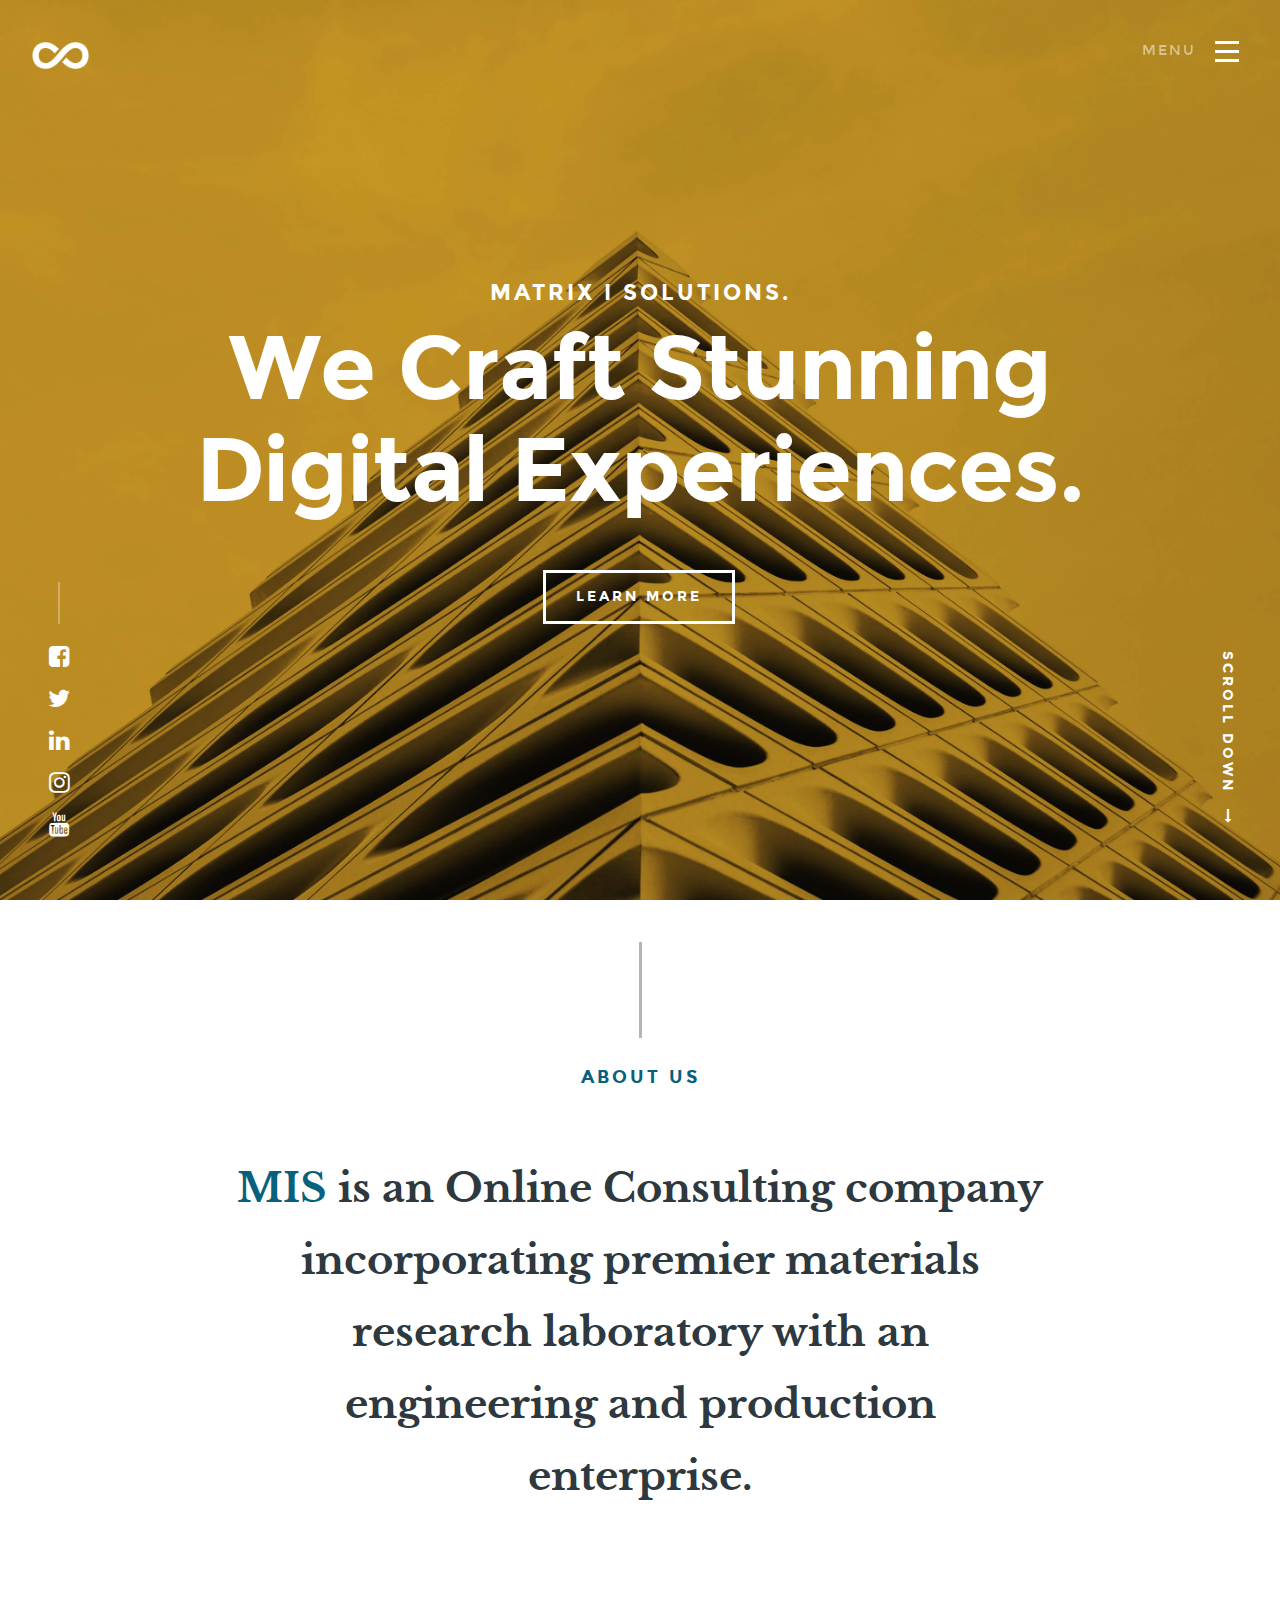
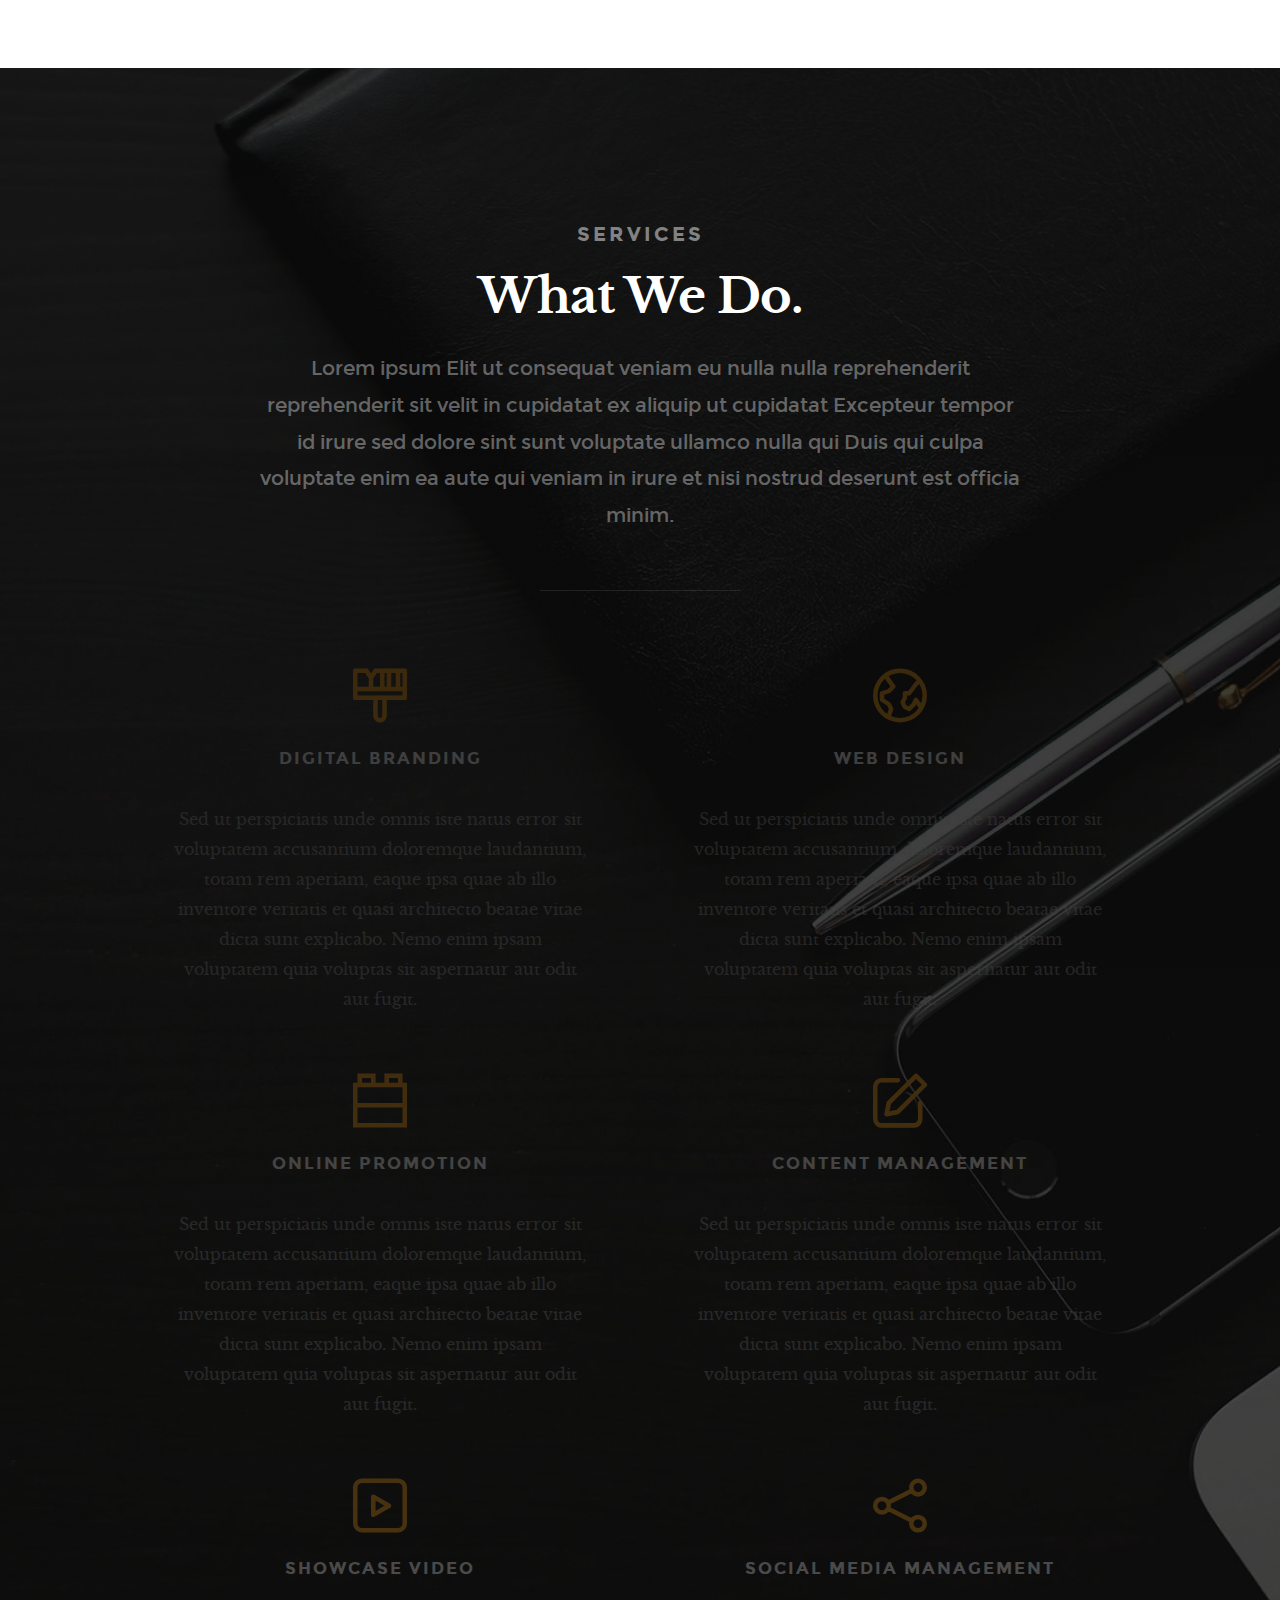
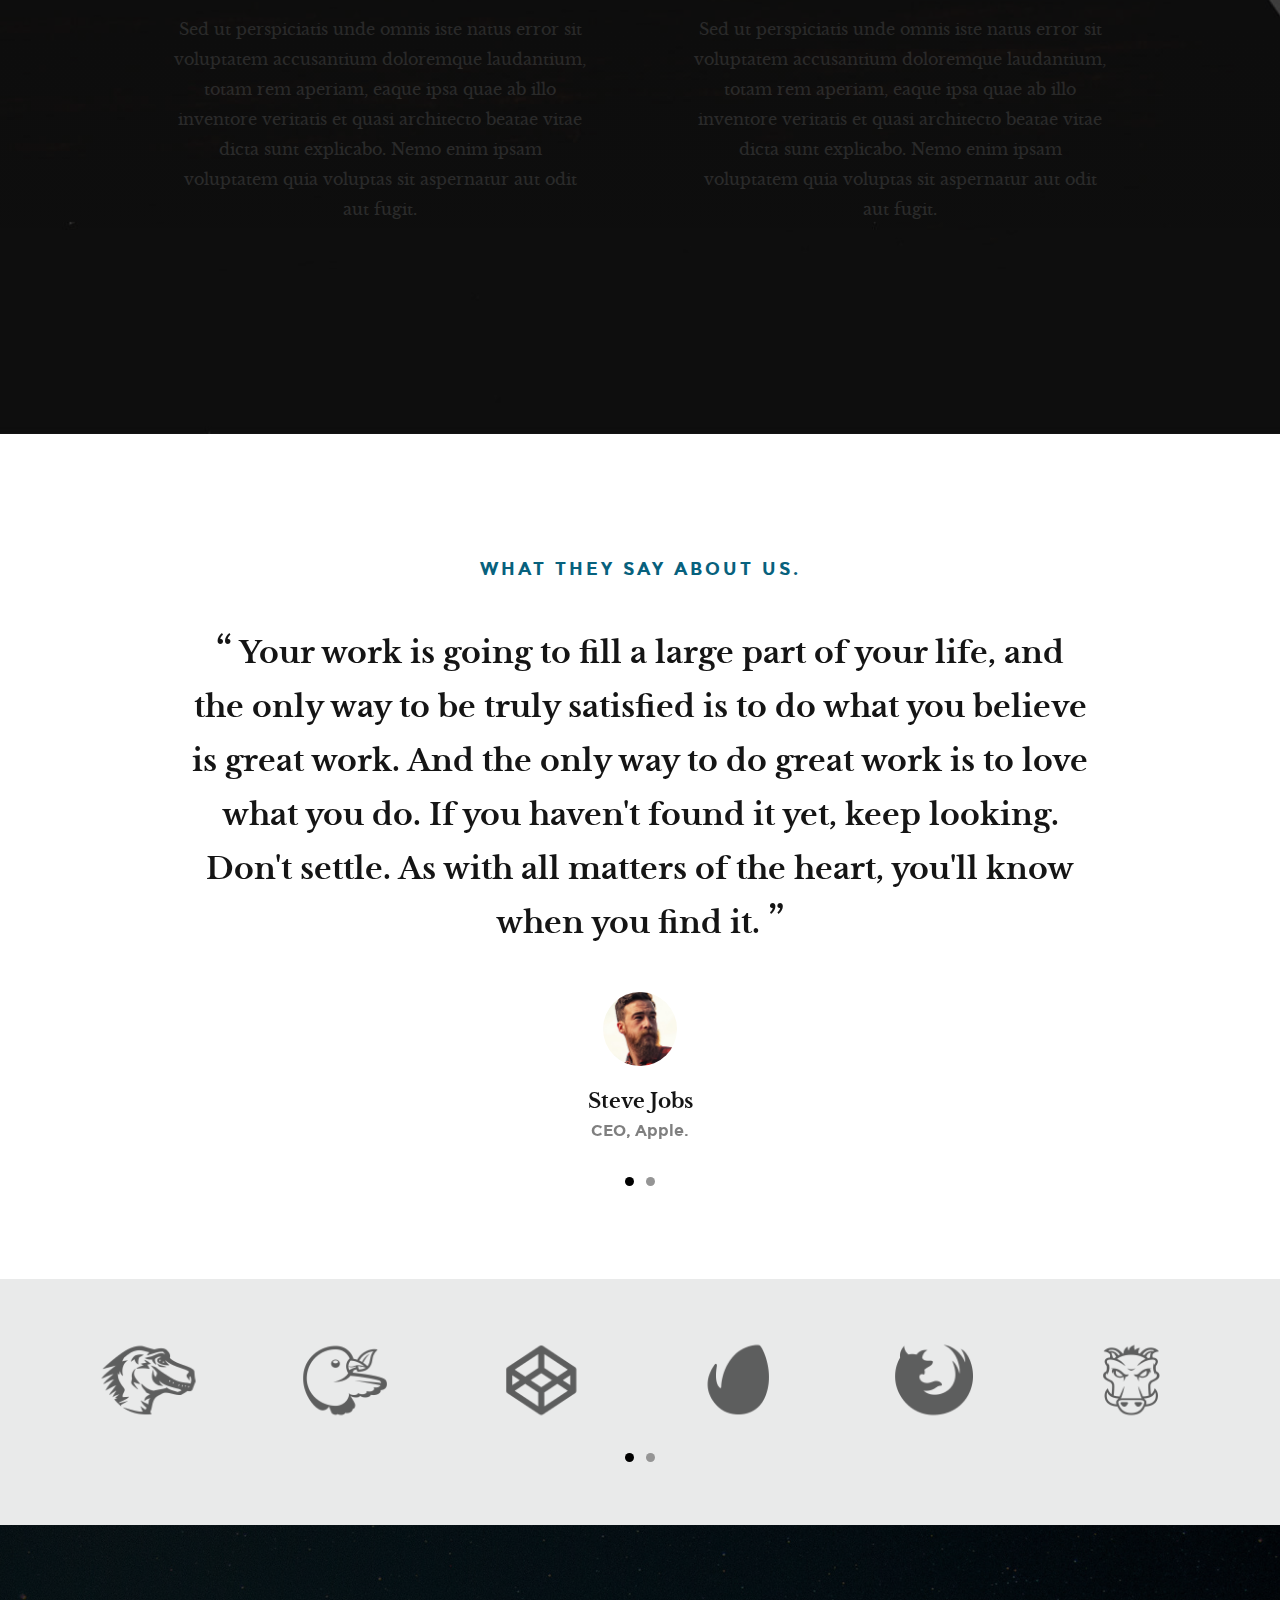
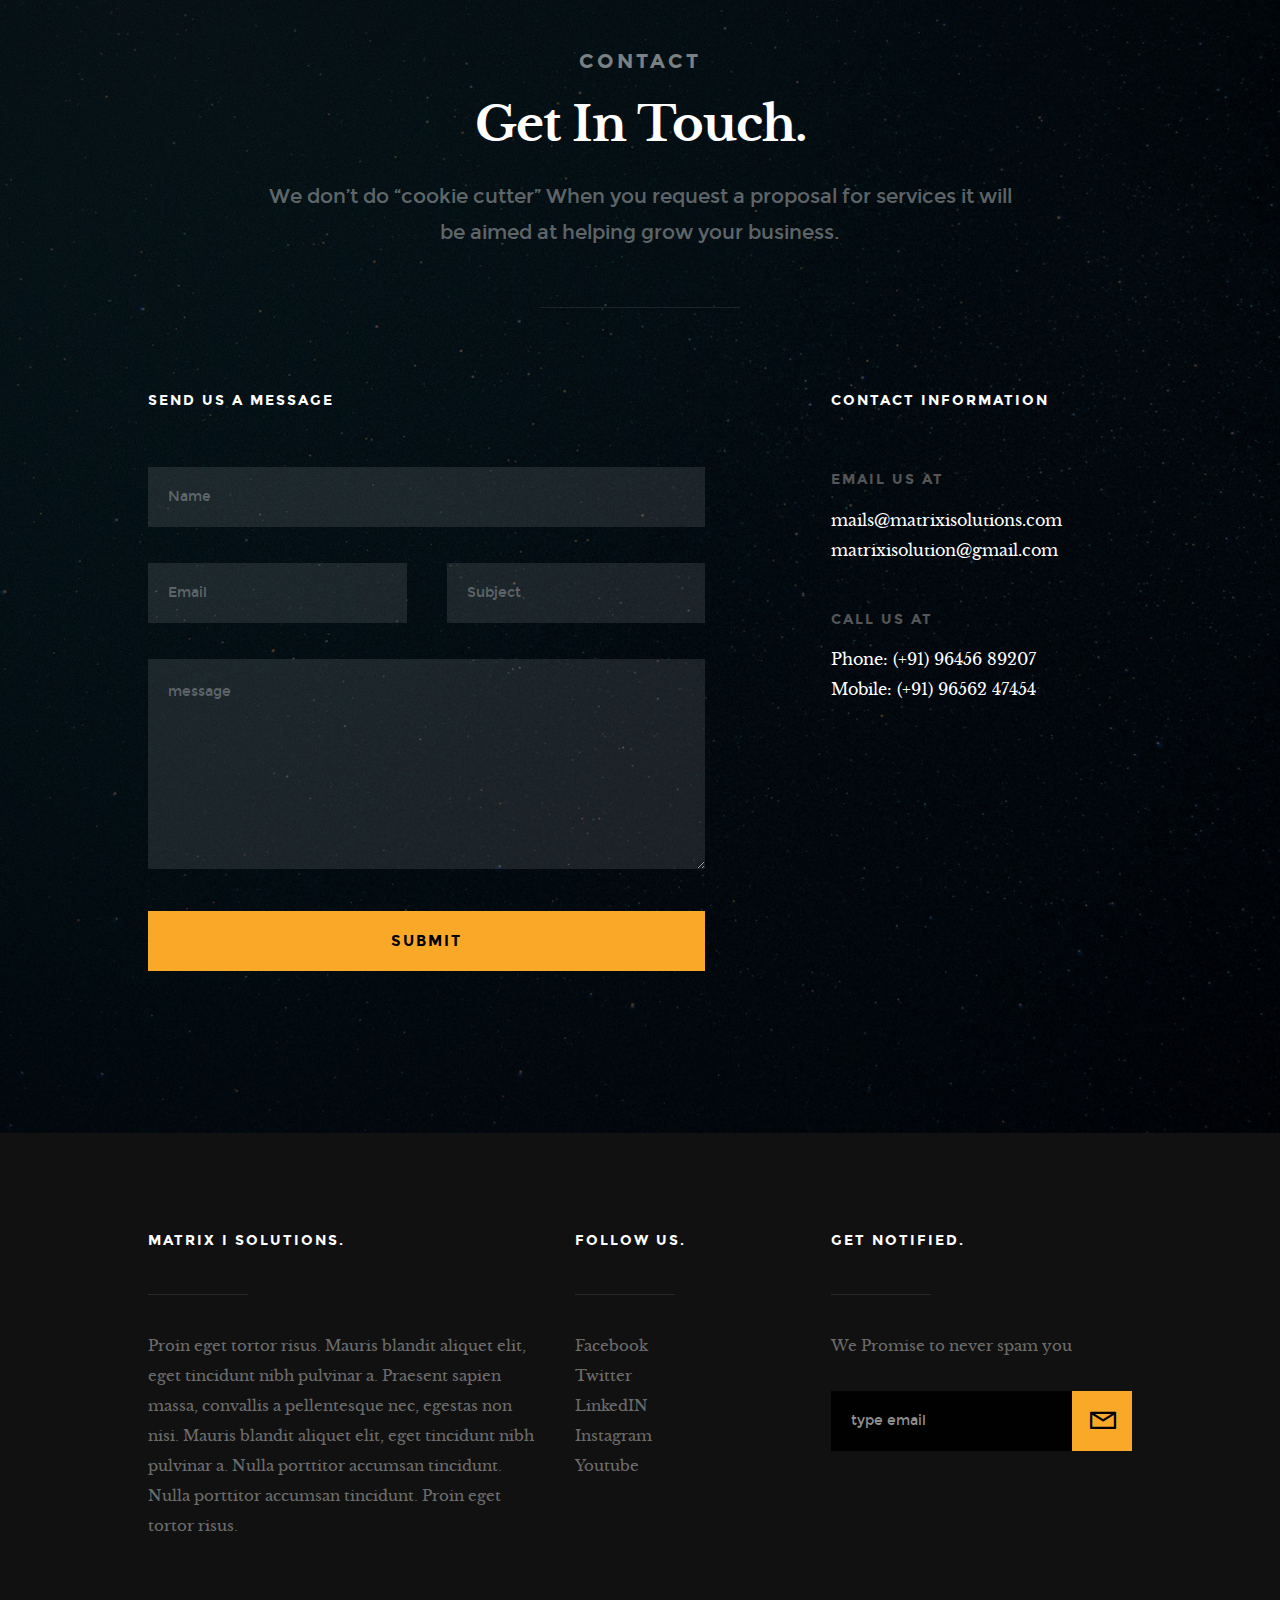
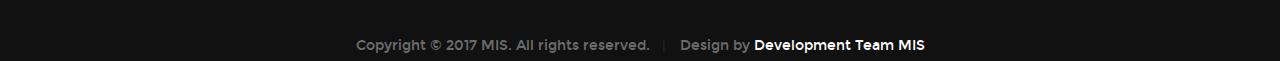
==== temp/index.html @ ceabf615 "Add files via upload" ====
<!DOCTYPE html>
<!--[if IE 8 ]><html class="no-js oldie ie8" lang="en"> <![endif]-->
<!--[if IE 9 ]><html class="no-js oldie ie9" lang="en"> <![endif]-->
<!--[if (gte IE 9)|!(IE)]><!--><html class="no-js" lang="en"> <!--<![endif]-->
<head>

   <!--- basic page needs
   ================================================== -->
   <meta charset="utf-8">
	<title>MIS- Online Consulting Company</title>
	<meta name="description" content="Matrix i Solutions (MIS) is a Online Consulting company incorporating a premier materials research laboratory with an Engineering and production enterprise">  
	<meta name="author" content="matrixisolutions">
	<meta name="keywords" content="MIS, Matrix I Solutions, matrix intelligent Solutions, MIS pala, Matrix, online consulting company, startup mic, startup pala">

   <!-- mobile specific metas
   ================================================== -->
	<meta name="viewport" content="width=device-width, initial-scale=1, maximum-scale=1">

 	<!-- CSS
   ================================================== -->
   <link rel="stylesheet" href="css/base.css">
   <link rel="stylesheet" href="css/vendor.css">  
   <link rel="stylesheet" href="css/main.css">  

   <!-- script
   ================================================== -->
	<script src="js/modernizr.js"></script>
	<script src="js/pace.min.js"></script>

   <!-- favicons
	================================================== -->
	<link rel="shortcut icon" href="favicon.ico" type="image/x-icon">
	<link rel="icon" href="favicon.ico" type="image/x-icon">

</head>

<body id="top">

	<!-- header 
   ================================================== -->
   <header> 

   	<div class="header-logo">
	      <a href="index.html">MIS</a>
	   </div> 

		<a id="header-menu-trigger" href="#0">
		 	<span class="header-menu-text">Menu</span>
		  	<span class="header-menu-icon"></span>
		</a> 

		<nav id="menu-nav-wrap">

			<a href="#0" class="close-button" title="close"><span>Close</span></a>	

	   	<h3>MIS.</h3>  

			<ul class="nav-list">
				<li class="current"><a class="smoothscroll" href="#home" title="">Home</a></li>
				<li><a class="smoothscroll" href="#about" title="">About</a></li>
				<li><a class="smoothscroll" href="#services" title="">Services</a></li>
				<li><a class="smoothscroll" href="#portfolio" title="">Works</a></li>
				<li><a class="smoothscroll" href="#contact" title="">Contact</a></li>						
			</ul>	

			<!-- <p class="sponsor-text">
				Looking for an awesome and reliable webhosting? Try <a href="http://www.dreamhost.com/r.cgi?287326|STYLESHOUT">DreamHost</a>.
				Get <span>$50 off</span> when you sign up with the promocode <span>styleshout</span>. 
				<!-- Simply type	the promocode in the box labeled “Promo Code” when placing your order. -->
			<!-- </p>		 -->	 

			<ul class="header-social-list">
	         <li>
	         	<a href="https://www.facebook.com/matrixisolutions/"><i class="fa fa-facebook-square"></i></a>
	         </li>
	          <li>
                  <a href="https://twitter.com/matrixisolution"><i class="fa fa-twitter"></i></a>
                </li>
                <li>
                  <a href="https://www.linkedin.com/"><i class="fa fa-linkedin"></i></a>
                </li>
                <li>
                  <a href="https://www.instagram.com/matrixisolution/"><i class="fa fa-instagram"></i></a>
                </li>
               <!--  <li>
                  <a href=" https://plus.google.com/u/0/110796006104780748263"><i class="fa fa-google-plus"></i></a>
                </li> -->
                <li>
                  <a href="https://www.youtube.com/channel/UCOfI8p2N75y1Yn5dIKfcErg"><i class="fa fa-youtube"></i></a>
                </li>  
	      </ul>		

		</nav>  <!-- end #menu-nav-wrap -->

	</header> <!-- end header -->  


   <!-- home
   ================================================== -->
   <section id="home">

   	<div class="overlay"></div>

   	<div class="home-content-table">	
		   <div class="home-content-tablecell">
		   	<div class="row">
		   		<div class="col-twelve">		   			
			  		
			  				<h3 class="animate-intro">Matrix I Solutions.</h3>
				  			<h1 class="animate-intro">
							We Craft Stunning  <br>
							Digital Experiences.
				  			</h1>	

				  			<div class="more animate-intro">
				  				<a class="smoothscroll button stroke" href="#about">
				  					Learn More
				  				</a>
				  			</div>							

			  		</div> <!-- end col-twelve --> 
		   	</div> <!-- end row --> 
		   </div> <!-- end home-content-tablecell --> 		   
		</div> <!-- end home-content-table -->

		<ul class="home-social-list">
	      <li class="animate-intro">
	        	<a href="https://www.facebook.com/matrixisolutions/"><i class="fa fa-facebook-square"></i></a>
	      </li>
	      <li class="animate-intro">
	        	 <a href="https://twitter.com/matrixisolution"><i class="fa fa-twitter"></i></a>
	      </li>
	      <li class="animate-intro">
	        	 <a href="https://www.linkedin.com/"><i class="fa fa-linkedin"></i></a>
	      </li>
         <li class="animate-intro">
            <a href="https://www.instagram.com/matrixisolution/"><i class="fa fa-instagram"></i></a>
         </li>
	      <li class="animate-intro">
	        	<a href="https://www.youtube.com/channel/UCOfI8p2N75y1Yn5dIKfcErg"><i class="fa fa-youtube"></i></a>
	      </li>	      
	   </ul> <!-- end home-social-list -->	

		<div class="scrolldown">
			<a href="#about" class="scroll-icon smoothscroll">		
		   	Scroll Down		   	
		   	<i class="fa fa-long-arrow-right" aria-hidden="true"></i>
			</a>
		</div>			
   
   </section> <!-- end home -->


   <!-- about
   ================================================== -->
   <section id="about">

   	<div class="row about-wrap">
   		<div class="col-full">

   			<div class="about-profile-bg"></div>

				<div class="intro">
					<h3 class="animate-this">About Us</h3>
	   			<p class="lead animate-this"><span>MIS</span>  is an Online Consulting company incorporating premier materials research laboratory with an engineering and production enterprise.</p>	
				</div>   

   		</div> <!-- end col-full  -->
   	</div> <!-- end about-wrap  -->

   </section> <!-- end about -->


   <!-- about
   ================================================== -->
   <section id="services">

   	<div class="overlay"></div>
   	<div class="gradient-overlay"></div>
   	
   	<div class="row narrow section-intro with-bottom-sep animate-this">
   		<div class="col-full">
   			
   				<h3>Services</h3>
   			   <h1>What We Do.</h1>
   			
   			   <p class="lead">Lorem ipsum Elit ut consequat veniam eu nulla nulla reprehenderit reprehenderit sit velit in cupidatat ex aliquip ut cupidatat Excepteur tempor id irure sed dolore sint sunt voluptate ullamco nulla qui Duis qui culpa voluptate enim ea aute qui veniam in irure et nisi nostrud deserunt est officia minim.</p>
   			
   	   </div> <!-- end col-full -->
   	</div> <!-- end row -->

   	<div class="row services-content">

   		<div class="services-list block-1-2 block-tab-full group">

	      	<div class="bgrid service-item animate-this">	

	      		<span class="icon"><i class="icon-paint-brush"></i></span>            

	            <div class="service-content">
	            	<h3 class="h05">Digital Branding</h3>

		            <p>Sed ut perspiciatis unde omnis iste natus error sit voluptatem accusantium doloremque laudantium, totam rem aperiam, eaque ipsa quae ab illo inventore veritatis et quasi architecto beatae vitae dicta sunt explicabo. Nemo enim ipsam voluptatem quia voluptas sit aspernatur aut odit aut fugit.
	         		</p>	         		
	         	</div> 	         	 

				</div> <!-- end bgrid -->

				<div class="bgrid service-item animate-this">	

					<span class="icon"><i class="icon-earth"></i></span>                          

	            <div class="service-content">	
	            	<h3 class="h05">Web Design</h3>  

		            <p>Sed ut perspiciatis unde omnis iste natus error sit voluptatem accusantium doloremque laudantium, totam rem aperiam, eaque ipsa quae ab illo inventore veritatis et quasi architecto beatae vitae dicta sunt explicabo. Nemo enim ipsam voluptatem quia voluptas sit aspernatur aut odit aut fugit.
	         		</p>	         		
	            </div>	                          

			   </div> <!-- end bgrid -->

			   <div class="bgrid service-item animate-this">

			   	<span class="icon"><i class="icon-lego-block"></i></span>		            

	            <div class="service-content">
	            	<h3 class="h05">Online promotion</h3>

		            <p>Sed ut perspiciatis unde omnis iste natus error sit voluptatem accusantium doloremque laudantium, totam rem aperiam, eaque ipsa quae ab illo inventore veritatis et quasi architecto beatae vitae dicta sunt explicabo. Nemo enim ipsam voluptatem quia voluptas sit aspernatur aut odit aut fugit.
	        			</p>
	            </div> 	            	               

			   </div> <!-- end bgrid -->

				<div class="bgrid service-item animate-this">

					<span class="icon"><i class=" icon-edit"></i></span>	              

	            <div class="service-content">
	            	<h3 class="h05">Content management</h3>

		            <p>Sed ut perspiciatis unde omnis iste natus error sit voluptatem accusantium doloremque laudantium, totam rem aperiam, eaque ipsa quae ab illo inventore veritatis et quasi architecto beatae vitae dicta sunt explicabo. Nemo enim ipsam voluptatem quia voluptas sit aspernatur aut odit aut fugit.
	         		</p>	         		
	            </div>                

				</div> <!-- end bgrid -->			   
        <div class="bgrid service-item animate-this">

          <span class="icon"><i class=" icon-video"></i></span>                

              <div class="service-content">
                <h3 class="h05">Showcase Video</h3>

                <p>Sed ut perspiciatis unde omnis iste natus error sit voluptatem accusantium doloremque laudantium, totam rem aperiam, eaque ipsa quae ab illo inventore veritatis et quasi architecto beatae vitae dicta sunt explicabo. Nemo enim ipsam voluptatem quia voluptas sit aspernatur aut odit aut fugit.
              </p>              
              </div>                

        </div> <!-- end bgrid -->      
        <div class="bgrid service-item animate-this">

          <span class="icon"><i class="icon-share"></i></span>                

              <div class="service-content">
                <h3 class="h05">Social media management</h3>

                <p>Sed ut perspiciatis unde omnis iste natus error sit voluptatem accusantium doloremque laudantium, totam rem aperiam, eaque ipsa quae ab illo inventore veritatis et quasi architecto beatae vitae dicta sunt explicabo. Nemo enim ipsam voluptatem quia voluptas sit aspernatur aut odit aut fugit.
              </p>              
              </div>                

        </div> <!-- end bgrid -->      

	      </div> <!-- end services-list -->
   		
   	</div> <!-- end services-content -->   			

   </section> <!-- end services -->


   <!-- portfolio
   ================================================== -->
    <!-- end portfolio -->


   <!-- Testimonials Section
   ================================================== -->
   <section id="testimonials">

   	<div class="row">
   		<div class="col-twelve">
   			<h2 class="animate-this">What They Say About Us.</h2>
   		</div>   		
   	</div>   	

      <div class="row flex-container">
    
         <div id="testimonial-slider" class="flex-slider animate-this">

            <ul class="slides">

               <li>
                  <p>
                  Your work is going to fill a large part of your life, and the only way to be truly satisfied is
                  to do what you believe is great work. And the only way to do great work is to love what you do.
                  If you haven't found it yet, keep looking. Don't settle. As with all matters of the heart, you'll know when you find it.
                  </p> 

                  <div class="testimonial-author">
                    	<img src="images/avatars/user-02.jpg" alt="Author image">
                    	<div class="author-info">
                    		Steve Jobs
                    		<span class="position">CEO, Apple.</span>
                    	</div>
                  </div>                 
             	</li> <!-- end slide -->

               <li>
                  <p>
                  This is Photoshop's version  of Lorem Ipsum. Proin gravida nibh vel velit auctor aliquet.
                  Aenean sollicitudin, lorem quis bibendum auctor, nisi elit consequat ipsum, nec sagittis sem
                  nibh id elit. Duis sed odio sit amet nibh vulputate cursus a sit amet mauris.    
                  </p>

               	<div class="testimonial-author">
                    	<img src="images/avatars/user-03.jpg" alt="Author image">
                    	<div class="author-info">
                    		John Doe
                    		<span>CEO, ABC Corp.</span>
                    	</div>
                  </div>                                         
               </li> <!-- end slide -->

            </ul> <!-- end slides -->

         </div> <!-- end testimonial-slider -->         
        
      </div> <!-- end flex-container -->

   </section> <!-- end testimonials -->


	<!-- stats
   ================================================== -->
   <section id="clients">

		<div class="row animate-this">
			<div class="col-twelve">

				<div class="client-lists owl-carousel">
  					<div><img src="images/clients/mozilla.png" alt=""></div>
  					<div><img src="images/clients/bower.png" alt=""></div>
  					<div><img src="images/clients/codepen.png" alt=""></div>
  					<div><img src="images/clients/envato.png" alt=""></div>
  					<div><img src="images/clients/firefox.png" alt=""></div>
  					<div><img src="images/clients/grunt.png" alt=""></div>
  					<div><img src="images/clients/evernote.png" alt=""></div>
  					<div><img src="images/clients/github.png" alt=""></div>
  					<div><img src="images/clients/joomla.png" alt=""></div>
  					<div><img src="images/clients/jQuery.png" alt=""></div>
  					<div><img src="images/clients/wordpress.png" alt=""></div>
				</div>
				
			</div> <!-- end col-twelve -->
		</div> <!-- end row -->

   </section> <!-- end clients -->


	<!-- contact
   ================================================== -->
   <section id="contact">

      <div class="overlay"></div>

		<div class="row narrow section-intro with-bottom-sep animate-this">
   		<div class="col-twelve">
   			<h3>Contact</h3>
   			<h1>Get In Touch.</h1>

   			<p class="lead">We don’t do “cookie cutter”
When you request a proposal for services
it will be aimed at helping grow your business.</p>
   		</div> 
   	</div> <!-- end section-intro -->

   	<div class="row contact-content">

   		<div class="col-seven tab-full animate-this">

   			<h5>Send Us A Message</h5>

            <!-- form -->
            <form name="contactForm" id="contactForm" method="post">     			

               <div class="form-field">
 					   <input name="contactName" type="text" id="contactName" placeholder="Name" value="" minlength="2" required="">
               </div>

               <div class="row">
                 	<div class="col-six tab-full">
                 		<div class="form-field">
                 			<input name="contactEmail" type="email" id="contactEmail" placeholder="Email" value="" required="">
                 		</div>		      			   
		            </div>
	            	<div class="col-six tab-full">	            
	            		<div class="form-field">
	            			<input name="contactSubject" type="text" id="contactSubject" placeholder="Subject" value="">
	                  </div>		     				   
		            </div>
               </div>
                                         
               <div class="form-field">
	              	<textarea name="contactMessage" id="contactMessage" placeholder="message" rows="10" cols="50" required=""></textarea>
	            </div> 

               <div class="form-field">
                  <button class="submitform">Submit</button>

                  <div id="submit-loader">
                     <div class="text-loader">Sending...</div>                             
       			      <div class="s-loader">
							  	<div class="bounce1"></div>
							  	<div class="bounce2"></div>
							  	<div class="bounce3"></div>
							</div>
						</div>
               </div>

      		</form> <!-- end form -->

            <!-- contact-warning -->
            <div id="message-warning"></div> 

            <!-- contact-success -->
      		<div id="message-success">
               <i class="fa fa-check"></i>Your message was sent, thank you!<br>
      		</div>

         </div> <!-- end col-seven --> 

         <div class="col-four tab-full contact-info end animate-this">

         	<h5>Contact Information</h5>

         	<!-- <div class="cinfo">
	   			<h6>Where to Find Us</h6>
	   			<p>
	            	1600 Amphitheatre Parkway<br>
	            	Mountain View, CA<br>
	            	94043 US
	            </p>
	   		</div> <!-- end cinfo --> 

	   		<div class="cinfo">
	   			<h6>Email Us At</h6>
	   			<p>
	   				mails@matrixisolutions.com<br>
				   	matrixisolution@gmail.com			     
				   </p>
	   		</div> <!-- end cinfo -->

	   		<div class="cinfo">
	   			<h6>Call Us At</h6>
	   			<p>
	   				Phone: (+91) 96456 89207<br>
				   	Mobile: (+91) 96562 47454<br>
				     	
				   </p>
	   		</div>

         </div> <!-- end cinfo --> 

   	</div> <!-- end row contact-content -->
		
	</section> <!-- end contact -->


	<!-- footer
   ================================================== -->
	<footer>
     	<div class="footer-main">

   		<div class="row">  

	      	<div class="col-five tab-full footer-about">       

	            <h4 class="h05">Matrix I Solutions.</h4>

	            <p>Proin eget tortor risus. Mauris blandit aliquet elit, eget tincidunt nibh pulvinar a. Praesent sapien massa, convallis a pellentesque nec, egestas non nisi. Mauris blandit aliquet elit, eget tincidunt nibh pulvinar a. Nulla porttitor accumsan tincidunt. Nulla porttitor accumsan tincidunt. Proin eget tortor risus.</p>	            

		      </div> <!-- end footer-about -->

	      	<div class="col-three tab-full footer-social">

	      		<h4 class="h05">Follow Us.</h4>

	      		<ul class="list-links">
	      			<li><a href="https://www.facebook.com/matrixisolutions/">Facebook</a></li>
						<li><a href="https://twitter.com/matrixisolution">Twitter</a></li>
						<li><a href="https://www.linkedin.com/"">LinkedIN</a></li>
						<li><a href="https://www.instagram.com/matrixisolution/">Instagram</a></li>
						<li><a href="https://www.youtube.com/channel/UCOfI8p2N75y1Yn5dIKfcErg">Youtube</a></li>						
					</ul>
      
	      	</div> <!-- end footer-social -->  

	      	<div class="col-four tab-full footer-subscribe end">

	      		<h4 class="h05">Get Notified.</h4>

	      		<p>We Promise to never spam you</p>

	      		<div class="subscribe-form">
	      	
	      			<form id="mc-form" class="group" novalidate="true">

							<input type="email" value="" name="dEmail" class="email" id="mc-email" placeholder="type email" required=""> 
	   		
			   			<!-- <input type="submit" name="subscribe" > -->
			   			<button><i class="icon-mail"></i></button>
		   	
		   				<label for="mc-email" class="subscribe-message"></label>
			
						</form>

	      		</div>
	      	           	
	      	</div> <!-- end footer-subscribe -->      	    

	      </div> <!-- end row -->

   	</div> <!-- end footer-main -->

   	<div class="footer-bottom">

      	<div class="row">

      		<div class="col-twelve">
	      		<div class="copyright">
		         	<span> Copyright  ©  2017 MIS. All rights reserved.</span> 
		         	<span>Design by  <a href="https://matrixisolutions.com/">Development Team MIS</a></span>		         	
		         </div>		               
	      	</div>

      	</div>   	

      </div> <!-- end footer-bottom -->

      <div id="go-top">
		   <a class="smoothscroll" title="Back to Top" href="#top">
		   	<i class="fa fa-long-arrow-up" aria-hidden="true"></i>
		   </a>
		</div>		
   </footer>

   <div id="preloader"> 
    	<div id="loader"></div>
   </div> 

   <!-- Java Script
   ================================================== --> 
   <script src="js/jquery-2.1.3.min.js"></script>
   <script src="js/plugins.js"></script>
   <script src="js/main.js"></script>

</body>

</html>
---- temp/css/base.css ----
html {
  font-family: sans-serif;
  -ms-text-size-adjust: 100%;
  -webkit-text-size-adjust: 100%;
}

body {
  margin: 0;
}

article,
aside,
details,
figcaption,
figure,
footer,
header,
hgroup,
main,
menu,
nav,
section,
summary {
  display: block;
}

audio, canvas, progress, video {
  display: inline-block;
  vertical-align: baseline;
}

audio:not([controls]) {
  display: none;
  height: 0;
}

[hidden],
template {
  display: none;
}

a {
  background: transparent;
}

a:active, a:hover {
  outline: 0;
}

abbr[title] {
  border-bottom: 1px dotted;
}

b, strong {
  font-weight: bold;
}

dfn {
  font-style: italic;
}

h1 {
  font-size: 2em;
  margin: 0.67em 0;
}

mark {
  background: #ff0;
  color: #000;
}

small {
  font-size: 80%;
}

sub,
sup {
  font-size: 75%;
  line-height: 0;
  position: relative;
  vertical-align: baseline;
}

sup {
  top: -0.5em;
}

sub {
  bottom: -0.25em;
}

img {
  border: 0;
}

svg:not(:root) {
  overflow: hidden;
}

figure {
  margin: 1em 40px;
}

hr {
  -moz-box-sizing: content-box;
  box-sizing: content-box;
  height: 0;
}

pre {
  overflow: auto;
}

code,
kbd,
pre,
samp {
  font-family: monospace, monospace;
  font-size: 1em;
}

button, input, optgroup,
select, textarea {
  color: inherit;
  font: inherit;
  margin: 0;
}

button {
  overflow: visible;
}

button, select {
  text-transform: none;
}

button,
html input[type="button"],
input[type="reset"],
input[type="submit"] {
  -webkit-appearance: button;
  cursor: pointer;
}

button[disabled],
html input[disabled] {
  cursor: default;
}

button::-moz-focus-inner,
input::-moz-focus-inner {
  border: 0;
  padding: 0;
}

input {
  line-height: normal;
}

input[type="checkbox"],
input[type="radio"] {
  box-sizing: border-box;
  padding: 0;
}

input[type="number"]::-webkit-inner-spin-button,
input[type="number"]::-webkit-outer-spin-button {
  height: auto;
}

input[type="search"] {
  -webkit-appearance: textfield;
  -moz-box-sizing: content-box;
  -webkit-box-sizing: content-box;
  box-sizing: content-box;
}

input[type="search"]::-webkit-search-cancel-button,
input[type="search"]::-webkit-search-decoration {
  -webkit-appearance: none;
}

fieldset {
  border: 1px solid #c0c0c0;
  margin: 0 2px;
  padding: 0.35em 0.625em 0.75em;
}

legend {
  border: 0;
  padding: 0;
}

textarea {
  overflow: auto;
}

optgroup {
  font-weight: bold;
}

table {
  border-collapse: collapse;
  border-spacing: 0;
}

td, th {
  padding: 0;
}

/* ===================================================================
 *  02. basic/base setup styles - (_basic.scss)
 *
 * ------------------------------------------------------------------- */
html {
  font-size: 62.5%;
  box-sizing: border-box;
}

*,
*::before,
*::after {
  box-sizing: inherit;
}

body {
  font-weight: normal;
  line-height: 1;
  text-rendering: optimizeLegibility;
  word-wrap: break-word;
  -webkit-overflow-scrolling: touch;
  -webkit-text-size-adjust: none;
}

body, input, button {
  -moz-osx-font-smoothing: grayscale;
  -webkit-font-smoothing: antialiased;
}

/* ------------------------------------------------------------------- 
 * Media - (_basic.scss)
 * ------------------------------------------------------------------- */
img, video {
  max-width: 100%;
  height: auto;
}

/* ------------------------------------------------------------------- 
 * Typography resets - (_basic.scss)
 * ------------------------------------------------------------------- */
div, dl, dt, dd, ul, ol, li, h1, h2, h3, h4, h5, h6, pre, form, p, blockquote, th, td {
  margin: 0;
  padding: 0;
}

h1, h2, h3, h4, h5, h6 {
  -webkit-font-variant-ligatures: common-ligatures;
  -moz-font-variant-ligatures: common-ligatures;
  font-variant-ligatures: common-ligatures;
  text-rendering: optimizeLegibility;
}

em, i {
  font-style: italic;
  line-height: inherit;
}

strong, b {
  font-weight: bold;
  line-height: inherit;
}

small {
  font-size: 60%;
  line-height: inherit;
}

ol, ul {
  list-style: none;
}

li {
  display: block;
}

/* ------------------------------------------------------------------- 
 * links - (_basic.scss)
 * ------------------------------------------------------------------- */
a {
  text-decoration: none;
  line-height: inherit;
}

a img {
  border: none;
}

/* ------------------------------------------------------------------- 
 * inputs - (_basic.scss)
 * ------------------------------------------------------------------- */
fieldset {
  margin: 0;
  padding: 0;
}

input[type="email"],
input[type="number"],
input[type="search"],
input[type="text"],
input[type="tel"],
input[type="url"],
input[type="password"],
textarea {
  -webkit-appearance: none;
  -moz-appearance: none;
  -ms-appearance: none;
  -o-appearance: none;
  appearance: none;
}

/* ===================================================================
 *  03. grid - (_grid.scss)
 *
 * ------------------------------------------------------------------- */
.row {
  width: 94%;
  max-width: 1170px;
  margin: 0 auto;
}
.row:before, .row:after {
  content: "";
  display: table;
}
.row:after {
  clear: both;
}

.row .row {
  width: auto;
  max-width: none;
  margin-left: -20px;
  margin-right: -20px;
}

[class*="col-"], .bgrid {
  float: left;
}

[class*="col-"] + [class*="col-"].end {
  float: right;
}

[class*="col-"] {
  padding: 0 20px;
}

.col-one {
  width: 8.33333%;
}

.col-two, .col-1-6 {
  width: 16.66667%;
}

.col-three, .col-1-4 {
  width: 25%;
}

.col-four, .col-1-3 {
  width: 33.33333%;
}

.col-five {
  width: 41.66667%;
}

.col-six, .col-1-2 {
  width: 50%;
}

.col-seven {
  width: 58.33333%;
}

.col-eight, .col-2-3 {
  width: 66.66667%;
}

.col-nine, .col-3-4 {
  width: 75%;
}

.col-ten, .col-5-6 {
  width: 83.33333%;
}

.col-eleven {
  width: 91.66667%;
}

.col-twelve, .col-full {
  width: 100%;
}

/* ------------------------------------------------------------------- 
 * small screens - (_grid.scss)
 * ------------------------------------------------------------------- */
@media screen and (max-width: 1024px) {
  .row .row {
    margin-left: -18px;
    margin-right: -18px;
  }

  [class*="col-"] {
    padding: 0 18px;
  }
}
/* ------------------------------------------------------------------- 
 * tablets - (_grid.scss)
 * ------------------------------------------------------------------- */
@media screen and (max-width: 768px) {
  .row {
    width: auto;
    padding-left: 30px;
    padding-right: 30px;
  }

  .row .row {
    padding-left: 0;
    padding-right: 0;
    margin-left: -15px;
    margin-right: -15px;
  }

  [class*="col-"] {
    padding: 0 15px;
  }

  .tab-1-4 {
    width: 25%;
  }

  .tab-1-3 {
    width: 33.33333%;
  }

  .tab-1-2 {
    width: 50%;
  }

  .tab-2-3 {
    width: 66.66667%;
  }

  .tab-3-4 {
    width: 75%;
  }

  .tab-full {
    width: 100%;
  }
}
/* ------------------------------------------------------------------- 
 * large mobile devices - (_grid.scss)
 * ------------------------------------------------------------------- */
@media screen and (max-width: 600px) {
  .row {
    padding-left: 25px;
    padding-right: 25px;
  }

  .row .row {
    margin-left: -10px;
    margin-right: -10px;
  }

  [class*="col-"] {
    padding: 0 10px;
  }

  .mob-1-4 {
    width: 25%;
  }

  .mob-1-2 {
    width: 50%;
  }

  .mob-3-4 {
    width: 75%;
  }

  .mob-full {
    width: 100%;
  }
}
/* ------------------------------------------------------------------- 
 * small mobile devices - (_grid.scss)
 * ------------------------------------------------------------------- */
@media screen and (max-width: 400px) {
  .row .row {
    padding-left: 0;
    padding-right: 0;
    margin-left: 0;
    margin-right: 0;
  }

  [class*="col-"] {
    width: 100% !important;
    float: none !important;
    clear: both !important;
    margin-left: 0;
    margin-right: 0;
    padding: 0;
  }

  [class*="col-"] + [class*="col-"].end {
    float: none;
  }
}
/* ===================================================================
 * block grids - (_grid.scss)
 *
 * ------------------------------------------------------------------- */
[class*="block-"]:before, [class*="block-"]:after {
  content: "";
  display: table;
}
[class*="block-"]:after {
  clear: both;
}

.block-1-6 .bgrid {
  width: 16.66667%;
}

.block-1-4 .bgrid {
  width: 25%;
}

.block-1-3 .bgrid {
  width: 33.33333%;
}

.block-1-2 .bgrid {
  width: 50%;
}

/**
 * Clearing for block grid columns. Allow columns with 
 * different heights to align properly.
 */
.block-1-6 .bgrid:nth-child(6n+1),
.block-1-4 .bgrid:nth-child(4n+1),
.block-1-3 .bgrid:nth-child(3n+1),
.block-1-2 .bgrid:nth-child(2n+1) {
  clear: both;
}

/* ------------------------------------------------------------------- 
 * small screens - (_grid.scss)
 * ------------------------------------------------------------------- */
@media screen and (max-width: 1024px) {
  .block-s-1-6 .bgrid {
    width: 16.66667%;
  }

  .block-s-1-4 .bgrid {
    width: 25%;
  }

  .block-s-1-3 .bgrid {
    width: 33.33333%;
  }

  .block-s-1-2 .bgrid {
    width: 50%;
  }

  .block-s-full .bgrid {
    width: 100%;
    clear: both;
  }

  [class*="block-s-"] .bgrid:nth-child(n) {
    clear: none;
  }

  .block-s-1-6 .bgrid:nth-child(6n+1),
  .block-s-1-4 .bgrid:nth-child(4n+1),
  .block-s-1-3 .bgrid:nth-child(3n+1),
  .block-s-1-2 .bgrid:nth-child(2n+1) {
    clear: both;
  }
}
/* ------------------------------------------------------------------- 
 * tablets - (_grid.scss)
 * ------------------------------------------------------------------- */
@media screen and (max-width: 768px) {
  .block-tab-1-6 .bgrid {
    width: 16.66667%;
  }

  .block-tab-1-4 .bgrid {
    width: 25%;
  }

  .block-tab-1-3 .bgrid {
    width: 33.33333%;
  }

  .block-tab-1-2 .bgrid {
    width: 50%;
  }

  .block-tab-full .bgrid {
    width: 100%;
    clear: both;
  }

  [class*="block-tab-"] .bgrid:nth-child(n) {
    clear: none;
  }

  .block-tab-1-6 .bgrid:nth-child(6n+1),
  .block-tab-1-4 .bgrid:nth-child(4n+1),
  .block-tab-1-3 .bgrid:nth-child(3n+1),
  .block-tab-1-2 .bgrid:nth-child(2n+1) {
    clear: both;
  }
}
/* ------------------------------------------------------------------- 
 * large mobile devices - (_grid.scss)
 * ------------------------------------------------------------------- */
@media screen and (max-width: 600px) {
  .block-mob-1-6 .bgrid {
    width: 16.66667%;
  }

  .block-mob-1-4 .bgrid {
    width: 25%;
  }

  .block-mob-1-3 .bgrid {
    width: 33.33333%;
  }

  .block-mob-1-2 .bgrid {
    width: 50%;
  }

  .block-mob-full .bgrid {
    width: 100%;
    clear: both;
  }

  [class*="block-mob-"] .bgrid:nth-child(n) {
    clear: none;
  }

  .block-mob-1-6 .bgrid:nth-child(6n+1),
  .block-mob-1-4 .bgrid:nth-child(4n+1),
  .block-mob-1-3 .bgrid:nth-child(3n+1),
  .block-mob-1-2 .bgrid:nth-child(2n+1) {
    clear: both;
  }
}
/* ------------------------------------------------------------------- 
 * stack on small mobile devices - (_grid.scss)
 * ------------------------------------------------------------------- */
@media screen and (max-width: 400px) {
  .stack .bgrid {
    width: 100% !important;
    float: none !important;
    clear: both !important;
    margin-left: 0;
    margin-right: 0;
  }
}
/* ===================================================================
 *  04. MISC  - (_grid.scss)
 *
 * ------------------------------------------------------------------- */
 
/* Clearing - (http://nicolasgallagher.com/micro-clearfix-hack/
 */
.group:before, .group:after {
  content: "";
  display: table;
}
.group:after {
  clear: both;
}

/* Misc Helper Styles 
 */
.hide {
  display: none;
}

.invisible {
  visibility: hidden;
}

.antialiased {
  -webkit-font-smoothing: antialiased;
  -moz-osx-font-smoothing: grayscale;
}

.overflow-hidden {
  overflow: hidden;
}

.remove-bottom {
  margin-bottom: 0;
}

.half-bottom {
  margin-bottom: 1.5rem !important;
}

.add-bottom {
  margin-bottom: 3rem !important;
}

.no-border {
  border: none;
}

.full-width {
  width: 100%;
}

.text-center {
  text-align: center;
}

.text-left {
  text-align: left;
}

.text-right {
  text-align: right;
}

.pull-left {
  float: left;
}

.pull-right {
  float: right;
}

.align-center {
  margin-left: auto;
  margin-right: auto;
  text-align: center;
}
---- temp/css/vendor.css ----
.animated {
  -webkit-animation-duration: 1s;
  animation-duration: 1s;
  -webkit-animation-fill-mode: both;
  animation-fill-mode: both;
}

.animated.infinite {
  -webkit-animation-iteration-count: infinite;
  animation-iteration-count: infinite;
}

.animated.hinge {
  -webkit-animation-duration: 2s;
  animation-duration: 2s;
}

.animated.bounceIn, .animated.bounceOut, .animated.flipOutX, .animated.flipOutY {
  -webkit-animation-duration: .75s;
  animation-duration: .75s;
}

@-webkit-keyframes bounce {
  20%,53%,80%,from,to {
    -webkit-animation-timing-function: cubic-bezier(0.215, 0.61, 0.355, 1);
    animation-timing-function: cubic-bezier(0.215, 0.61, 0.355, 1);
    -webkit-transform: translate3d(0, 0, 0);
    transform: translate3d(0, 0, 0);
  }
  40%,43% {
    -webkit-animation-timing-function: cubic-bezier(0.755, 0.05, 0.855, 0.06);
    animation-timing-function: cubic-bezier(0.755, 0.05, 0.855, 0.06);
    -webkit-transform: translate3d(0, -30px, 0);
    transform: translate3d(0, -30px, 0);
  }
  70% {
    -webkit-animation-timing-function: cubic-bezier(0.755, 0.05, 0.855, 0.06);
    animation-timing-function: cubic-bezier(0.755, 0.05, 0.855, 0.06);
    -webkit-transform: translate3d(0, -15px, 0);
    transform: translate3d(0, -15px, 0);
  }
  90% {
    -webkit-transform: translate3d(0, -4px, 0);
    transform: translate3d(0, -4px, 0);
  }
}
@keyframes bounce {
  20%,53%,80%,from,to {
    -webkit-animation-timing-function: cubic-bezier(0.215, 0.61, 0.355, 1);
    animation-timing-function: cubic-bezier(0.215, 0.61, 0.355, 1);
    -webkit-transform: translate3d(0, 0, 0);
    transform: translate3d(0, 0, 0);
  }
  40%,43% {
    -webkit-animation-timing-function: cubic-bezier(0.755, 0.05, 0.855, 0.06);
    animation-timing-function: cubic-bezier(0.755, 0.05, 0.855, 0.06);
    -webkit-transform: translate3d(0, -30px, 0);
    transform: translate3d(0, -30px, 0);
  }
  70% {
    -webkit-animation-timing-function: cubic-bezier(0.755, 0.05, 0.855, 0.06);
    animation-timing-function: cubic-bezier(0.755, 0.05, 0.855, 0.06);
    -webkit-transform: translate3d(0, -15px, 0);
    transform: translate3d(0, -15px, 0);
  }
  90% {
    -webkit-transform: translate3d(0, -4px, 0);
    transform: translate3d(0, -4px, 0);
  }
}
.bounce {
  -webkit-animation-name: bounce;
  animation-name: bounce;
  -webkit-transform-origin: center bottom;
  transform-origin: center bottom;
}

@-webkit-keyframes flash {
  50%,from,to {
    opacity: 1;
  }
  25%,75% {
    opacity: 0;
  }
}
@keyframes flash {
  50%,from,to {
    opacity: 1;
  }
  25%,75% {
    opacity: 0;
  }
}
.flash {
  -webkit-animation-name: flash;
  animation-name: flash;
}

@-webkit-keyframes pulse {
  from {
    -webkit-transform: scale3d(1, 1, 1);
    transform: scale3d(1, 1, 1);
  }
  50% {
    -webkit-transform: scale3d(1.05, 1.05, 1.05);
    transform: scale3d(1.05, 1.05, 1.05);
  }
  to {
    -webkit-transform: scale3d(1, 1, 1);
    transform: scale3d(1, 1, 1);
  }
}
@keyframes pulse {
  from {
    -webkit-transform: scale3d(1, 1, 1);
    transform: scale3d(1, 1, 1);
  }
  50% {
    -webkit-transform: scale3d(1.05, 1.05, 1.05);
    transform: scale3d(1.05, 1.05, 1.05);
  }
  to {
    -webkit-transform: scale3d(1, 1, 1);
    transform: scale3d(1, 1, 1);
  }
}
.pulse {
  -webkit-animation-name: pulse;
  animation-name: pulse;
}

@-webkit-keyframes rubberBand {
  from {
    -webkit-transform: scale3d(1, 1, 1);
    transform: scale3d(1, 1, 1);
  }
  30% {
    -webkit-transform: scale3d(1.25, 0.75, 1);
    transform: scale3d(1.25, 0.75, 1);
  }
  40% {
    -webkit-transform: scale3d(0.75, 1.25, 1);
    transform: scale3d(0.75, 1.25, 1);
  }
  50% {
    -webkit-transform: scale3d(1.15, 0.85, 1);
    transform: scale3d(1.15, 0.85, 1);
  }
  65% {
    -webkit-transform: scale3d(0.95, 1.05, 1);
    transform: scale3d(0.95, 1.05, 1);
  }
  75% {
    -webkit-transform: scale3d(1.05, 0.95, 1);
    transform: scale3d(1.05, 0.95, 1);
  }
  to {
    -webkit-transform: scale3d(1, 1, 1);
    transform: scale3d(1, 1, 1);
  }
}
@keyframes rubberBand {
  from {
    -webkit-transform: scale3d(1, 1, 1);
    transform: scale3d(1, 1, 1);
  }
  30% {
    -webkit-transform: scale3d(1.25, 0.75, 1);
    transform: scale3d(1.25, 0.75, 1);
  }
  40% {
    -webkit-transform: scale3d(0.75, 1.25, 1);
    transform: scale3d(0.75, 1.25, 1);
  }
  50% {
    -webkit-transform: scale3d(1.15, 0.85, 1);
    transform: scale3d(1.15, 0.85, 1);
  }
  65% {
    -webkit-transform: scale3d(0.95, 1.05, 1);
    transform: scale3d(0.95, 1.05, 1);
  }
  75% {
    -webkit-transform: scale3d(1.05, 0.95, 1);
    transform: scale3d(1.05, 0.95, 1);
  }
  to {
    -webkit-transform: scale3d(1, 1, 1);
    transform: scale3d(1, 1, 1);
  }
}
.rubberBand {
  -webkit-animation-name: rubberBand;
  animation-name: rubberBand;
}

@-webkit-keyframes shake {
  from,to {
    -webkit-transform: translate3d(0, 0, 0);
    transform: translate3d(0, 0, 0);
  }
  10%,30%,50%,70%,90% {
    -webkit-transform: translate3d(-10px, 0, 0);
    transform: translate3d(-10px, 0, 0);
  }
  20%,40%,60%,80% {
    -webkit-transform: translate3d(10px, 0, 0);
    transform: translate3d(10px, 0, 0);
  }
}
@keyframes shake {
  from,to {
    -webkit-transform: translate3d(0, 0, 0);
    transform: translate3d(0, 0, 0);
  }
  10%,30%,50%,70%,90% {
    -webkit-transform: translate3d(-10px, 0, 0);
    transform: translate3d(-10px, 0, 0);
  }
  20%,40%,60%,80% {
    -webkit-transform: translate3d(10px, 0, 0);
    transform: translate3d(10px, 0, 0);
  }
}
.shake {
  -webkit-animation-name: shake;
  animation-name: shake;
}

@-webkit-keyframes swing {
  20% {
    -webkit-transform: rotate3d(0, 0, 1, 15deg);
    transform: rotate3d(0, 0, 1, 15deg);
  }
  40% {
    -webkit-transform: rotate3d(0, 0, 1, -10deg);
    transform: rotate3d(0, 0, 1, -10deg);
  }
  60% {
    -webkit-transform: rotate3d(0, 0, 1, 5deg);
    transform: rotate3d(0, 0, 1, 5deg);
  }
  80% {
    -webkit-transform: rotate3d(0, 0, 1, -5deg);
    transform: rotate3d(0, 0, 1, -5deg);
  }
  to {
    -webkit-transform: rotate3d(0, 0, 1, 0deg);
    transform: rotate3d(0, 0, 1, 0deg);
  }
}
@keyframes swing {
  20% {
    -webkit-transform: rotate3d(0, 0, 1, 15deg);
    transform: rotate3d(0, 0, 1, 15deg);
  }
  40% {
    -webkit-transform: rotate3d(0, 0, 1, -10deg);
    transform: rotate3d(0, 0, 1, -10deg);
  }
  60% {
    -webkit-transform: rotate3d(0, 0, 1, 5deg);
    transform: rotate3d(0, 0, 1, 5deg);
  }
  80% {
    -webkit-transform: rotate3d(0, 0, 1, -5deg);
    transform: rotate3d(0, 0, 1, -5deg);
  }
  to {
    -webkit-transform: rotate3d(0, 0, 1, 0deg);
    transform: rotate3d(0, 0, 1, 0deg);
  }
}
.swing {
  -webkit-transform-origin: top center;
  transform-origin: top center;
  -webkit-animation-name: swing;
  animation-name: swing;
}

@-webkit-keyframes tada {
  from {
    -webkit-transform: scale3d(1, 1, 1);
    transform: scale3d(1, 1, 1);
  }
  10%,20% {
    -webkit-transform: scale3d(0.9, 0.9, 0.9) rotate3d(0, 0, 1, -3deg);
    transform: scale3d(0.9, 0.9, 0.9) rotate3d(0, 0, 1, -3deg);
  }
  30%,50%,70%,90% {
    -webkit-transform: scale3d(1.1, 1.1, 1.1) rotate3d(0, 0, 1, 3deg);
    transform: scale3d(1.1, 1.1, 1.1) rotate3d(0, 0, 1, 3deg);
  }
  40%,60%,80% {
    -webkit-transform: scale3d(1.1, 1.1, 1.1) rotate3d(0, 0, 1, -3deg);
    transform: scale3d(1.1, 1.1, 1.1) rotate3d(0, 0, 1, -3deg);
  }
  to {
    -webkit-transform: scale3d(1, 1, 1);
    transform: scale3d(1, 1, 1);
  }
}
@keyframes tada {
  from {
    -webkit-transform: scale3d(1, 1, 1);
    transform: scale3d(1, 1, 1);
  }
  10%,20% {
    -webkit-transform: scale3d(0.9, 0.9, 0.9) rotate3d(0, 0, 1, -3deg);
    transform: scale3d(0.9, 0.9, 0.9) rotate3d(0, 0, 1, -3deg);
  }
  30%,50%,70%,90% {
    -webkit-transform: scale3d(1.1, 1.1, 1.1) rotate3d(0, 0, 1, 3deg);
    transform: scale3d(1.1, 1.1, 1.1) rotate3d(0, 0, 1, 3deg);
  }
  40%,60%,80% {
    -webkit-transform: scale3d(1.1, 1.1, 1.1) rotate3d(0, 0, 1, -3deg);
    transform: scale3d(1.1, 1.1, 1.1) rotate3d(0, 0, 1, -3deg);
  }
  to {
    -webkit-transform: scale3d(1, 1, 1);
    transform: scale3d(1, 1, 1);
  }
}
.tada {
  -webkit-animation-name: tada;
  animation-name: tada;
}

@-webkit-keyframes wobble {
  from {
    -webkit-transform: none;
    transform: none;
  }
  15% {
    -webkit-transform: translate3d(-25%, 0, 0) rotate3d(0, 0, 1, -5deg);
    transform: translate3d(-25%, 0, 0) rotate3d(0, 0, 1, -5deg);
  }
  30% {
    -webkit-transform: translate3d(20%, 0, 0) rotate3d(0, 0, 1, 3deg);
    transform: translate3d(20%, 0, 0) rotate3d(0, 0, 1, 3deg);
  }
  45% {
    -webkit-transform: translate3d(-15%, 0, 0) rotate3d(0, 0, 1, -3deg);
    transform: translate3d(-15%, 0, 0) rotate3d(0, 0, 1, -3deg);
  }
  60% {
    -webkit-transform: translate3d(10%, 0, 0) rotate3d(0, 0, 1, 2deg);
    transform: translate3d(10%, 0, 0) rotate3d(0, 0, 1, 2deg);
  }
  75% {
    -webkit-transform: translate3d(-5%, 0, 0) rotate3d(0, 0, 1, -1deg);
    transform: translate3d(-5%, 0, 0) rotate3d(0, 0, 1, -1deg);
  }
  to {
    -webkit-transform: none;
    transform: none;
  }
}
@keyframes wobble {
  from {
    -webkit-transform: none;
    transform: none;
  }
  15% {
    -webkit-transform: translate3d(-25%, 0, 0) rotate3d(0, 0, 1, -5deg);
    transform: translate3d(-25%, 0, 0) rotate3d(0, 0, 1, -5deg);
  }
  30% {
    -webkit-transform: translate3d(20%, 0, 0) rotate3d(0, 0, 1, 3deg);
    transform: translate3d(20%, 0, 0) rotate3d(0, 0, 1, 3deg);
  }
  45% {
    -webkit-transform: translate3d(-15%, 0, 0) rotate3d(0, 0, 1, -3deg);
    transform: translate3d(-15%, 0, 0) rotate3d(0, 0, 1, -3deg);
  }
  60% {
    -webkit-transform: translate3d(10%, 0, 0) rotate3d(0, 0, 1, 2deg);
    transform: translate3d(10%, 0, 0) rotate3d(0, 0, 1, 2deg);
  }
  75% {
    -webkit-transform: translate3d(-5%, 0, 0) rotate3d(0, 0, 1, -1deg);
    transform: translate3d(-5%, 0, 0) rotate3d(0, 0, 1, -1deg);
  }
  to {
    -webkit-transform: none;
    transform: none;
  }
}
.wobble {
  -webkit-animation-name: wobble;
  animation-name: wobble;
}

@-webkit-keyframes jello {
  11.1%,from,to {
    -webkit-transform: none;
    transform: none;
  }
  22.2% {
    -webkit-transform: skewX(-12.5deg) skewY(-12.5deg);
    transform: skewX(-12.5deg) skewY(-12.5deg);
  }
  33.3% {
    -webkit-transform: skewX(6.25deg) skewY(6.25deg);
    transform: skewX(6.25deg) skewY(6.25deg);
  }
  44.4% {
    -webkit-transform: skewX(-3.125deg) skewY(-3.125deg);
    transform: skewX(-3.125deg) skewY(-3.125deg);
  }
  55.5% {
    -webkit-transform: skewX(1.5625deg) skewY(1.5625deg);
    transform: skewX(1.5625deg) skewY(1.5625deg);
  }
  66.6% {
    -webkit-transform: skewX(-0.78125deg) skewY(-0.78125deg);
    transform: skewX(-0.78125deg) skewY(-0.78125deg);
  }
  77.7% {
    -webkit-transform: skewX(0.39063deg) skewY(0.39063deg);
    transform: skewX(0.39063deg) skewY(0.39063deg);
  }
  88.8% {
    -webkit-transform: skewX(-0.19531deg) skewY(-0.19531deg);
    transform: skewX(-0.19531deg) skewY(-0.19531deg);
  }
}
@keyframes jello {
  11.1%,from,to {
    -webkit-transform: none;
    transform: none;
  }
  22.2% {
    -webkit-transform: skewX(-12.5deg) skewY(-12.5deg);
    transform: skewX(-12.5deg) skewY(-12.5deg);
  }
  33.3% {
    -webkit-transform: skewX(6.25deg) skewY(6.25deg);
    transform: skewX(6.25deg) skewY(6.25deg);
  }
  44.4% {
    -webkit-transform: skewX(-3.125deg) skewY(-3.125deg);
    transform: skewX(-3.125deg) skewY(-3.125deg);
  }
  55.5% {
    -webkit-transform: skewX(1.5625deg) skewY(1.5625deg);
    transform: skewX(1.5625deg) skewY(1.5625deg);
  }
  66.6% {
    -webkit-transform: skewX(-0.78125deg) skewY(-0.78125deg);
    transform: skewX(-0.78125deg) skewY(-0.78125deg);
  }
  77.7% {
    -webkit-transform: skewX(0.39063deg) skewY(0.39063deg);
    transform: skewX(0.39063deg) skewY(0.39063deg);
  }
  88.8% {
    -webkit-transform: skewX(-0.19531deg) skewY(-0.19531deg);
    transform: skewX(-0.19531deg) skewY(-0.19531deg);
  }
}
.jello {
  -webkit-animation-name: jello;
  animation-name: jello;
  -webkit-transform-origin: center;
  transform-origin: center;
}

@-webkit-keyframes bounceIn {
  20%,40%,60%,80%,from,to {
    -webkit-animation-timing-function: cubic-bezier(0.215, 0.61, 0.355, 1);
    animation-timing-function: cubic-bezier(0.215, 0.61, 0.355, 1);
  }
  0% {
    opacity: 0;
    -webkit-transform: scale3d(0.3, 0.3, 0.3);
    transform: scale3d(0.3, 0.3, 0.3);
  }
  20% {
    -webkit-transform: scale3d(1.1, 1.1, 1.1);
    transform: scale3d(1.1, 1.1, 1.1);
  }
  40% {
    -webkit-transform: scale3d(0.9, 0.9, 0.9);
    transform: scale3d(0.9, 0.9, 0.9);
  }
  60% {
    opacity: 1;
    -webkit-transform: scale3d(1.03, 1.03, 1.03);
    transform: scale3d(1.03, 1.03, 1.03);
  }
  80% {
    -webkit-transform: scale3d(0.97, 0.97, 0.97);
    transform: scale3d(0.97, 0.97, 0.97);
  }
  to {
    opacity: 1;
    -webkit-transform: scale3d(1, 1, 1);
    transform: scale3d(1, 1, 1);
  }
}
@keyframes bounceIn {
  20%,40%,60%,80%,from,to {
    -webkit-animation-timing-function: cubic-bezier(0.215, 0.61, 0.355, 1);
    animation-timing-function: cubic-bezier(0.215, 0.61, 0.355, 1);
  }
  0% {
    opacity: 0;
    -webkit-transform: scale3d(0.3, 0.3, 0.3);
    transform: scale3d(0.3, 0.3, 0.3);
  }
  20% {
    -webkit-transform: scale3d(1.1, 1.1, 1.1);
    transform: scale3d(1.1, 1.1, 1.1);
  }
  40% {
    -webkit-transform: scale3d(0.9, 0.9, 0.9);
    transform: scale3d(0.9, 0.9, 0.9);
  }
  60% {
    opacity: 1;
    -webkit-transform: scale3d(1.03, 1.03, 1.03);
    transform: scale3d(1.03, 1.03, 1.03);
  }
  80% {
    -webkit-transform: scale3d(0.97, 0.97, 0.97);
    transform: scale3d(0.97, 0.97, 0.97);
  }
  to {
    opacity: 1;
    -webkit-transform: scale3d(1, 1, 1);
    transform: scale3d(1, 1, 1);
  }
}
.bounceIn {
  -webkit-animation-name: bounceIn;
  animation-name: bounceIn;
}

@-webkit-keyframes bounceInDown {
  60%,75%,90%,from,to {
    -webkit-animation-timing-function: cubic-bezier(0.215, 0.61, 0.355, 1);
    animation-timing-function: cubic-bezier(0.215, 0.61, 0.355, 1);
  }
  0% {
    opacity: 0;
    -webkit-transform: translate3d(0, -3000px, 0);
    transform: translate3d(0, -3000px, 0);
  }
  60% {
    opacity: 1;
    -webkit-transform: translate3d(0, 25px, 0);
    transform: translate3d(0, 25px, 0);
  }
  75% {
    -webkit-transform: translate3d(0, -10px, 0);
    transform: translate3d(0, -10px, 0);
  }
  90% {
    -webkit-transform: translate3d(0, 5px, 0);
    transform: translate3d(0, 5px, 0);
  }
  to {
    -webkit-transform: none;
    transform: none;
  }
}
@keyframes bounceInDown {
  60%,75%,90%,from,to {
    -webkit-animation-timing-function: cubic-bezier(0.215, 0.61, 0.355, 1);
    animation-timing-function: cubic-bezier(0.215, 0.61, 0.355, 1);
  }
  0% {
    opacity: 0;
    -webkit-transform: translate3d(0, -3000px, 0);
    transform: translate3d(0, -3000px, 0);
  }
  60% {
    opacity: 1;
    -webkit-transform: translate3d(0, 25px, 0);
    transform: translate3d(0, 25px, 0);
  }
  75% {
    -webkit-transform: translate3d(0, -10px, 0);
    transform: translate3d(0, -10px, 0);
  }
  90% {
    -webkit-transform: translate3d(0, 5px, 0);
    transform: translate3d(0, 5px, 0);
  }
  to {
    -webkit-transform: none;
    transform: none;
  }
}
.bounceInDown {
  -webkit-animation-name: bounceInDown;
  animation-name: bounceInDown;
}

@-webkit-keyframes bounceInLeft {
  60%,75%,90%,from,to {
    -webkit-animation-timing-function: cubic-bezier(0.215, 0.61, 0.355, 1);
    animation-timing-function: cubic-bezier(0.215, 0.61, 0.355, 1);
  }
  0% {
    opacity: 0;
    -webkit-transform: translate3d(-3000px, 0, 0);
    transform: translate3d(-3000px, 0, 0);
  }
  60% {
    opacity: 1;
    -webkit-transform: translate3d(25px, 0, 0);
    transform: translate3d(25px, 0, 0);
  }
  75% {
    -webkit-transform: translate3d(-10px, 0, 0);
    transform: translate3d(-10px, 0, 0);
  }
  90% {
    -webkit-transform: translate3d(5px, 0, 0);
    transform: translate3d(5px, 0, 0);
  }
  to {
    -webkit-transform: none;
    transform: none;
  }
}
@keyframes bounceInLeft {
  60%,75%,90%,from,to {
    -webkit-animation-timing-function: cubic-bezier(0.215, 0.61, 0.355, 1);
    animation-timing-function: cubic-bezier(0.215, 0.61, 0.355, 1);
  }
  0% {
    opacity: 0;
    -webkit-transform: translate3d(-3000px, 0, 0);
    transform: translate3d(-3000px, 0, 0);
  }
  60% {
    opacity: 1;
    -webkit-transform: translate3d(25px, 0, 0);
    transform: translate3d(25px, 0, 0);
  }
  75% {
    -webkit-transform: translate3d(-10px, 0, 0);
    transform: translate3d(-10px, 0, 0);
  }
  90% {
    -webkit-transform: translate3d(5px, 0, 0);
    transform: translate3d(5px, 0, 0);
  }
  to {
    -webkit-transform: none;
    transform: none;
  }
}
.bounceInLeft {
  -webkit-animation-name: bounceInLeft;
  animation-name: bounceInLeft;
}

@-webkit-keyframes bounceInRight {
  60%,75%,90%,from,to {
    -webkit-animation-timing-function: cubic-bezier(0.215, 0.61, 0.355, 1);
    animation-timing-function: cubic-bezier(0.215, 0.61, 0.355, 1);
  }
  from {
    opacity: 0;
    -webkit-transform: translate3d(3000px, 0, 0);
    transform: translate3d(3000px, 0, 0);
  }
  60% {
    opacity: 1;
    -webkit-transform: translate3d(-25px, 0, 0);
    transform: translate3d(-25px, 0, 0);
  }
  75% {
    -webkit-transform: translate3d(10px, 0, 0);
    transform: translate3d(10px, 0, 0);
  }
  90% {
    -webkit-transform: translate3d(-5px, 0, 0);
    transform: translate3d(-5px, 0, 0);
  }
  to {
    -webkit-transform: none;
    transform: none;
  }
}
@keyframes bounceInRight {
  60%,75%,90%,from,to {
    -webkit-animation-timing-function: cubic-bezier(0.215, 0.61, 0.355, 1);
    animation-timing-function: cubic-bezier(0.215, 0.61, 0.355, 1);
  }
  from {
    opacity: 0;
    -webkit-transform: translate3d(3000px, 0, 0);
    transform: translate3d(3000px, 0, 0);
  }
  60% {
    opacity: 1;
    -webkit-transform: translate3d(-25px, 0, 0);
    transform: translate3d(-25px, 0, 0);
  }
  75% {
    -webkit-transform: translate3d(10px, 0, 0);
    transform: translate3d(10px, 0, 0);
  }
  90% {
    -webkit-transform: translate3d(-5px, 0, 0);
    transform: translate3d(-5px, 0, 0);
  }
  to {
    -webkit-transform: none;
    transform: none;
  }
}
.bounceInRight {
  -webkit-animation-name: bounceInRight;
  animation-name: bounceInRight;
}

@-webkit-keyframes bounceInUp {
  60%,75%,90%,from,to {
    -webkit-animation-timing-function: cubic-bezier(0.215, 0.61, 0.355, 1);
    animation-timing-function: cubic-bezier(0.215, 0.61, 0.355, 1);
  }
  from {
    opacity: 0;
    -webkit-transform: translate3d(0, 3000px, 0);
    transform: translate3d(0, 3000px, 0);
  }
  60% {
    opacity: 1;
    -webkit-transform: translate3d(0, -20px, 0);
    transform: translate3d(0, -20px, 0);
  }
  75% {
    -webkit-transform: translate3d(0, 10px, 0);
    transform: translate3d(0, 10px, 0);
  }
  90% {
    -webkit-transform: translate3d(0, -5px, 0);
    transform: translate3d(0, -5px, 0);
  }
  to {
    -webkit-transform: translate3d(0, 0, 0);
    transform: translate3d(0, 0, 0);
  }
}
@keyframes bounceInUp {
  60%,75%,90%,from,to {
    -webkit-animation-timing-function: cubic-bezier(0.215, 0.61, 0.355, 1);
    animation-timing-function: cubic-bezier(0.215, 0.61, 0.355, 1);
  }
  from {
    opacity: 0;
    -webkit-transform: translate3d(0, 3000px, 0);
    transform: translate3d(0, 3000px, 0);
  }
  60% {
    opacity: 1;
    -webkit-transform: translate3d(0, -20px, 0);
    transform: translate3d(0, -20px, 0);
  }
  75% {
    -webkit-transform: translate3d(0, 10px, 0);
    transform: translate3d(0, 10px, 0);
  }
  90% {
    -webkit-transform: translate3d(0, -5px, 0);
    transform: translate3d(0, -5px, 0);
  }
  to {
    -webkit-transform: translate3d(0, 0, 0);
    transform: translate3d(0, 0, 0);
  }
}
.bounceInUp {
  -webkit-animation-name: bounceInUp;
  animation-name: bounceInUp;
}

@-webkit-keyframes bounceOut {
  20% {
    -webkit-transform: scale3d(0.9, 0.9, 0.9);
    transform: scale3d(0.9, 0.9, 0.9);
  }
  50%,55% {
    opacity: 1;
    -webkit-transform: scale3d(1.1, 1.1, 1.1);
    transform: scale3d(1.1, 1.1, 1.1);
  }
  to {
    opacity: 0;
    -webkit-transform: scale3d(0.3, 0.3, 0.3);
    transform: scale3d(0.3, 0.3, 0.3);
  }
}
@keyframes bounceOut {
  20% {
    -webkit-transform: scale3d(0.9, 0.9, 0.9);
    transform: scale3d(0.9, 0.9, 0.9);
  }
  50%,55% {
    opacity: 1;
    -webkit-transform: scale3d(1.1, 1.1, 1.1);
    transform: scale3d(1.1, 1.1, 1.1);
  }
  to {
    opacity: 0;
    -webkit-transform: scale3d(0.3, 0.3, 0.3);
    transform: scale3d(0.3, 0.3, 0.3);
  }
}
.bounceOut {
  -webkit-animation-name: bounceOut;
  animation-name: bounceOut;
}

@-webkit-keyframes bounceOutDown {
  20% {
    -webkit-transform: translate3d(0, 10px, 0);
    transform: translate3d(0, 10px, 0);
  }
  40%,45% {
    opacity: 1;
    -webkit-transform: translate3d(0, -20px, 0);
    transform: translate3d(0, -20px, 0);
  }
  to {
    opacity: 0;
    -webkit-transform: translate3d(0, 2000px, 0);
    transform: translate3d(0, 2000px, 0);
  }
}
@keyframes bounceOutDown {
  20% {
    -webkit-transform: translate3d(0, 10px, 0);
    transform: translate3d(0, 10px, 0);
  }
  40%,45% {
    opacity: 1;
    -webkit-transform: translate3d(0, -20px, 0);
    transform: translate3d(0, -20px, 0);
  }
  to {
    opacity: 0;
    -webkit-transform: translate3d(0, 2000px, 0);
    transform: translate3d(0, 2000px, 0);
  }
}
.bounceOutDown {
  -webkit-animation-name: bounceOutDown;
  animation-name: bounceOutDown;
}

@-webkit-keyframes bounceOutLeft {
  20% {
    opacity: 1;
    -webkit-transform: translate3d(20px, 0, 0);
    transform: translate3d(20px, 0, 0);
  }
  to {
    opacity: 0;
    -webkit-transform: translate3d(-2000px, 0, 0);
    transform: translate3d(-2000px, 0, 0);
  }
}
@keyframes bounceOutLeft {
  20% {
    opacity: 1;
    -webkit-transform: translate3d(20px, 0, 0);
    transform: translate3d(20px, 0, 0);
  }
  to {
    opacity: 0;
    -webkit-transform: translate3d(-2000px, 0, 0);
    transform: translate3d(-2000px, 0, 0);
  }
}
.bounceOutLeft {
  -webkit-animation-name: bounceOutLeft;
  animation-name: bounceOutLeft;
}

@-webkit-keyframes bounceOutRight {
  20% {
    opacity: 1;
    -webkit-transform: translate3d(-20px, 0, 0);
    transform: translate3d(-20px, 0, 0);
  }
  to {
    opacity: 0;
    -webkit-transform: translate3d(2000px, 0, 0);
    transform: translate3d(2000px, 0, 0);
  }
}
@keyframes bounceOutRight {
  20% {
    opacity: 1;
    -webkit-transform: translate3d(-20px, 0, 0);
    transform: translate3d(-20px, 0, 0);
  }
  to {
    opacity: 0;
    -webkit-transform: translate3d(2000px, 0, 0);
    transform: translate3d(2000px, 0, 0);
  }
}
.bounceOutRight {
  -webkit-animation-name: bounceOutRight;
  animation-name: bounceOutRight;
}

@-webkit-keyframes bounceOutUp {
  20% {
    -webkit-transform: translate3d(0, -10px, 0);
    transform: translate3d(0, -10px, 0);
  }
  40%,45% {
    opacity: 1;
    -webkit-transform: translate3d(0, 20px, 0);
    transform: translate3d(0, 20px, 0);
  }
  to {
    opacity: 0;
    -webkit-transform: translate3d(0, -2000px, 0);
    transform: translate3d(0, -2000px, 0);
  }
}
@keyframes bounceOutUp {
  20% {
    -webkit-transform: translate3d(0, -10px, 0);
    transform: translate3d(0, -10px, 0);
  }
  40%,45% {
    opacity: 1;
    -webkit-transform: translate3d(0, 20px, 0);
    transform: translate3d(0, 20px, 0);
  }
  to {
    opacity: 0;
    -webkit-transform: translate3d(0, -2000px, 0);
    transform: translate3d(0, -2000px, 0);
  }
}
.bounceOutUp {
  -webkit-animation-name: bounceOutUp;
  animation-name: bounceOutUp;
}

@-webkit-keyframes fadeIn {
  from {
    opacity: 0;
  }
  to {
    opacity: 1;
  }
}
@keyframes fadeIn {
  from {
    opacity: 0;
  }
  to {
    opacity: 1;
  }
}
.fadeIn {
  -webkit-animation-name: fadeIn;
  animation-name: fadeIn;
}

@-webkit-keyframes fadeInDown {
  from {
    opacity: 0;
    -webkit-transform: translate3d(0, -100%, 0);
    transform: translate3d(0, -100%, 0);
  }
  to {
    opacity: 1;
    -webkit-transform: none;
    transform: none;
  }
}
@keyframes fadeInDown {
  from {
    opacity: 0;
    -webkit-transform: translate3d(0, -100%, 0);
    transform: translate3d(0, -100%, 0);
  }
  to {
    opacity: 1;
    -webkit-transform: none;
    transform: none;
  }
}
.fadeInDown {
  -webkit-animation-name: fadeInDown;
  animation-name: fadeInDown;
}

@-webkit-keyframes fadeInDownBig {
  from {
    opacity: 0;
    -webkit-transform: translate3d(0, -2000px, 0);
    transform: translate3d(0, -2000px, 0);
  }
  to {
    opacity: 1;
    -webkit-transform: none;
    transform: none;
  }
}
@keyframes fadeInDownBig {
  from {
    opacity: 0;
    -webkit-transform: translate3d(0, -2000px, 0);
    transform: translate3d(0, -2000px, 0);
  }
  to {
    opacity: 1;
    -webkit-transform: none;
    transform: none;
  }
}
.fadeInDownBig {
  -webkit-animation-name: fadeInDownBig;
  animation-name: fadeInDownBig;
}

@-webkit-keyframes fadeInLeft {
  from {
    opacity: 0;
    -webkit-transform: translate3d(-100%, 0, 0);
    transform: translate3d(-100%, 0, 0);
  }
  to {
    opacity: 1;
    -webkit-transform: none;
    transform: none;
  }
}
@keyframes fadeInLeft {
  from {
    opacity: 0;
    -webkit-transform: translate3d(-100%, 0, 0);
    transform: translate3d(-100%, 0, 0);
  }
  to {
    opacity: 1;
    -webkit-transform: none;
    transform: none;
  }
}
.fadeInLeft {
  -webkit-animation-name: fadeInLeft;
  animation-name: fadeInLeft;
}

@-webkit-keyframes fadeInLeftBig {
  from {
    opacity: 0;
    -webkit-transform: translate3d(-2000px, 0, 0);
    transform: translate3d(-2000px, 0, 0);
  }
  to {
    opacity: 1;
    -webkit-transform: none;
    transform: none;
  }
}
@keyframes fadeInLeftBig {
  from {
    opacity: 0;
    -webkit-transform: translate3d(-2000px, 0, 0);
    transform: translate3d(-2000px, 0, 0);
  }
  to {
    opacity: 1;
    -webkit-transform: none;
    transform: none;
  }
}
.fadeInLeftBig {
  -webkit-animation-name: fadeInLeftBig;
  animation-name: fadeInLeftBig;
}

@-webkit-keyframes fadeInRight {
  from {
    opacity: 0;
    -webkit-transform: translate3d(100%, 0, 0);
    transform: translate3d(100%, 0, 0);
  }
  to {
    opacity: 1;
    -webkit-transform: none;
    transform: none;
  }
}
@keyframes fadeInRight {
  from {
    opacity: 0;
    -webkit-transform: translate3d(100%, 0, 0);
    transform: translate3d(100%, 0, 0);
  }
  to {
    opacity: 1;
    -webkit-transform: none;
    transform: none;
  }
}
.fadeInRight {
  -webkit-animation-name: fadeInRight;
  animation-name: fadeInRight;
}

@-webkit-keyframes fadeInRightBig {
  from {
    opacity: 0;
    -webkit-transform: translate3d(2000px, 0, 0);
    transform: translate3d(2000px, 0, 0);
  }
  to {
    opacity: 1;
    -webkit-transform: none;
    transform: none;
  }
}
@keyframes fadeInRightBig {
  from {
    opacity: 0;
    -webkit-transform: translate3d(2000px, 0, 0);
    transform: translate3d(2000px, 0, 0);
  }
  to {
    opacity: 1;
    -webkit-transform: none;
    transform: none;
  }
}
.fadeInRightBig {
  -webkit-animation-name: fadeInRightBig;
  animation-name: fadeInRightBig;
}

@-webkit-keyframes fadeInUp {
  from {
    opacity: 0;
    -webkit-transform: translate3d(0, 100%, 0);
    transform: translate3d(0, 100%, 0);
  }
  to {
    opacity: 1;
    -webkit-transform: none;
    transform: none;
  }
}
@keyframes fadeInUp {
  from {
    opacity: 0;
    -webkit-transform: translate3d(0, 100%, 0);
    transform: translate3d(0, 100%, 0);
  }
  to {
    opacity: 1;
    -webkit-transform: none;
    transform: none;
  }
}
.fadeInUp {
  -webkit-animation-name: fadeInUp;
  animation-name: fadeInUp;
}

@-webkit-keyframes fadeInUpBig {
  from {
    opacity: 0;
    -webkit-transform: translate3d(0, 2000px, 0);
    transform: translate3d(0, 2000px, 0);
  }
  to {
    opacity: 1;
    -webkit-transform: none;
    transform: none;
  }
}
@keyframes fadeInUpBig {
  from {
    opacity: 0;
    -webkit-transform: translate3d(0, 2000px, 0);
    transform: translate3d(0, 2000px, 0);
  }
  to {
    opacity: 1;
    -webkit-transform: none;
    transform: none;
  }
}
.fadeInUpBig {
  -webkit-animation-name: fadeInUpBig;
  animation-name: fadeInUpBig;
}

@-webkit-keyframes fadeOut {
  from {
    opacity: 1;
  }
  to {
    opacity: 0;
  }
}
@keyframes fadeOut {
  from {
    opacity: 1;
  }
  to {
    opacity: 0;
  }
}
.fadeOut {
  -webkit-animation-name: fadeOut;
  animation-name: fadeOut;
}

@-webkit-keyframes fadeOutDown {
  from {
    opacity: 1;
  }
  to {
    opacity: 0;
    -webkit-transform: translate3d(0, 100%, 0);
    transform: translate3d(0, 100%, 0);
  }
}
@keyframes fadeOutDown {
  from {
    opacity: 1;
  }
  to {
    opacity: 0;
    -webkit-transform: translate3d(0, 100%, 0);
    transform: translate3d(0, 100%, 0);
  }
}
.fadeOutDown {
  -webkit-animation-name: fadeOutDown;
  animation-name: fadeOutDown;
}

@-webkit-keyframes fadeOutDownBig {
  from {
    opacity: 1;
  }
  to {
    opacity: 0;
    -webkit-transform: translate3d(0, 2000px, 0);
    transform: translate3d(0, 2000px, 0);
  }
}
@keyframes fadeOutDownBig {
  from {
    opacity: 1;
  }
  to {
    opacity: 0;
    -webkit-transform: translate3d(0, 2000px, 0);
    transform: translate3d(0, 2000px, 0);
  }
}
.fadeOutDownBig {
  -webkit-animation-name: fadeOutDownBig;
  animation-name: fadeOutDownBig;
}

@-webkit-keyframes fadeOutLeft {
  from {
    opacity: 1;
  }
  to {
    opacity: 0;
    -webkit-transform: translate3d(-100%, 0, 0);
    transform: translate3d(-100%, 0, 0);
  }
}
@keyframes fadeOutLeft {
  from {
    opacity: 1;
  }
  to {
    opacity: 0;
    -webkit-transform: translate3d(-100%, 0, 0);
    transform: translate3d(-100%, 0, 0);
  }
}
.fadeOutLeft {
  -webkit-animation-name: fadeOutLeft;
  animation-name: fadeOutLeft;
}

@-webkit-keyframes fadeOutLeftBig {
  from {
    opacity: 1;
  }
  to {
    opacity: 0;
    -webkit-transform: translate3d(-2000px, 0, 0);
    transform: translate3d(-2000px, 0, 0);
  }
}
@keyframes fadeOutLeftBig {
  from {
    opacity: 1;
  }
  to {
    opacity: 0;
    -webkit-transform: translate3d(-2000px, 0, 0);
    transform: translate3d(-2000px, 0, 0);
  }
}
.fadeOutLeftBig {
  -webkit-animation-name: fadeOutLeftBig;
  animation-name: fadeOutLeftBig;
}

@-webkit-keyframes fadeOutRight {
  from {
    opacity: 1;
  }
  to {
    opacity: 0;
    -webkit-transform: translate3d(100%, 0, 0);
    transform: translate3d(100%, 0, 0);
  }
}
@keyframes fadeOutRight {
  from {
    opacity: 1;
  }
  to {
    opacity: 0;
    -webkit-transform: translate3d(100%, 0, 0);
    transform: translate3d(100%, 0, 0);
  }
}
.fadeOutRight {
  -webkit-animation-name: fadeOutRight;
  animation-name: fadeOutRight;
}

@-webkit-keyframes fadeOutRightBig {
  from {
    opacity: 1;
  }
  to {
    opacity: 0;
    -webkit-transform: translate3d(2000px, 0, 0);
    transform: translate3d(2000px, 0, 0);
  }
}
@keyframes fadeOutRightBig {
  from {
    opacity: 1;
  }
  to {
    opacity: 0;
    -webkit-transform: translate3d(2000px, 0, 0);
    transform: translate3d(2000px, 0, 0);
  }
}
.fadeOutRightBig {
  -webkit-animation-name: fadeOutRightBig;
  animation-name: fadeOutRightBig;
}

@-webkit-keyframes fadeOutUp {
  from {
    opacity: 1;
  }
  to {
    opacity: 0;
    -webkit-transform: translate3d(0, -100%, 0);
    transform: translate3d(0, -100%, 0);
  }
}
@keyframes fadeOutUp {
  from {
    opacity: 1;
  }
  to {
    opacity: 0;
    -webkit-transform: translate3d(0, -100%, 0);
    transform: translate3d(0, -100%, 0);
  }
}
.fadeOutUp {
  -webkit-animation-name: fadeOutUp;
  animation-name: fadeOutUp;
}

@-webkit-keyframes fadeOutUpBig {
  from {
    opacity: 1;
  }
  to {
    opacity: 0;
    -webkit-transform: translate3d(0, -2000px, 0);
    transform: translate3d(0, -2000px, 0);
  }
}
@keyframes fadeOutUpBig {
  from {
    opacity: 1;
  }
  to {
    opacity: 0;
    -webkit-transform: translate3d(0, -2000px, 0);
    transform: translate3d(0, -2000px, 0);
  }
}
.fadeOutUpBig {
  -webkit-animation-name: fadeOutUpBig;
  animation-name: fadeOutUpBig;
}

@-webkit-keyframes flip {
  from {
    -webkit-transform: perspective(400px) rotate3d(0, 1, 0, -360deg);
    transform: perspective(400px) rotate3d(0, 1, 0, -360deg);
    -webkit-animation-timing-function: ease-out;
    animation-timing-function: ease-out;
  }
  40% {
    -webkit-transform: perspective(400px) translate3d(0, 0, 150px) rotate3d(0, 1, 0, -190deg);
    transform: perspective(400px) translate3d(0, 0, 150px) rotate3d(0, 1, 0, -190deg);
    -webkit-animation-timing-function: ease-out;
    animation-timing-function: ease-out;
  }
  50% {
    -webkit-transform: perspective(400px) translate3d(0, 0, 150px) rotate3d(0, 1, 0, -170deg);
    transform: perspective(400px) translate3d(0, 0, 150px) rotate3d(0, 1, 0, -170deg);
    -webkit-animation-timing-function: ease-in;
    animation-timing-function: ease-in;
  }
  80% {
    -webkit-transform: perspective(400px) scale3d(0.95, 0.95, 0.95);
    transform: perspective(400px) scale3d(0.95, 0.95, 0.95);
    -webkit-animation-timing-function: ease-in;
    animation-timing-function: ease-in;
  }
  to {
    -webkit-transform: perspective(400px);
    transform: perspective(400px);
    -webkit-animation-timing-function: ease-in;
    animation-timing-function: ease-in;
  }
}
@keyframes flip {
  from {
    -webkit-transform: perspective(400px) rotate3d(0, 1, 0, -360deg);
    transform: perspective(400px) rotate3d(0, 1, 0, -360deg);
    -webkit-animation-timing-function: ease-out;
    animation-timing-function: ease-out;
  }
  40% {
    -webkit-transform: perspective(400px) translate3d(0, 0, 150px) rotate3d(0, 1, 0, -190deg);
    transform: perspective(400px) translate3d(0, 0, 150px) rotate3d(0, 1, 0, -190deg);
    -webkit-animation-timing-function: ease-out;
    animation-timing-function: ease-out;
  }
  50% {
    -webkit-transform: perspective(400px) translate3d(0, 0, 150px) rotate3d(0, 1, 0, -170deg);
    transform: perspective(400px) translate3d(0, 0, 150px) rotate3d(0, 1, 0, -170deg);
    -webkit-animation-timing-function: ease-in;
    animation-timing-function: ease-in;
  }
  80% {
    -webkit-transform: perspective(400px) scale3d(0.95, 0.95, 0.95);
    transform: perspective(400px) scale3d(0.95, 0.95, 0.95);
    -webkit-animation-timing-function: ease-in;
    animation-timing-function: ease-in;
  }
  to {
    -webkit-transform: perspective(400px);
    transform: perspective(400px);
    -webkit-animation-timing-function: ease-in;
    animation-timing-function: ease-in;
  }
}
.animated.flip {
  -webkit-backface-visibility: visible;
  backface-visibility: visible;
  -webkit-animation-name: flip;
  animation-name: flip;
}

@-webkit-keyframes flipInX {
  from {
    -webkit-transform: perspective(400px) rotate3d(1, 0, 0, 90deg);
    transform: perspective(400px) rotate3d(1, 0, 0, 90deg);
    -webkit-animation-timing-function: ease-in;
    animation-timing-function: ease-in;
    opacity: 0;
  }
  40% {
    -webkit-transform: perspective(400px) rotate3d(1, 0, 0, -20deg);
    transform: perspective(400px) rotate3d(1, 0, 0, -20deg);
    -webkit-animation-timing-function: ease-in;
    animation-timing-function: ease-in;
  }
  60% {
    -webkit-transform: perspective(400px) rotate3d(1, 0, 0, 10deg);
    transform: perspective(400px) rotate3d(1, 0, 0, 10deg);
    opacity: 1;
  }
  80% {
    -webkit-transform: perspective(400px) rotate3d(1, 0, 0, -5deg);
    transform: perspective(400px) rotate3d(1, 0, 0, -5deg);
  }
  to {
    -webkit-transform: perspective(400px);
    transform: perspective(400px);
  }
}
@keyframes flipInX {
  from {
    -webkit-transform: perspective(400px) rotate3d(1, 0, 0, 90deg);
    transform: perspective(400px) rotate3d(1, 0, 0, 90deg);
    -webkit-animation-timing-function: ease-in;
    animation-timing-function: ease-in;
    opacity: 0;
  }
  40% {
    -webkit-transform: perspective(400px) rotate3d(1, 0, 0, -20deg);
    transform: perspective(400px) rotate3d(1, 0, 0, -20deg);
    -webkit-animation-timing-function: ease-in;
    animation-timing-function: ease-in;
  }
  60% {
    -webkit-transform: perspective(400px) rotate3d(1, 0, 0, 10deg);
    transform: perspective(400px) rotate3d(1, 0, 0, 10deg);
    opacity: 1;
  }
  80% {
    -webkit-transform: perspective(400px) rotate3d(1, 0, 0, -5deg);
    transform: perspective(400px) rotate3d(1, 0, 0, -5deg);
  }
  to {
    -webkit-transform: perspective(400px);
    transform: perspective(400px);
  }
}
.flipInX {
  -webkit-backface-visibility: visible !important;
  backface-visibility: visible !important;
  -webkit-animation-name: flipInX;
  animation-name: flipInX;
}

@-webkit-keyframes flipInY {
  from {
    -webkit-transform: perspective(400px) rotate3d(0, 1, 0, 90deg);
    transform: perspective(400px) rotate3d(0, 1, 0, 90deg);
    -webkit-animation-timing-function: ease-in;
    animation-timing-function: ease-in;
    opacity: 0;
  }
  40% {
    -webkit-transform: perspective(400px) rotate3d(0, 1, 0, -20deg);
    transform: perspective(400px) rotate3d(0, 1, 0, -20deg);
    -webkit-animation-timing-function: ease-in;
    animation-timing-function: ease-in;
  }
  60% {
    -webkit-transform: perspective(400px) rotate3d(0, 1, 0, 10deg);
    transform: perspective(400px) rotate3d(0, 1, 0, 10deg);
    opacity: 1;
  }
  80% {
    -webkit-transform: perspective(400px) rotate3d(0, 1, 0, -5deg);
    transform: perspective(400px) rotate3d(0, 1, 0, -5deg);
  }
  to {
    -webkit-transform: perspective(400px);
    transform: perspective(400px);
  }
}
@keyframes flipInY {
  from {
    -webkit-transform: perspective(400px) rotate3d(0, 1, 0, 90deg);
    transform: perspective(400px) rotate3d(0, 1, 0, 90deg);
    -webkit-animation-timing-function: ease-in;
    animation-timing-function: ease-in;
    opacity: 0;
  }
  40% {
    -webkit-transform: perspective(400px) rotate3d(0, 1, 0, -20deg);
    transform: perspective(400px) rotate3d(0, 1, 0, -20deg);
    -webkit-animation-timing-function: ease-in;
    animation-timing-function: ease-in;
  }
  60% {
    -webkit-transform: perspective(400px) rotate3d(0, 1, 0, 10deg);
    transform: perspective(400px) rotate3d(0, 1, 0, 10deg);
    opacity: 1;
  }
  80% {
    -webkit-transform: perspective(400px) rotate3d(0, 1, 0, -5deg);
    transform: perspective(400px) rotate3d(0, 1, 0, -5deg);
  }
  to {
    -webkit-transform: perspective(400px);
    transform: perspective(400px);
  }
}
.flipInY {
  -webkit-backface-visibility: visible !important;
  backface-visibility: visible !important;
  -webkit-animation-name: flipInY;
  animation-name: flipInY;
}

@-webkit-keyframes flipOutX {
  from {
    -webkit-transform: perspective(400px);
    transform: perspective(400px);
  }
  30% {
    -webkit-transform: perspective(400px) rotate3d(1, 0, 0, -20deg);
    transform: perspective(400px) rotate3d(1, 0, 0, -20deg);
    opacity: 1;
  }
  to {
    -webkit-transform: perspective(400px) rotate3d(1, 0, 0, 90deg);
    transform: perspective(400px) rotate3d(1, 0, 0, 90deg);
    opacity: 0;
  }
}
@keyframes flipOutX {
  from {
    -webkit-transform: perspective(400px);
    transform: perspective(400px);
  }
  30% {
    -webkit-transform: perspective(400px) rotate3d(1, 0, 0, -20deg);
    transform: perspective(400px) rotate3d(1, 0, 0, -20deg);
    opacity: 1;
  }
  to {
    -webkit-transform: perspective(400px) rotate3d(1, 0, 0, 90deg);
    transform: perspective(400px) rotate3d(1, 0, 0, 90deg);
    opacity: 0;
  }
}
.flipOutX {
  -webkit-animation-name: flipOutX;
  animation-name: flipOutX;
  -webkit-backface-visibility: visible !important;
  backface-visibility: visible !important;
}

@-webkit-keyframes flipOutY {
  from {
    -webkit-transform: perspective(400px);
    transform: perspective(400px);
  }
  30% {
    -webkit-transform: perspective(400px) rotate3d(0, 1, 0, -15deg);
    transform: perspective(400px) rotate3d(0, 1, 0, -15deg);
    opacity: 1;
  }
  to {
    -webkit-transform: perspective(400px) rotate3d(0, 1, 0, 90deg);
    transform: perspective(400px) rotate3d(0, 1, 0, 90deg);
    opacity: 0;
  }
}
@keyframes flipOutY {
  from {
    -webkit-transform: perspective(400px);
    transform: perspective(400px);
  }
  30% {
    -webkit-transform: perspective(400px) rotate3d(0, 1, 0, -15deg);
    transform: perspective(400px) rotate3d(0, 1, 0, -15deg);
    opacity: 1;
  }
  to {
    -webkit-transform: perspective(400px) rotate3d(0, 1, 0, 90deg);
    transform: perspective(400px) rotate3d(0, 1, 0, 90deg);
    opacity: 0;
  }
}
.flipOutY {
  -webkit-backface-visibility: visible !important;
  backface-visibility: visible !important;
  -webkit-animation-name: flipOutY;
  animation-name: flipOutY;
}

@-webkit-keyframes lightSpeedIn {
  from {
    -webkit-transform: translate3d(100%, 0, 0) skewX(-30deg);
    transform: translate3d(100%, 0, 0) skewX(-30deg);
    opacity: 0;
  }
  60% {
    -webkit-transform: skewX(20deg);
    transform: skewX(20deg);
    opacity: 1;
  }
  80% {
    -webkit-transform: skewX(-5deg);
    transform: skewX(-5deg);
    opacity: 1;
  }
  to {
    -webkit-transform: none;
    transform: none;
    opacity: 1;
  }
}
@keyframes lightSpeedIn {
  from {
    -webkit-transform: translate3d(100%, 0, 0) skewX(-30deg);
    transform: translate3d(100%, 0, 0) skewX(-30deg);
    opacity: 0;
  }
  60% {
    -webkit-transform: skewX(20deg);
    transform: skewX(20deg);
    opacity: 1;
  }
  80% {
    -webkit-transform: skewX(-5deg);
    transform: skewX(-5deg);
    opacity: 1;
  }
  to {
    -webkit-transform: none;
    transform: none;
    opacity: 1;
  }
}
.lightSpeedIn {
  -webkit-animation-name: lightSpeedIn;
  animation-name: lightSpeedIn;
  -webkit-animation-timing-function: ease-out;
  animation-timing-function: ease-out;
}

@-webkit-keyframes lightSpeedOut {
  from {
    opacity: 1;
  }
  to {
    -webkit-transform: translate3d(100%, 0, 0) skewX(30deg);
    transform: translate3d(100%, 0, 0) skewX(30deg);
    opacity: 0;
  }
}
@keyframes lightSpeedOut {
  from {
    opacity: 1;
  }
  to {
    -webkit-transform: translate3d(100%, 0, 0) skewX(30deg);
    transform: translate3d(100%, 0, 0) skewX(30deg);
    opacity: 0;
  }
}
.lightSpeedOut {
  -webkit-animation-name: lightSpeedOut;
  animation-name: lightSpeedOut;
  -webkit-animation-timing-function: ease-in;
  animation-timing-function: ease-in;
}

@-webkit-keyframes rotateIn {
  from {
    -webkit-transform-origin: center;
    transform-origin: center;
    -webkit-transform: rotate3d(0, 0, 1, -200deg);
    transform: rotate3d(0, 0, 1, -200deg);
    opacity: 0;
  }
  to {
    -webkit-transform-origin: center;
    transform-origin: center;
    -webkit-transform: none;
    transform: none;
    opacity: 1;
  }
}
@keyframes rotateIn {
  from {
    -webkit-transform-origin: center;
    transform-origin: center;
    -webkit-transform: rotate3d(0, 0, 1, -200deg);
    transform: rotate3d(0, 0, 1, -200deg);
    opacity: 0;
  }
  to {
    -webkit-transform-origin: center;
    transform-origin: center;
    -webkit-transform: none;
    transform: none;
    opacity: 1;
  }
}
.rotateIn {
  -webkit-animation-name: rotateIn;
  animation-name: rotateIn;
}

@-webkit-keyframes rotateInDownLeft {
  from {
    -webkit-transform-origin: left bottom;
    transform-origin: left bottom;
    -webkit-transform: rotate3d(0, 0, 1, -45deg);
    transform: rotate3d(0, 0, 1, -45deg);
    opacity: 0;
  }
  to {
    -webkit-transform-origin: left bottom;
    transform-origin: left bottom;
    -webkit-transform: none;
    transform: none;
    opacity: 1;
  }
}
@keyframes rotateInDownLeft {
  from {
    -webkit-transform-origin: left bottom;
    transform-origin: left bottom;
    -webkit-transform: rotate3d(0, 0, 1, -45deg);
    transform: rotate3d(0, 0, 1, -45deg);
    opacity: 0;
  }
  to {
    -webkit-transform-origin: left bottom;
    transform-origin: left bottom;
    -webkit-transform: none;
    transform: none;
    opacity: 1;
  }
}
.rotateInDownLeft {
  -webkit-animation-name: rotateInDownLeft;
  animation-name: rotateInDownLeft;
}

@-webkit-keyframes rotateInDownRight {
  from {
    -webkit-transform-origin: right bottom;
    transform-origin: right bottom;
    -webkit-transform: rotate3d(0, 0, 1, 45deg);
    transform: rotate3d(0, 0, 1, 45deg);
    opacity: 0;
  }
  to {
    -webkit-transform-origin: right bottom;
    transform-origin: right bottom;
    -webkit-transform: none;
    transform: none;
    opacity: 1;
  }
}
@keyframes rotateInDownRight {
  from {
    -webkit-transform-origin: right bottom;
    transform-origin: right bottom;
    -webkit-transform: rotate3d(0, 0, 1, 45deg);
    transform: rotate3d(0, 0, 1, 45deg);
    opacity: 0;
  }
  to {
    -webkit-transform-origin: right bottom;
    transform-origin: right bottom;
    -webkit-transform: none;
    transform: none;
    opacity: 1;
  }
}
.rotateInDownRight {
  -webkit-animation-name: rotateInDownRight;
  animation-name: rotateInDownRight;
}

@-webkit-keyframes rotateInUpLeft {
  from {
    -webkit-transform-origin: left bottom;
    transform-origin: left bottom;
    -webkit-transform: rotate3d(0, 0, 1, 45deg);
    transform: rotate3d(0, 0, 1, 45deg);
    opacity: 0;
  }
  to {
    -webkit-transform-origin: left bottom;
    transform-origin: left bottom;
    -webkit-transform: none;
    transform: none;
    opacity: 1;
  }
}
@keyframes rotateInUpLeft {
  from {
    -webkit-transform-origin: left bottom;
    transform-origin: left bottom;
    -webkit-transform: rotate3d(0, 0, 1, 45deg);
    transform: rotate3d(0, 0, 1, 45deg);
    opacity: 0;
  }
  to {
    -webkit-transform-origin: left bottom;
    transform-origin: left bottom;
    -webkit-transform: none;
    transform: none;
    opacity: 1;
  }
}
.rotateInUpLeft {
  -webkit-animation-name: rotateInUpLeft;
  animation-name: rotateInUpLeft;
}

@-webkit-keyframes rotateInUpRight {
  from {
    -webkit-transform-origin: right bottom;
    transform-origin: right bottom;
    -webkit-transform: rotate3d(0, 0, 1, -90deg);
    transform: rotate3d(0, 0, 1, -90deg);
    opacity: 0;
  }
  to {
    -webkit-transform-origin: right bottom;
    transform-origin: right bottom;
    -webkit-transform: none;
    transform: none;
    opacity: 1;
  }
}
@keyframes rotateInUpRight {
  from {
    -webkit-transform-origin: right bottom;
    transform-origin: right bottom;
    -webkit-transform: rotate3d(0, 0, 1, -90deg);
    transform: rotate3d(0, 0, 1, -90deg);
    opacity: 0;
  }
  to {
    -webkit-transform-origin: right bottom;
    transform-origin: right bottom;
    -webkit-transform: none;
    transform: none;
    opacity: 1;
  }
}
.rotateInUpRight {
  -webkit-animation-name: rotateInUpRight;
  animation-name: rotateInUpRight;
}

@-webkit-keyframes rotateOut {
  from {
    -webkit-transform-origin: center;
    transform-origin: center;
    opacity: 1;
  }
  to {
    -webkit-transform-origin: center;
    transform-origin: center;
    -webkit-transform: rotate3d(0, 0, 1, 200deg);
    transform: rotate3d(0, 0, 1, 200deg);
    opacity: 0;
  }
}
@keyframes rotateOut {
  from {
    -webkit-transform-origin: center;
    transform-origin: center;
    opacity: 1;
  }
  to {
    -webkit-transform-origin: center;
    transform-origin: center;
    -webkit-transform: rotate3d(0, 0, 1, 200deg);
    transform: rotate3d(0, 0, 1, 200deg);
    opacity: 0;
  }
}
.rotateOut {
  -webkit-animation-name: rotateOut;
  animation-name: rotateOut;
}

@-webkit-keyframes rotateOutDownLeft {
  from {
    -webkit-transform-origin: left bottom;
    transform-origin: left bottom;
    opacity: 1;
  }
  to {
    -webkit-transform-origin: left bottom;
    transform-origin: left bottom;
    -webkit-transform: rotate3d(0, 0, 1, 45deg);
    transform: rotate3d(0, 0, 1, 45deg);
    opacity: 0;
  }
}
@keyframes rotateOutDownLeft {
  from {
    -webkit-transform-origin: left bottom;
    transform-origin: left bottom;
    opacity: 1;
  }
  to {
    -webkit-transform-origin: left bottom;
    transform-origin: left bottom;
    -webkit-transform: rotate3d(0, 0, 1, 45deg);
    transform: rotate3d(0, 0, 1, 45deg);
    opacity: 0;
  }
}
.rotateOutDownLeft {
  -webkit-animation-name: rotateOutDownLeft;
  animation-name: rotateOutDownLeft;
}

@-webkit-keyframes rotateOutDownRight {
  from {
    -webkit-transform-origin: right bottom;
    transform-origin: right bottom;
    opacity: 1;
  }
  to {
    -webkit-transform-origin: right bottom;
    transform-origin: right bottom;
    -webkit-transform: rotate3d(0, 0, 1, -45deg);
    transform: rotate3d(0, 0, 1, -45deg);
    opacity: 0;
  }
}
@keyframes rotateOutDownRight {
  from {
    -webkit-transform-origin: right bottom;
    transform-origin: right bottom;
    opacity: 1;
  }
  to {
    -webkit-transform-origin: right bottom;
    transform-origin: right bottom;
    -webkit-transform: rotate3d(0, 0, 1, -45deg);
    transform: rotate3d(0, 0, 1, -45deg);
    opacity: 0;
  }
}
.rotateOutDownRight {
  -webkit-animation-name: rotateOutDownRight;
  animation-name: rotateOutDownRight;
}

@-webkit-keyframes rotateOutUpLeft {
  from {
    -webkit-transform-origin: left bottom;
    transform-origin: left bottom;
    opacity: 1;
  }
  to {
    -webkit-transform-origin: left bottom;
    transform-origin: left bottom;
    -webkit-transform: rotate3d(0, 0, 1, -45deg);
    transform: rotate3d(0, 0, 1, -45deg);
    opacity: 0;
  }
}
@keyframes rotateOutUpLeft {
  from {
    -webkit-transform-origin: left bottom;
    transform-origin: left bottom;
    opacity: 1;
  }
  to {
    -webkit-transform-origin: left bottom;
    transform-origin: left bottom;
    -webkit-transform: rotate3d(0, 0, 1, -45deg);
    transform: rotate3d(0, 0, 1, -45deg);
    opacity: 0;
  }
}
.rotateOutUpLeft {
  -webkit-animation-name: rotateOutUpLeft;
  animation-name: rotateOutUpLeft;
}

@-webkit-keyframes rotateOutUpRight {
  from {
    -webkit-transform-origin: right bottom;
    transform-origin: right bottom;
    opacity: 1;
  }
  to {
    -webkit-transform-origin: right bottom;
    transform-origin: right bottom;
    -webkit-transform: rotate3d(0, 0, 1, 90deg);
    transform: rotate3d(0, 0, 1, 90deg);
    opacity: 0;
  }
}
@keyframes rotateOutUpRight {
  from {
    -webkit-transform-origin: right bottom;
    transform-origin: right bottom;
    opacity: 1;
  }
  to {
    -webkit-transform-origin: right bottom;
    transform-origin: right bottom;
    -webkit-transform: rotate3d(0, 0, 1, 90deg);
    transform: rotate3d(0, 0, 1, 90deg);
    opacity: 0;
  }
}
.rotateOutUpRight {
  -webkit-animation-name: rotateOutUpRight;
  animation-name: rotateOutUpRight;
}

@-webkit-keyframes hinge {
  0% {
    -webkit-transform-origin: top left;
    transform-origin: top left;
    -webkit-animation-timing-function: ease-in-out;
    animation-timing-function: ease-in-out;
  }
  20%,60% {
    -webkit-transform: rotate3d(0, 0, 1, 80deg);
    transform: rotate3d(0, 0, 1, 80deg);
    -webkit-transform-origin: top left;
    transform-origin: top left;
    -webkit-animation-timing-function: ease-in-out;
    animation-timing-function: ease-in-out;
  }
  40%,80% {
    -webkit-transform: rotate3d(0, 0, 1, 60deg);
    transform: rotate3d(0, 0, 1, 60deg);
    -webkit-transform-origin: top left;
    transform-origin: top left;
    -webkit-animation-timing-function: ease-in-out;
    animation-timing-function: ease-in-out;
    opacity: 1;
  }
  to {
    -webkit-transform: translate3d(0, 700px, 0);
    transform: translate3d(0, 700px, 0);
    opacity: 0;
  }
}
@keyframes hinge {
  0% {
    -webkit-transform-origin: top left;
    transform-origin: top left;
    -webkit-animation-timing-function: ease-in-out;
    animation-timing-function: ease-in-out;
  }
  20%,60% {
    -webkit-transform: rotate3d(0, 0, 1, 80deg);
    transform: rotate3d(0, 0, 1, 80deg);
    -webkit-transform-origin: top left;
    transform-origin: top left;
    -webkit-animation-timing-function: ease-in-out;
    animation-timing-function: ease-in-out;
  }
  40%,80% {
    -webkit-transform: rotate3d(0, 0, 1, 60deg);
    transform: rotate3d(0, 0, 1, 60deg);
    -webkit-transform-origin: top left;
    transform-origin: top left;
    -webkit-animation-timing-function: ease-in-out;
    animation-timing-function: ease-in-out;
    opacity: 1;
  }
  to {
    -webkit-transform: translate3d(0, 700px, 0);
    transform: translate3d(0, 700px, 0);
    opacity: 0;
  }
}
.hinge {
  -webkit-animation-name: hinge;
  animation-name: hinge;
}

@-webkit-keyframes rollIn {
  from {
    opacity: 0;
    -webkit-transform: translate3d(-100%, 0, 0) rotate3d(0, 0, 1, -120deg);
    transform: translate3d(-100%, 0, 0) rotate3d(0, 0, 1, -120deg);
  }
  to {
    opacity: 1;
    -webkit-transform: none;
    transform: none;
  }
}
@keyframes rollIn {
  from {
    opacity: 0;
    -webkit-transform: translate3d(-100%, 0, 0) rotate3d(0, 0, 1, -120deg);
    transform: translate3d(-100%, 0, 0) rotate3d(0, 0, 1, -120deg);
  }
  to {
    opacity: 1;
    -webkit-transform: none;
    transform: none;
  }
}
.rollIn {
  -webkit-animation-name: rollIn;
  animation-name: rollIn;
}

@-webkit-keyframes rollOut {
  from {
    opacity: 1;
  }
  to {
    opacity: 0;
    -webkit-transform: translate3d(100%, 0, 0) rotate3d(0, 0, 1, 120deg);
    transform: translate3d(100%, 0, 0) rotate3d(0, 0, 1, 120deg);
  }
}
@keyframes rollOut {
  from {
    opacity: 1;
  }
  to {
    opacity: 0;
    -webkit-transform: translate3d(100%, 0, 0) rotate3d(0, 0, 1, 120deg);
    transform: translate3d(100%, 0, 0) rotate3d(0, 0, 1, 120deg);
  }
}
.rollOut {
  -webkit-animation-name: rollOut;
  animation-name: rollOut;
}

@-webkit-keyframes zoomIn {
  from {
    opacity: 0;
    -webkit-transform: scale3d(0.3, 0.3, 0.3);
    transform: scale3d(0.3, 0.3, 0.3);
  }
  50% {
    opacity: 1;
  }
}
@keyframes zoomIn {
  from {
    opacity: 0;
    -webkit-transform: scale3d(0.3, 0.3, 0.3);
    transform: scale3d(0.3, 0.3, 0.3);
  }
  50% {
    opacity: 1;
  }
}
.zoomIn {
  -webkit-animation-name: zoomIn;
  animation-name: zoomIn;
}

@-webkit-keyframes zoomInDown {
  from {
    opacity: 0;
    -webkit-transform: scale3d(0.1, 0.1, 0.1) translate3d(0, -1000px, 0);
    transform: scale3d(0.1, 0.1, 0.1) translate3d(0, -1000px, 0);
    -webkit-animation-timing-function: cubic-bezier(0.55, 0.055, 0.675, 0.19);
    animation-timing-function: cubic-bezier(0.55, 0.055, 0.675, 0.19);
  }
  60% {
    opacity: 1;
    -webkit-transform: scale3d(0.475, 0.475, 0.475) translate3d(0, 60px, 0);
    transform: scale3d(0.475, 0.475, 0.475) translate3d(0, 60px, 0);
    -webkit-animation-timing-function: cubic-bezier(0.175, 0.885, 0.32, 1);
    animation-timing-function: cubic-bezier(0.175, 0.885, 0.32, 1);
  }
}
@keyframes zoomInDown {
  from {
    opacity: 0;
    -webkit-transform: scale3d(0.1, 0.1, 0.1) translate3d(0, -1000px, 0);
    transform: scale3d(0.1, 0.1, 0.1) translate3d(0, -1000px, 0);
    -webkit-animation-timing-function: cubic-bezier(0.55, 0.055, 0.675, 0.19);
    animation-timing-function: cubic-bezier(0.55, 0.055, 0.675, 0.19);
  }
  60% {
    opacity: 1;
    -webkit-transform: scale3d(0.475, 0.475, 0.475) translate3d(0, 60px, 0);
    transform: scale3d(0.475, 0.475, 0.475) translate3d(0, 60px, 0);
    -webkit-animation-timing-function: cubic-bezier(0.175, 0.885, 0.32, 1);
    animation-timing-function: cubic-bezier(0.175, 0.885, 0.32, 1);
  }
}
.zoomInDown {
  -webkit-animation-name: zoomInDown;
  animation-name: zoomInDown;
}

@-webkit-keyframes zoomInLeft {
  from {
    opacity: 0;
    -webkit-transform: scale3d(0.1, 0.1, 0.1) translate3d(-1000px, 0, 0);
    transform: scale3d(0.1, 0.1, 0.1) translate3d(-1000px, 0, 0);
    -webkit-animation-timing-function: cubic-bezier(0.55, 0.055, 0.675, 0.19);
    animation-timing-function: cubic-bezier(0.55, 0.055, 0.675, 0.19);
  }
  60% {
    opacity: 1;
    -webkit-transform: scale3d(0.475, 0.475, 0.475) translate3d(10px, 0, 0);
    transform: scale3d(0.475, 0.475, 0.475) translate3d(10px, 0, 0);
    -webkit-animation-timing-function: cubic-bezier(0.175, 0.885, 0.32, 1);
    animation-timing-function: cubic-bezier(0.175, 0.885, 0.32, 1);
  }
}
@keyframes zoomInLeft {
  from {
    opacity: 0;
    -webkit-transform: scale3d(0.1, 0.1, 0.1) translate3d(-1000px, 0, 0);
    transform: scale3d(0.1, 0.1, 0.1) translate3d(-1000px, 0, 0);
    -webkit-animation-timing-function: cubic-bezier(0.55, 0.055, 0.675, 0.19);
    animation-timing-function: cubic-bezier(0.55, 0.055, 0.675, 0.19);
  }
  60% {
    opacity: 1;
    -webkit-transform: scale3d(0.475, 0.475, 0.475) translate3d(10px, 0, 0);
    transform: scale3d(0.475, 0.475, 0.475) translate3d(10px, 0, 0);
    -webkit-animation-timing-function: cubic-bezier(0.175, 0.885, 0.32, 1);
    animation-timing-function: cubic-bezier(0.175, 0.885, 0.32, 1);
  }
}
.zoomInLeft {
  -webkit-animation-name: zoomInLeft;
  animation-name: zoomInLeft;
}

@-webkit-keyframes zoomInRight {
  from {
    opacity: 0;
    -webkit-transform: scale3d(0.1, 0.1, 0.1) translate3d(1000px, 0, 0);
    transform: scale3d(0.1, 0.1, 0.1) translate3d(1000px, 0, 0);
    -webkit-animation-timing-function: cubic-bezier(0.55, 0.055, 0.675, 0.19);
    animation-timing-function: cubic-bezier(0.55, 0.055, 0.675, 0.19);
  }
  60% {
    opacity: 1;
    -webkit-transform: scale3d(0.475, 0.475, 0.475) translate3d(-10px, 0, 0);
    transform: scale3d(0.475, 0.475, 0.475) translate3d(-10px, 0, 0);
    -webkit-animation-timing-function: cubic-bezier(0.175, 0.885, 0.32, 1);
    animation-timing-function: cubic-bezier(0.175, 0.885, 0.32, 1);
  }
}
@keyframes zoomInRight {
  from {
    opacity: 0;
    -webkit-transform: scale3d(0.1, 0.1, 0.1) translate3d(1000px, 0, 0);
    transform: scale3d(0.1, 0.1, 0.1) translate3d(1000px, 0, 0);
    -webkit-animation-timing-function: cubic-bezier(0.55, 0.055, 0.675, 0.19);
    animation-timing-function: cubic-bezier(0.55, 0.055, 0.675, 0.19);
  }
  60% {
    opacity: 1;
    -webkit-transform: scale3d(0.475, 0.475, 0.475) translate3d(-10px, 0, 0);
    transform: scale3d(0.475, 0.475, 0.475) translate3d(-10px, 0, 0);
    -webkit-animation-timing-function: cubic-bezier(0.175, 0.885, 0.32, 1);
    animation-timing-function: cubic-bezier(0.175, 0.885, 0.32, 1);
  }
}
.zoomInRight {
  -webkit-animation-name: zoomInRight;
  animation-name: zoomInRight;
}

@-webkit-keyframes zoomInUp {
  from {
    opacity: 0;
    -webkit-transform: scale3d(0.1, 0.1, 0.1) translate3d(0, 1000px, 0);
    transform: scale3d(0.1, 0.1, 0.1) translate3d(0, 1000px, 0);
    -webkit-animation-timing-function: cubic-bezier(0.55, 0.055, 0.675, 0.19);
    animation-timing-function: cubic-bezier(0.55, 0.055, 0.675, 0.19);
  }
  60% {
    opacity: 1;
    -webkit-transform: scale3d(0.475, 0.475, 0.475) translate3d(0, -60px, 0);
    transform: scale3d(0.475, 0.475, 0.475) translate3d(0, -60px, 0);
    -webkit-animation-timing-function: cubic-bezier(0.175, 0.885, 0.32, 1);
    animation-timing-function: cubic-bezier(0.175, 0.885, 0.32, 1);
  }
}
@keyframes zoomInUp {
  from {
    opacity: 0;
    -webkit-transform: scale3d(0.1, 0.1, 0.1) translate3d(0, 1000px, 0);
    transform: scale3d(0.1, 0.1, 0.1) translate3d(0, 1000px, 0);
    -webkit-animation-timing-function: cubic-bezier(0.55, 0.055, 0.675, 0.19);
    animation-timing-function: cubic-bezier(0.55, 0.055, 0.675, 0.19);
  }
  60% {
    opacity: 1;
    -webkit-transform: scale3d(0.475, 0.475, 0.475) translate3d(0, -60px, 0);
    transform: scale3d(0.475, 0.475, 0.475) translate3d(0, -60px, 0);
    -webkit-animation-timing-function: cubic-bezier(0.175, 0.885, 0.32, 1);
    animation-timing-function: cubic-bezier(0.175, 0.885, 0.32, 1);
  }
}
.zoomInUp {
  -webkit-animation-name: zoomInUp;
  animation-name: zoomInUp;
}

@-webkit-keyframes zoomOut {
  from {
    opacity: 1;
  }
  50% {
    opacity: 0;
    -webkit-transform: scale3d(0.3, 0.3, 0.3);
    transform: scale3d(0.3, 0.3, 0.3);
  }
  to {
    opacity: 0;
  }
}
@keyframes zoomOut {
  from {
    opacity: 1;
  }
  50% {
    opacity: 0;
    -webkit-transform: scale3d(0.3, 0.3, 0.3);
    transform: scale3d(0.3, 0.3, 0.3);
  }
  to {
    opacity: 0;
  }
}
.zoomOut {
  -webkit-animation-name: zoomOut;
  animation-name: zoomOut;
}

@-webkit-keyframes zoomOutDown {
  40% {
    opacity: 1;
    -webkit-transform: scale3d(0.475, 0.475, 0.475) translate3d(0, -60px, 0);
    transform: scale3d(0.475, 0.475, 0.475) translate3d(0, -60px, 0);
    -webkit-animation-timing-function: cubic-bezier(0.55, 0.055, 0.675, 0.19);
    animation-timing-function: cubic-bezier(0.55, 0.055, 0.675, 0.19);
  }
  to {
    opacity: 0;
    -webkit-transform: scale3d(0.1, 0.1, 0.1) translate3d(0, 2000px, 0);
    transform: scale3d(0.1, 0.1, 0.1) translate3d(0, 2000px, 0);
    -webkit-transform-origin: center bottom;
    transform-origin: center bottom;
    -webkit-animation-timing-function: cubic-bezier(0.175, 0.885, 0.32, 1);
    animation-timing-function: cubic-bezier(0.175, 0.885, 0.32, 1);
  }
}
@keyframes zoomOutDown {
  40% {
    opacity: 1;
    -webkit-transform: scale3d(0.475, 0.475, 0.475) translate3d(0, -60px, 0);
    transform: scale3d(0.475, 0.475, 0.475) translate3d(0, -60px, 0);
    -webkit-animation-timing-function: cubic-bezier(0.55, 0.055, 0.675, 0.19);
    animation-timing-function: cubic-bezier(0.55, 0.055, 0.675, 0.19);
  }
  to {
    opacity: 0;
    -webkit-transform: scale3d(0.1, 0.1, 0.1) translate3d(0, 2000px, 0);
    transform: scale3d(0.1, 0.1, 0.1) translate3d(0, 2000px, 0);
    -webkit-transform-origin: center bottom;
    transform-origin: center bottom;
    -webkit-animation-timing-function: cubic-bezier(0.175, 0.885, 0.32, 1);
    animation-timing-function: cubic-bezier(0.175, 0.885, 0.32, 1);
  }
}
.zoomOutDown {
  -webkit-animation-name: zoomOutDown;
  animation-name: zoomOutDown;
}

@-webkit-keyframes zoomOutLeft {
  40% {
    opacity: 1;
    -webkit-transform: scale3d(0.475, 0.475, 0.475) translate3d(42px, 0, 0);
    transform: scale3d(0.475, 0.475, 0.475) translate3d(42px, 0, 0);
  }
  to {
    opacity: 0;
    -webkit-transform: scale(0.1) translate3d(-2000px, 0, 0);
    transform: scale(0.1) translate3d(-2000px, 0, 0);
    -webkit-transform-origin: left center;
    transform-origin: left center;
  }
}
@keyframes zoomOutLeft {
  40% {
    opacity: 1;
    -webkit-transform: scale3d(0.475, 0.475, 0.475) translate3d(42px, 0, 0);
    transform: scale3d(0.475, 0.475, 0.475) translate3d(42px, 0, 0);
  }
  to {
    opacity: 0;
    -webkit-transform: scale(0.1) translate3d(-2000px, 0, 0);
    transform: scale(0.1) translate3d(-2000px, 0, 0);
    -webkit-transform-origin: left center;
    transform-origin: left center;
  }
}
.zoomOutLeft {
  -webkit-animation-name: zoomOutLeft;
  animation-name: zoomOutLeft;
}

@-webkit-keyframes zoomOutRight {
  40% {
    opacity: 1;
    -webkit-transform: scale3d(0.475, 0.475, 0.475) translate3d(-42px, 0, 0);
    transform: scale3d(0.475, 0.475, 0.475) translate3d(-42px, 0, 0);
  }
  to {
    opacity: 0;
    -webkit-transform: scale(0.1) translate3d(2000px, 0, 0);
    transform: scale(0.1) translate3d(2000px, 0, 0);
    -webkit-transform-origin: right center;
    transform-origin: right center;
  }
}
@keyframes zoomOutRight {
  40% {
    opacity: 1;
    -webkit-transform: scale3d(0.475, 0.475, 0.475) translate3d(-42px, 0, 0);
    transform: scale3d(0.475, 0.475, 0.475) translate3d(-42px, 0, 0);
  }
  to {
    opacity: 0;
    -webkit-transform: scale(0.1) translate3d(2000px, 0, 0);
    transform: scale(0.1) translate3d(2000px, 0, 0);
    -webkit-transform-origin: right center;
    transform-origin: right center;
  }
}
.zoomOutRight {
  -webkit-animation-name: zoomOutRight;
  animation-name: zoomOutRight;
}

@-webkit-keyframes zoomOutUp {
  40% {
    opacity: 1;
    -webkit-transform: scale3d(0.475, 0.475, 0.475) translate3d(0, 60px, 0);
    transform: scale3d(0.475, 0.475, 0.475) translate3d(0, 60px, 0);
    -webkit-animation-timing-function: cubic-bezier(0.55, 0.055, 0.675, 0.19);
    animation-timing-function: cubic-bezier(0.55, 0.055, 0.675, 0.19);
  }
  to {
    opacity: 0;
    -webkit-transform: scale3d(0.1, 0.1, 0.1) translate3d(0, -2000px, 0);
    transform: scale3d(0.1, 0.1, 0.1) translate3d(0, -2000px, 0);
    -webkit-transform-origin: center bottom;
    transform-origin: center bottom;
    -webkit-animation-timing-function: cubic-bezier(0.175, 0.885, 0.32, 1);
    animation-timing-function: cubic-bezier(0.175, 0.885, 0.32, 1);
  }
}
@keyframes zoomOutUp {
  40% {
    opacity: 1;
    -webkit-transform: scale3d(0.475, 0.475, 0.475) translate3d(0, 60px, 0);
    transform: scale3d(0.475, 0.475, 0.475) translate3d(0, 60px, 0);
    -webkit-animation-timing-function: cubic-bezier(0.55, 0.055, 0.675, 0.19);
    animation-timing-function: cubic-bezier(0.55, 0.055, 0.675, 0.19);
  }
  to {
    opacity: 0;
    -webkit-transform: scale3d(0.1, 0.1, 0.1) translate3d(0, -2000px, 0);
    transform: scale3d(0.1, 0.1, 0.1) translate3d(0, -2000px, 0);
    -webkit-transform-origin: center bottom;
    transform-origin: center bottom;
    -webkit-animation-timing-function: cubic-bezier(0.175, 0.885, 0.32, 1);
    animation-timing-function: cubic-bezier(0.175, 0.885, 0.32, 1);
  }
}
.zoomOutUp {
  -webkit-animation-name: zoomOutUp;
  animation-name: zoomOutUp;
}

@-webkit-keyframes slideInDown {
  from {
    -webkit-transform: translate3d(0, -100%, 0);
    transform: translate3d(0, -100%, 0);
    visibility: visible;
  }
  to {
    -webkit-transform: translate3d(0, 0, 0);
    transform: translate3d(0, 0, 0);
  }
}
@keyframes slideInDown {
  from {
    -webkit-transform: translate3d(0, -100%, 0);
    transform: translate3d(0, -100%, 0);
    visibility: visible;
  }
  to {
    -webkit-transform: translate3d(0, 0, 0);
    transform: translate3d(0, 0, 0);
  }
}
.slideInDown {
  -webkit-animation-name: slideInDown;
  animation-name: slideInDown;
}

@-webkit-keyframes slideInLeft {
  from {
    -webkit-transform: translate3d(-100%, 0, 0);
    transform: translate3d(-100%, 0, 0);
    visibility: visible;
  }
  to {
    -webkit-transform: translate3d(0, 0, 0);
    transform: translate3d(0, 0, 0);
  }
}
@keyframes slideInLeft {
  from {
    -webkit-transform: translate3d(-100%, 0, 0);
    transform: translate3d(-100%, 0, 0);
    visibility: visible;
  }
  to {
    -webkit-transform: translate3d(0, 0, 0);
    transform: translate3d(0, 0, 0);
  }
}
.slideInLeft {
  -webkit-animation-name: slideInLeft;
  animation-name: slideInLeft;
}

@-webkit-keyframes slideInRight {
  from {
    -webkit-transform: translate3d(100%, 0, 0);
    transform: translate3d(100%, 0, 0);
    visibility: visible;
  }
  to {
    -webkit-transform: translate3d(0, 0, 0);
    transform: translate3d(0, 0, 0);
  }
}
@keyframes slideInRight {
  from {
    -webkit-transform: translate3d(100%, 0, 0);
    transform: translate3d(100%, 0, 0);
    visibility: visible;
  }
  to {
    -webkit-transform: translate3d(0, 0, 0);
    transform: translate3d(0, 0, 0);
  }
}
.slideInRight {
  -webkit-animation-name: slideInRight;
  animation-name: slideInRight;
}

@-webkit-keyframes slideInUp {
  from {
    -webkit-transform: translate3d(0, 100%, 0);
    transform: translate3d(0, 100%, 0);
    visibility: visible;
  }
  to {
    -webkit-transform: translate3d(0, 0, 0);
    transform: translate3d(0, 0, 0);
  }
}
@keyframes slideInUp {
  from {
    -webkit-transform: translate3d(0, 100%, 0);
    transform: translate3d(0, 100%, 0);
    visibility: visible;
  }
  to {
    -webkit-transform: translate3d(0, 0, 0);
    transform: translate3d(0, 0, 0);
  }
}
.slideInUp {
  -webkit-animation-name: slideInUp;
  animation-name: slideInUp;
}

@-webkit-keyframes slideOutDown {
  from {
    -webkit-transform: translate3d(0, 0, 0);
    transform: translate3d(0, 0, 0);
  }
  to {
    visibility: hidden;
    -webkit-transform: translate3d(0, 100%, 0);
    transform: translate3d(0, 100%, 0);
  }
}
@keyframes slideOutDown {
  from {
    -webkit-transform: translate3d(0, 0, 0);
    transform: translate3d(0, 0, 0);
  }
  to {
    visibility: hidden;
    -webkit-transform: translate3d(0, 100%, 0);
    transform: translate3d(0, 100%, 0);
  }
}
.slideOutDown {
  -webkit-animation-name: slideOutDown;
  animation-name: slideOutDown;
}

@-webkit-keyframes slideOutLeft {
  from {
    -webkit-transform: translate3d(0, 0, 0);
    transform: translate3d(0, 0, 0);
  }
  to {
    visibility: hidden;
    -webkit-transform: translate3d(-100%, 0, 0);
    transform: translate3d(-100%, 0, 0);
  }
}
@keyframes slideOutLeft {
  from {
    -webkit-transform: translate3d(0, 0, 0);
    transform: translate3d(0, 0, 0);
  }
  to {
    visibility: hidden;
    -webkit-transform: translate3d(-100%, 0, 0);
    transform: translate3d(-100%, 0, 0);
  }
}
.slideOutLeft {
  -webkit-animation-name: slideOutLeft;
  animation-name: slideOutLeft;
}

@-webkit-keyframes slideOutRight {
  from {
    -webkit-transform: translate3d(0, 0, 0);
    transform: translate3d(0, 0, 0);
  }
  to {
    visibility: hidden;
    -webkit-transform: translate3d(100%, 0, 0);
    transform: translate3d(100%, 0, 0);
  }
}
@keyframes slideOutRight {
  from {
    -webkit-transform: translate3d(0, 0, 0);
    transform: translate3d(0, 0, 0);
  }
  to {
    visibility: hidden;
    -webkit-transform: translate3d(100%, 0, 0);
    transform: translate3d(100%, 0, 0);
  }
}
.slideOutRight {
  -webkit-animation-name: slideOutRight;
  animation-name: slideOutRight;
}

@-webkit-keyframes slideOutUp {
  from {
    -webkit-transform: translate3d(0, 0, 0);
    transform: translate3d(0, 0, 0);
  }
  to {
    visibility: hidden;
    -webkit-transform: translate3d(0, -100%, 0);
    transform: translate3d(0, -100%, 0);
  }
}
@keyframes slideOutUp {
  from {
    -webkit-transform: translate3d(0, 0, 0);
    transform: translate3d(0, 0, 0);
  }
  to {
    visibility: hidden;
    -webkit-transform: translate3d(0, -100%, 0);
    transform: translate3d(0, -100%, 0);
  }
}
.slideOutUp {
  -webkit-animation-name: slideOutUp;
  animation-name: slideOutUp;
}


/*----------------------------------------
 * 02.
 * light gallery default styles
 * ---------------------------------------- */

@font-face {
  font-family: 'lg';
  src: url("../fonts/lightgallery/lg.eot?n1z373");
  src: url("../fonts/lightgallery/lg.eot?#iefixn1z373") format("embedded-opentype"), url("../fonts/lightgallery/lg.woff?n1z373") format("woff"), url("../fonts/lightgallery/lg.ttf?n1z373") format("truetype"), url("../fonts/lightgallery/lg.svg?n1z373#lg") format("svg");
  font-weight: normal;
  font-style: normal;
}
.lg-icon {
  font-family: 'lg';
  speak: none;
  font-style: normal;
  font-weight: normal;
  font-variant: normal;
  text-transform: none;
  line-height: 1;
  /* Better Font Rendering =========== */
  -webkit-font-smoothing: antialiased;
  -moz-osx-font-smoothing: grayscale;
}

.lg-actions .lg-next, .lg-actions .lg-prev {
  background-color: rgba(0, 0, 0, 0.45);
  border-radius: 2px;
  color: #999;
  cursor: pointer;
  display: block;
  font-size: 22px;
  margin-top: -10px;
  padding: 8px 10px 9px;
  position: absolute;
  top: 50%;
  z-index: 1080;
}

.lg-actions .lg-next.disabled, .lg-actions .lg-prev.disabled {
  pointer-events: none;
  opacity: 0.5;
}

.lg-actions .lg-next:hover, .lg-actions .lg-prev:hover {
  color: #FFF;
}

.lg-actions .lg-next {
  right: 20px;
}

.lg-actions .lg-next:before {
  content: "\e095";
}

.lg-actions .lg-prev {
  left: 20px;
}

.lg-actions .lg-prev:after {
  content: "\e094";
}

@-webkit-keyframes lg-right-end {
  0% {
    left: 0;
  }
  50% {
    left: -30px;
  }
  100% {
    left: 0;
  }
}
@-moz-keyframes lg-right-end {
  0% {
    left: 0;
  }
  50% {
    left: -30px;
  }
  100% {
    left: 0;
  }
}
@-ms-keyframes lg-right-end {
  0% {
    left: 0;
  }
  50% {
    left: -30px;
  }
  100% {
    left: 0;
  }
}
@keyframes lg-right-end {
  0% {
    left: 0;
  }
  50% {
    left: -30px;
  }
  100% {
    left: 0;
  }
}
@-webkit-keyframes lg-left-end {
  0% {
    left: 0;
  }
  50% {
    left: 30px;
  }
  100% {
    left: 0;
  }
}
@-moz-keyframes lg-left-end {
  0% {
    left: 0;
  }
  50% {
    left: 30px;
  }
  100% {
    left: 0;
  }
}
@-ms-keyframes lg-left-end {
  0% {
    left: 0;
  }
  50% {
    left: 30px;
  }
  100% {
    left: 0;
  }
}
@keyframes lg-left-end {
  0% {
    left: 0;
  }
  50% {
    left: 30px;
  }
  100% {
    left: 0;
  }
}
.lg-outer.lg-right-end .lg-object {
  -webkit-animation: lg-right-end 0.3s;
  -o-animation: lg-right-end 0.3s;
  animation: lg-right-end 0.3s;
  position: relative;
}

.lg-outer.lg-left-end .lg-object {
  -webkit-animation: lg-left-end 0.3s;
  -o-animation: lg-left-end 0.3s;
  animation: lg-left-end 0.3s;
  position: relative;
}

.lg-toolbar {
  z-index: 1082;
  left: 0;
  position: absolute;
  top: 0;
  width: 100%;
  background-color: rgba(0, 0, 0, 0.45);
}

.lg-toolbar .lg-icon {
  color: #999;
  cursor: pointer;
  float: right;
  font-size: 24px;
  height: 47px;
  line-height: 27px;
  padding: 10px 0;
  text-align: center;
  width: 50px;
  text-decoration: none !important;
  outline: medium none;
  -webkit-transition: color 0.2s linear;
  -o-transition: color 0.2s linear;
  transition: color 0.2s linear;
}

.lg-toolbar .lg-icon:hover {
  color: #FFF;
}

.lg-toolbar .lg-close:after {
  content: "\e070";
}

.lg-toolbar .lg-download:after {
  content: "\e0f2";
}

.lg-sub-html {
  background-color: rgba(0, 0, 0, 0.45);
  bottom: 0;
  color: #EEE;
  font-size: 16px;
  left: 0;
  padding: 10px 40px;
  position: fixed;
  right: 0;
  text-align: center;
  z-index: 1080;
}

.lg-sub-html h4 {
  margin: 0;
  font-size: 13px;
  font-weight: bold;
}

.lg-sub-html p {
  font-size: 12px;
  margin: 5px 0 0;
}

#lg-counter {
  color: #999;
  display: inline-block;
  font-size: 16px;
  padding-left: 20px;
  padding-top: 12px;
  vertical-align: middle;
}

.lg-toolbar, .lg-prev, .lg-next {
  opacity: 1;
  -webkit-transition: -webkit-transform 0.35s cubic-bezier(0, 0, 0.25, 1) 0s, opacity 0.35s cubic-bezier(0, 0, 0.25, 1) 0s, color 0.2s linear;
  -moz-transition: -moz-transform 0.35s cubic-bezier(0, 0, 0.25, 1) 0s, opacity 0.35s cubic-bezier(0, 0, 0.25, 1) 0s, color 0.2s linear;
  -o-transition: -o-transform 0.35s cubic-bezier(0, 0, 0.25, 1) 0s, opacity 0.35s cubic-bezier(0, 0, 0.25, 1) 0s, color 0.2s linear;
  transition: transform 0.35s cubic-bezier(0, 0, 0.25, 1) 0s, opacity 0.35s cubic-bezier(0, 0, 0.25, 1) 0s, color 0.2s linear;
}

.lg-hide-items .lg-prev {
  opacity: 0;
  -webkit-transform: translate3d(-10px, 0, 0);
  transform: translate3d(-10px, 0, 0);
}

.lg-hide-items .lg-next {
  opacity: 0;
  -webkit-transform: translate3d(10px, 0, 0);
  transform: translate3d(10px, 0, 0);
}

.lg-hide-items .lg-toolbar {
  opacity: 0;
  -webkit-transform: translate3d(0, -10px, 0);
  transform: translate3d(0, -10px, 0);
}

body:not(.lg-from-hash) .lg-outer.lg-start-zoom .lg-object {
  -webkit-transform: scale3d(0.5, 0.5, 0.5);
  transform: scale3d(0.5, 0.5, 0.5);
  opacity: 0;
  -webkit-transition: -webkit-transform 250ms cubic-bezier(0, 0, 0.25, 1) 0s, opacity 250ms cubic-bezier(0, 0, 0.25, 1) !important;
  -moz-transition: -moz-transform 250ms cubic-bezier(0, 0, 0.25, 1) 0s, opacity 250ms cubic-bezier(0, 0, 0.25, 1) !important;
  -o-transition: -o-transform 250ms cubic-bezier(0, 0, 0.25, 1) 0s, opacity 250ms cubic-bezier(0, 0, 0.25, 1) !important;
  transition: transform 250ms cubic-bezier(0, 0, 0.25, 1) 0s, opacity 250ms cubic-bezier(0, 0, 0.25, 1) !important;
  -webkit-transform-origin: 50% 50%;
  -moz-transform-origin: 50% 50%;
  -ms-transform-origin: 50% 50%;
  transform-origin: 50% 50%;
}

body:not(.lg-from-hash) .lg-outer.lg-start-zoom .lg-item.lg-complete .lg-object {
  -webkit-transform: scale3d(1, 1, 1);
  transform: scale3d(1, 1, 1);
  opacity: 1;
}

.lg-outer .lg-thumb-outer {
  background-color: #0D0A0A;
  bottom: 0;
  position: absolute;
  width: 100%;
  z-index: 1080;
  max-height: 350px;
  -webkit-transform: translate3d(0, 100%, 0);
  transform: translate3d(0, 100%, 0);
  -webkit-transition: -webkit-transform 0.25s cubic-bezier(0, 0, 0.25, 1) 0s;
  -moz-transition: -moz-transform 0.25s cubic-bezier(0, 0, 0.25, 1) 0s;
  -o-transition: -o-transform 0.25s cubic-bezier(0, 0, 0.25, 1) 0s;
  transition: transform 0.25s cubic-bezier(0, 0, 0.25, 1) 0s;
}

.lg-outer .lg-thumb-outer.lg-grab .lg-thumb-item {
  cursor: -webkit-grab;
  cursor: -moz-grab;
  cursor: -o-grab;
  cursor: -ms-grab;
  cursor: grab;
}

.lg-outer .lg-thumb-outer.lg-grabbing .lg-thumb-item {
  cursor: move;
  cursor: -webkit-grabbing;
  cursor: -moz-grabbing;
  cursor: -o-grabbing;
  cursor: -ms-grabbing;
  cursor: grabbing;
}

.lg-outer .lg-thumb-outer.lg-dragging .lg-thumb {
  -webkit-transition-duration: 0s !important;
  transition-duration: 0s !important;
}

.lg-outer.lg-thumb-open .lg-thumb-outer {
  -webkit-transform: translate3d(0, 0%, 0);
  transform: translate3d(0, 0%, 0);
}

.lg-outer .lg-thumb {
  padding: 10px 0;
  height: 100%;
  margin-bottom: -5px;
}

.lg-outer .lg-thumb-item {
  border-radius: 5px;
  cursor: pointer;
  float: left;
  overflow: hidden;
  height: 100%;
  border: 2px solid #FFF;
  border-radius: 4px;
  margin-bottom: 5px;
}

@media (min-width: 1025px) {
  .lg-outer .lg-thumb-item {
    -webkit-transition: border-color 0.25s ease;
    -o-transition: border-color 0.25s ease;
    transition: border-color 0.25s ease;
  }
}
.lg-outer .lg-thumb-item.active, .lg-outer .lg-thumb-item:hover {
  border-color: #a90707;
}

.lg-outer .lg-thumb-item img {
  width: 100%;
  height: 100%;
  object-fit: cover;
}

.lg-outer.lg-has-thumb .lg-item {
  padding-bottom: 120px;
}

.lg-outer.lg-can-toggle .lg-item {
  padding-bottom: 0;
}

.lg-outer.lg-pull-caption-up .lg-sub-html {
  -webkit-transition: bottom 0.25s ease;
  -o-transition: bottom 0.25s ease;
  transition: bottom 0.25s ease;
}

.lg-outer.lg-pull-caption-up.lg-thumb-open .lg-sub-html {
  bottom: 100px;
}

.lg-outer .lg-toogle-thumb {
  background-color: #0D0A0A;
  border-radius: 2px 2px 0 0;
  color: #999;
  cursor: pointer;
  font-size: 24px;
  height: 39px;
  line-height: 27px;
  padding: 5px 0;
  position: absolute;
  right: 20px;
  text-align: center;
  top: -39px;
  width: 50px;
}

.lg-outer .lg-toogle-thumb:after {
  content: "\e1ff";
}

.lg-outer .lg-toogle-thumb:hover {
  color: #FFF;
}

.lg-outer .lg-video-cont {
  display: inline-block;
  vertical-align: middle;
  max-width: 1140px;
  max-height: 100%;
  width: 100%;
  padding: 0 5px;
}

.lg-outer .lg-video {
  width: 100%;
  height: 0;
  padding-bottom: 56.25%;
  overflow: hidden;
  position: relative;
}

.lg-outer .lg-video .lg-object {
  display: inline-block;
  position: absolute;
  top: 0;
  left: 0;
  width: 100% !important;
  height: 100% !important;
}

.lg-outer .lg-video .lg-video-play {
  width: 84px;
  height: 59px;
  position: absolute;
  left: 50%;
  top: 50%;
  margin-left: -42px;
  margin-top: -30px;
  z-index: 1080;
  cursor: pointer;
}

.lg-outer .lg-has-vimeo .lg-video-play {
  background: url("../images/lightgallery/vimeo-play.png") no-repeat scroll 0 0 transparent;
}

.lg-outer .lg-has-vimeo:hover .lg-video-play {
  background: url("../images/lightgallery/vimeo-play.png") no-repeat scroll 0 -58px transparent;
}

.lg-outer .lg-has-html5 .lg-video-play {
  background: transparent url("../images/lightgallery/video-play.png") no-repeat scroll 0 0;
  height: 64px;
  margin-left: -32px;
  margin-top: -32px;
  width: 64px;
  opacity: 0.8;
}

.lg-outer .lg-has-html5:hover .lg-video-play {
  opacity: 1;
}

.lg-outer .lg-has-youtube .lg-video-play {
  background: url("../images/lightgallery/youtube-play.png") no-repeat scroll 0 0 transparent;
}

.lg-outer .lg-has-youtube:hover .lg-video-play {
  background: url("../images/lightgallery/youtube-play.png") no-repeat scroll 0 -60px transparent;
}

.lg-outer .lg-video-object {
  width: 100% !important;
  height: 100% !important;
  position: absolute;
  top: 0;
  left: 0;
}

.lg-outer .lg-has-video .lg-video-object {
  visibility: hidden;
}

.lg-outer .lg-has-video.lg-video-playing .lg-object, .lg-outer .lg-has-video.lg-video-playing .lg-video-play {
  display: none;
}

.lg-outer .lg-has-video.lg-video-playing .lg-video-object {
  visibility: visible;
}

.lg-progress-bar {
  background-color: #333;
  height: 5px;
  left: 0;
  position: absolute;
  top: 0;
  width: 100%;
  z-index: 1083;
  opacity: 0;
  -webkit-transition: opacity 0.08s ease 0s;
  -moz-transition: opacity 0.08s ease 0s;
  -o-transition: opacity 0.08s ease 0s;
  transition: opacity 0.08s ease 0s;
}

.lg-progress-bar .lg-progress {
  background-color: #a90707;
  height: 5px;
  width: 0;
}

.lg-progress-bar.lg-start .lg-progress {
  width: 100%;
}

.lg-show-autoplay .lg-progress-bar {
  opacity: 1;
}

.lg-autoplay-button:after {
  content: "\e01d";
}

.lg-show-autoplay .lg-autoplay-button:after {
  content: "\e01a";
}

.lg-outer.lg-css3.lg-zoom-dragging .lg-item.lg-complete.lg-zoomable .lg-img-wrap, .lg-outer.lg-css3.lg-zoom-dragging .lg-item.lg-complete.lg-zoomable .lg-image {
  -webkit-transition-duration: 0s;
  transition-duration: 0s;
}

.lg-outer .lg-item.lg-complete.lg-zoomable .lg-img-wrap {
  -webkit-transition: left 0.3s cubic-bezier(0, 0, 0.25, 1) 0s, top 0.3s cubic-bezier(0, 0, 0.25, 1) 0s;
  -moz-transition: left 0.3s cubic-bezier(0, 0, 0.25, 1) 0s, top 0.3s cubic-bezier(0, 0, 0.25, 1) 0s;
  -o-transition: left 0.3s cubic-bezier(0, 0, 0.25, 1) 0s, top 0.3s cubic-bezier(0, 0, 0.25, 1) 0s;
  transition: left 0.3s cubic-bezier(0, 0, 0.25, 1) 0s, top 0.3s cubic-bezier(0, 0, 0.25, 1) 0s;
  -webkit-transform: translate3d(0, 0, 0);
  transform: translate3d(0, 0, 0);
  -webkit-backface-visibility: hidden;
  -moz-backface-visibility: hidden;
  backface-visibility: hidden;
}

.lg-outer .lg-item.lg-complete.lg-zoomable .lg-image {
  -webkit-transform: scale3d(1, 1, 1);
  transform: scale3d(1, 1, 1);
  -webkit-transition: -webkit-transform 0.3s cubic-bezier(0, 0, 0.25, 1) 0s, opacity 0.15s !important;
  -moz-transition: -moz-transform 0.3s cubic-bezier(0, 0, 0.25, 1) 0s, opacity 0.15s !important;
  -o-transition: -o-transform 0.3s cubic-bezier(0, 0, 0.25, 1) 0s, opacity 0.15s !important;
  transition: transform 0.3s cubic-bezier(0, 0, 0.25, 1) 0s, opacity 0.15s !important;
  -webkit-transform-origin: 0 0;
  -moz-transform-origin: 0 0;
  -ms-transform-origin: 0 0;
  transform-origin: 0 0;
  -webkit-backface-visibility: hidden;
  -moz-backface-visibility: hidden;
  backface-visibility: hidden;
}

#lg-zoom-in:after {
  content: "\e311";
}

#lg-actual-size {
  font-size: 20px;
}

#lg-actual-size:after {
  content: "\e033";
}

#lg-zoom-out {
  opacity: 0.5;
  pointer-events: none;
}

#lg-zoom-out:after {
  content: "\e312";
}

.lg-zoomed #lg-zoom-out {
  opacity: 1;
  pointer-events: auto;
}

.lg-outer .lg-pager-outer {
  bottom: 60px;
  left: 0;
  position: absolute;
  right: 0;
  text-align: center;
  z-index: 1080;
  height: 10px;
}

.lg-outer .lg-pager-outer.lg-pager-hover .lg-pager-cont {
  overflow: visible;
}

.lg-outer .lg-pager-cont {
  cursor: pointer;
  display: inline-block;
  overflow: hidden;
  position: relative;
  vertical-align: top;
  margin: 0 5px;
}

.lg-outer .lg-pager-cont:hover .lg-pager-thumb-cont {
  opacity: 1;
  -webkit-transform: translate3d(0, 0, 0);
  transform: translate3d(0, 0, 0);
}

.lg-outer .lg-pager-cont.lg-pager-active .lg-pager {
  box-shadow: 0 0 0 2px white inset;
}

.lg-outer .lg-pager-thumb-cont {
  background-color: #fff;
  color: #FFF;
  bottom: 100%;
  height: 83px;
  left: 0;
  margin-bottom: 20px;
  margin-left: -60px;
  opacity: 0;
  padding: 5px;
  position: absolute;
  width: 120px;
  border-radius: 3px;
  -webkit-transition: opacity 0.15s ease 0s, -webkit-transform 0.15s ease 0s;
  -moz-transition: opacity 0.15s ease 0s, -moz-transform 0.15s ease 0s;
  -o-transition: opacity 0.15s ease 0s, -o-transform 0.15s ease 0s;
  transition: opacity 0.15s ease 0s, transform 0.15s ease 0s;
  -webkit-transform: translate3d(0, 5px, 0);
  transform: translate3d(0, 5px, 0);
}

.lg-outer .lg-pager-thumb-cont img {
  width: 100%;
  height: 100%;
}

.lg-outer .lg-pager {
  background-color: rgba(255, 255, 255, 0.5);
  border-radius: 50%;
  box-shadow: 0 0 0 8px rgba(255, 255, 255, 0.7) inset;
  display: block;
  height: 12px;
  -webkit-transition: box-shadow 0.3s ease 0s;
  -o-transition: box-shadow 0.3s ease 0s;
  transition: box-shadow 0.3s ease 0s;
  width: 12px;
}

.lg-outer .lg-pager:hover, .lg-outer .lg-pager:focus {
  box-shadow: 0 0 0 8px white inset;
}

.lg-outer .lg-caret {
  border-left: 10px solid transparent;
  border-right: 10px solid transparent;
  border-top: 10px dashed;
  bottom: -10px;
  display: inline-block;
  height: 0;
  left: 50%;
  margin-left: -5px;
  position: absolute;
  vertical-align: middle;
  width: 0;
}

.lg-fullscreen:after {
  content: "\e20c";
}

.lg-fullscreen-on .lg-fullscreen:after {
  content: "\e20d";
}

.group {
  *zoom: 1;
}

.group:before, .group:after {
  display: table;
  content: "";
  line-height: 0;
}

.group:after {
  clear: both;
}

.lg-outer {
  width: 100%;
  height: 100%;
  position: fixed;
  top: 0;
  left: 0;
  z-index: 1050;
  opacity: 0;
  -webkit-transition: opacity 0.15s ease 0s;
  -o-transition: opacity 0.15s ease 0s;
  transition: opacity 0.15s ease 0s;
}

.lg-outer * {
  -webkit-box-sizing: border-box;
  -moz-box-sizing: border-box;
  box-sizing: border-box;
}

.lg-outer.lg-visible {
  opacity: 1;
}

.lg-outer.lg-css3 .lg-item.lg-prev-slide, .lg-outer.lg-css3 .lg-item.lg-next-slide, .lg-outer.lg-css3 .lg-item.lg-current {
  -webkit-transition-duration: inherit !important;
  transition-duration: inherit !important;
  -webkit-transition-timing-function: inherit !important;
  transition-timing-function: inherit !important;
}

.lg-outer.lg-css3.lg-dragging .lg-item.lg-prev-slide, .lg-outer.lg-css3.lg-dragging .lg-item.lg-next-slide, .lg-outer.lg-css3.lg-dragging .lg-item.lg-current {
  -webkit-transition-duration: 0s !important;
  transition-duration: 0s !important;
  opacity: 1;
}

.lg-outer.lg-grab img.lg-object {
  cursor: -webkit-grab;
  cursor: -moz-grab;
  cursor: -o-grab;
  cursor: -ms-grab;
  cursor: grab;
}

.lg-outer.lg-grabbing img.lg-object {
  cursor: move;
  cursor: -webkit-grabbing;
  cursor: -moz-grabbing;
  cursor: -o-grabbing;
  cursor: -ms-grabbing;
  cursor: grabbing;
}

.lg-outer .lg {
  height: 100%;
  width: 100%;
  position: relative;
  overflow: hidden;
  margin-left: auto;
  margin-right: auto;
  max-width: 100%;
  max-height: 100%;
}

.lg-outer .lg-inner {
  width: 100%;
  height: 100%;
  position: absolute;
  left: 0;
  top: 0;
  white-space: nowrap;
}

.lg-outer .lg-item {
  background: url("../images/lightgallery/loading.gif") no-repeat scroll center center transparent;
  display: none !important;
}

.lg-outer.lg-css3 .lg-prev-slide, .lg-outer.lg-css3 .lg-current, .lg-outer.lg-css3 .lg-next-slide {
  display: inline-block !important;
}

.lg-outer.lg-css .lg-current {
  display: inline-block !important;
}

.lg-outer .lg-item, .lg-outer .lg-img-wrap {
  display: inline-block;
  text-align: center;
  position: absolute;
  width: 100%;
  height: 100%;
}

.lg-outer .lg-item:before, .lg-outer .lg-img-wrap:before {
  content: "";
  display: inline-block;
  height: 50%;
  width: 1px;
  margin-right: -1px;
}

.lg-outer .lg-img-wrap {
  position: absolute;
  padding: 0 5px;
  left: 0;
  right: 0;
  top: 0;
  bottom: 0;
}

.lg-outer .lg-item.lg-complete {
  background-image: none;
}

.lg-outer .lg-item.lg-current {
  z-index: 1060;
}

.lg-outer .lg-image {
  display: inline-block;
  vertical-align: middle;
  max-width: 100%;
  max-height: 100%;
  width: auto !important;
  height: auto !important;
}

.lg-outer.lg-show-after-load .lg-item .lg-object, .lg-outer.lg-show-after-load .lg-item .lg-video-play {
  opacity: 0;
  -webkit-transition: opacity 0.15s ease 0s;
  -o-transition: opacity 0.15s ease 0s;
  transition: opacity 0.15s ease 0s;
}

.lg-outer.lg-show-after-load .lg-item.lg-complete .lg-object, .lg-outer.lg-show-after-load .lg-item.lg-complete .lg-video-play {
  opacity: 1;
}

.lg-outer .lg-empty-html {
  display: none;
}

.lg-outer.lg-hide-download #lg-download {
  display: none;
}

.lg-backdrop {
  position: fixed;
  top: 0;
  left: 0;
  right: 0;
  bottom: 0;
  z-index: 1040;
  background-color: #000;
  opacity: 0;
  -webkit-transition: opacity 0.15s ease 0s;
  -o-transition: opacity 0.15s ease 0s;
  transition: opacity 0.15s ease 0s;
}

.lg-backdrop.in {
  opacity: 1;
}

.lg-css3.lg-no-trans .lg-prev-slide, .lg-css3.lg-no-trans .lg-next-slide, .lg-css3.lg-no-trans .lg-current {
  -webkit-transition: none 0s ease 0s !important;
  -moz-transition: none 0s ease 0s !important;
  -o-transition: none 0s ease 0s !important;
  transition: none 0s ease 0s !important;
}

.lg-css3.lg-use-css3 .lg-item {
  -webkit-backface-visibility: hidden;
  -moz-backface-visibility: hidden;
  backface-visibility: hidden;
}

.lg-css3.lg-use-left .lg-item {
  -webkit-backface-visibility: hidden;
  -moz-backface-visibility: hidden;
  backface-visibility: hidden;
}

.lg-css3.lg-fade .lg-item {
  opacity: 0;
}

.lg-css3.lg-fade .lg-item.lg-current {
  opacity: 1;
}

.lg-css3.lg-fade .lg-item.lg-prev-slide, .lg-css3.lg-fade .lg-item.lg-next-slide, .lg-css3.lg-fade .lg-item.lg-current {
  -webkit-transition: opacity 0.1s ease 0s;
  -moz-transition: opacity 0.1s ease 0s;
  -o-transition: opacity 0.1s ease 0s;
  transition: opacity 0.1s ease 0s;
}

.lg-css3.lg-slide.lg-use-css3 .lg-item {
  opacity: 0;
}

.lg-css3.lg-slide.lg-use-css3 .lg-item.lg-prev-slide {
  -webkit-transform: translate3d(-100%, 0, 0);
  transform: translate3d(-100%, 0, 0);
}

.lg-css3.lg-slide.lg-use-css3 .lg-item.lg-next-slide {
  -webkit-transform: translate3d(100%, 0, 0);
  transform: translate3d(100%, 0, 0);
}

.lg-css3.lg-slide.lg-use-css3 .lg-item.lg-current {
  -webkit-transform: translate3d(0, 0, 0);
  transform: translate3d(0, 0, 0);
  opacity: 1;
}

.lg-css3.lg-slide.lg-use-css3 .lg-item.lg-prev-slide, .lg-css3.lg-slide.lg-use-css3 .lg-item.lg-next-slide, .lg-css3.lg-slide.lg-use-css3 .lg-item.lg-current {
  -webkit-transition: -webkit-transform 1s cubic-bezier(0, 0, 0.25, 1) 0s, opacity 0.1s ease 0s;
  -moz-transition: -moz-transform 1s cubic-bezier(0, 0, 0.25, 1) 0s, opacity 0.1s ease 0s;
  -o-transition: -o-transform 1s cubic-bezier(0, 0, 0.25, 1) 0s, opacity 0.1s ease 0s;
  transition: transform 1s cubic-bezier(0, 0, 0.25, 1) 0s, opacity 0.1s ease 0s;
}

.lg-css3.lg-slide.lg-use-left .lg-item {
  opacity: 0;
  position: absolute;
  left: 0;
}

.lg-css3.lg-slide.lg-use-left .lg-item.lg-prev-slide {
  left: -100%;
}

.lg-css3.lg-slide.lg-use-left .lg-item.lg-next-slide {
  left: 100%;
}

.lg-css3.lg-slide.lg-use-left .lg-item.lg-current {
  left: 0;
  opacity: 1;
}

.lg-css3.lg-slide.lg-use-left .lg-item.lg-prev-slide, .lg-css3.lg-slide.lg-use-left .lg-item.lg-next-slide, .lg-css3.lg-slide.lg-use-left .lg-item.lg-current {
  -webkit-transition: left 1s cubic-bezier(0, 0, 0.25, 1) 0s, opacity 0.1s ease 0s;
  -moz-transition: left 1s cubic-bezier(0, 0, 0.25, 1) 0s, opacity 0.1s ease 0s;
  -o-transition: left 1s cubic-bezier(0, 0, 0.25, 1) 0s, opacity 0.1s ease 0s;
  transition: left 1s cubic-bezier(0, 0, 0.25, 1) 0s, opacity 0.1s ease 0s;
}

/*# sourceMappingURL=lightgallery.css.map */
/**
 * 03.
 * Owl Carousel v2.2.0
 * Copyright 2013-2016 David Deutsch
 * Licensed under MIT (https://github.com/OwlCarousel2/OwlCarousel2/blob/master/LICENSE)
 */
/*
 *  Owl Carousel - Core
 */
.owl-carousel {
  display: none;
  width: 100%;
  -webkit-tap-highlight-color: transparent;
  /* position relative and z-index fix webkit rendering fonts issue */
  position: relative;
  z-index: 1;
}

.owl-carousel .owl-stage {
  position: relative;
  -ms-touch-action: pan-Y;
}

.owl-carousel .owl-stage:after {
  content: ".";
  display: block;
  clear: both;
  visibility: hidden;
  line-height: 0;
  height: 0;
}

.owl-carousel .owl-stage-outer {
  position: relative;
  overflow: hidden;
  /* fix for flashing background */
  -webkit-transform: translate3d(0px, 0px, 0px);
}

.owl-carousel .owl-item {
  position: relative;
  min-height: 1px;
  float: left;
  -webkit-backface-visibility: hidden;
  -webkit-tap-highlight-color: transparent;
  -webkit-touch-callout: none;
}

.owl-carousel .owl-item img {
  display: block;
  width: 100%;
  -webkit-transform-style: preserve-3d;
}

.owl-carousel .owl-nav.disabled,
.owl-carousel .owl-dots.disabled {
  display: none;
}

.owl-carousel .owl-nav .owl-prev,
.owl-carousel .owl-nav .owl-next,
.owl-carousel .owl-dot {
  cursor: pointer;
  cursor: hand;
  -webkit-user-select: none;
  -khtml-user-select: none;
  -moz-user-select: none;
  -ms-user-select: none;
  user-select: none;
}

.owl-carousel.owl-loaded {
  display: block;
}

.owl-carousel.owl-loading {
  opacity: 0;
  display: block;
}

.owl-carousel.owl-hidden {
  opacity: 0;
}

.owl-carousel.owl-refresh .owl-item {
  visibility: hidden;
}

.owl-carousel.owl-drag .owl-item {
  -webkit-user-select: none;
  -moz-user-select: none;
  -ms-user-select: none;
  user-select: none;
}

.owl-carousel.owl-grab {
  cursor: move;
  cursor: grab;
}

.owl-carousel.owl-rtl {
  direction: rtl;
}

.owl-carousel.owl-rtl .owl-item {
  float: right;
}

/* No Js */
.no-js .owl-carousel {
  display: block;
}

/*
 *  Owl Carousel - Animate Plugin
 */
.owl-carousel .animated {
  -webkit-animation-duration: 1000ms;
  animation-duration: 1000ms;
  -webkit-animation-fill-mode: both;
  animation-fill-mode: both;
}

.owl-carousel .owl-animated-in {
  z-index: 0;
}

.owl-carousel .owl-animated-out {
  z-index: 1;
}

.owl-carousel .fadeOut {
  -webkit-animation-name: fadeOut;
  animation-name: fadeOut;
}

@-webkit-keyframes fadeOut {
  0% {
    opacity: 1;
  }
  100% {
    opacity: 0;
  }
}
@keyframes fadeOut {
  0% {
    opacity: 1;
  }
  100% {
    opacity: 0;
  }
}
/*
 * 	Owl Carousel - Auto Height Plugin
 */
.owl-height {
  transition: height 500ms ease-in-out;
}

/*
 * 	Owl Carousel - Lazy Load Plugin
 */
.owl-carousel .owl-item .owl-lazy {
  opacity: 0;
  transition: opacity 400ms ease;
}

.owl-carousel .owl-item img.owl-lazy {
  -webkit-transform-style: preserve-3d;
  transform-style: preserve-3d;
}

/*
 * 	Owl Carousel - Video Plugin
 */
.owl-carousel .owl-video-wrapper {
  position: relative;
  height: 100%;
  background: #000;
}

.owl-carousel .owl-video-play-icon {
  position: absolute;
  height: 80px;
  width: 80px;
  left: 50%;
  top: 50%;
  margin-left: -40px;
  margin-top: -40px;
  background: url("owl.video.play.png") no-repeat;
  cursor: pointer;
  z-index: 1;
  -webkit-backface-visibility: hidden;
  transition: -webkit-transform 100ms ease;
  transition: transform 100ms ease;
}

.owl-carousel .owl-video-play-icon:hover {
  -webkit-transform: scale(1.3, 1.3);
  -ms-transform: scale(1.3, 1.3);
  transform: scale(1.3, 1.3);
}

.owl-carousel .owl-video-playing .owl-video-tn,
.owl-carousel .owl-video-playing .owl-video-play-icon {
  display: none;
}

.owl-carousel .owl-video-tn {
  opacity: 0;
  height: 100%;
  background-position: center center;
  background-repeat: no-repeat;
  background-size: contain;
  transition: opacity 400ms ease;
}

.owl-carousel .owl-video-frame {
  position: relative;
  z-index: 1;
  height: 100%;
  width: 100%;
}


.flex-container a:hover,
.flex-slider a:hover,
.flex-container a:focus,
.flex-slider a:focus {
  outline: none;
}

.slides,
.slides > li,
.flex-control-nav,
.flex-direction-nav {
  margin: 0;
  padding: 0;
  list-style: none;
}

.flex-pauseplay span {
  text-transform: capitalize;
}

/* base styles */
.flexslider {
  margin: 0;
  padding: 0;
}

.flexslider .slides > li {
  display: none;
  -webkit-backface-visibility: hidden;
}

.flexslider .slides img {
  width: 100%;
  display: block;
}

.flexslider .slides:after {
  content: "\0020";
  display: block;
  clear: both;
  visibility: hidden;
  line-height: 0;
  height: 0;
}

html[xmlns] .flexslider .slides {
  display: block;
}

* html .flexslider .slides {
  height: 1%;
}

.no-js .flexslider .slides > li:first-child {
  display: block;
}
---- temp/css/main.css ----
@import url("font-awesome/css/font-awesome.min.css");
@import url("micons/micons.css");
@import url("fonts.css");


/* ===================================================================
 *  02. base style overrides - (_document-setup)
 *
 * ------------------------------------------------------------------- */
html {
  font-size: 10px;
}
@media only screen and (max-width: 1024px) {
  html {
    font-size: 9.375px;
  }
}
@media only screen and (max-width: 768px) {
  html {
    font-size: 10px;
  }
}
@media only screen and (max-width: 400px) {
  html {
    font-size: 9.375px;
  }
}

html, body {
  height: 100%;
}

body {
  background: #111111;
  font-family: "librebaskerville-regular", serif;
  font-size: 1.6rem;
  line-height: 3rem;
  color: #353535;
  margin: 0;
  padding: 0;
}

/* ------------------------------------------------------------------- 
 * links - (_document-setup) 
 * ------------------------------------------------------------------- */
a, a:visited {
  color: #07617d;
  -moz-transition: all 0.3s ease-in-out;
  -o-transition: all 0.3s ease-in-out;
  -webkit-transition: all 0.3s ease-in-out;
  -ms-transition: all 0.3s ease-in-out;
  transition: all 0.3s ease-in-out;
}

a:hover, a:focus {
  color: #000000;
}


h1, h2, h3, h4, h5, h6,
.h01, .h02, .h03, .h04, .h05, .h06 {
  font-family: "montserrat-bold", sans-serif;
  color: #151515;
  font-style: normal;
  text-rendering: optimizeLegibility;
  margin-bottom: 2.1rem;
}

h3, .h03, h4, .h04 {
  margin-bottom: 1.8rem;
}

h5, .h05, h6, .h06 {
  margin-bottom: 1.2rem;
}

h1, .h01 {
  font-size: 3.1rem;
  line-height: 1.35;
  letter-spacing: -.1rem;
}
@media only screen and (max-width: 600px) {
  h1, .h01 {
    font-size: 2.6rem;
    letter-spacing: -.07rem;
  }
}

h2, .h02 {
  font-size: 2.4rem;
  line-height: 1.25;
}

h3, .h03 {
  font-size: 2rem;
  line-height: 1.5;
}

h4, .h04 {
  font-size: 1.7rem;
  line-height: 1.76;
}

h5, .h05 {
  font-size: 1.4rem;
  line-height: 1.7;
  text-transform: uppercase;
  letter-spacing: .2rem;
}

h6, .h06 {
  font-size: 1.3rem;
  line-height: 1.85;
  text-transform: uppercase;
  letter-spacing: .2rem;
}

p img {
  margin: 0;
}

p.lead {
  font-family: "montserrat-regular", sans-serif;
  font-size: 2rem;
  line-height: 1.8;
  color: #4f4f4f;
  margin-bottom: 3.6rem;
}
@media only screen and (max-width: 768px) {
  p.lead {
    font-size: 1.8rem;
  }
}

em, i, strong, b {
  font-size: 1.6rem;
  line-height: 3rem;
  font-style: normal;
  font-weight: normal;
}

em, i {
  font-family: "librebaskerville-italic", serif;
}

strong, b {
  font-family: "librebaskerville-bold", serif;
}

small {
  font-size: 1.1rem;
  line-height: inherit;
}

blockquote {
  margin: 3rem 0;
  padding-left: 5rem;
  position: relative;
}

blockquote:before {
  content: "\201C";
  font-size: 10rem;
  line-height: 0px;
  margin: 0;
  color: rgba(0, 0, 0, 0.3);
  font-family: arial, sans-serif;
  position: absolute;
  top: 3.6rem;
  left: 0;
}

blockquote p {
  font-family: "librebaskerville-italic", georgia, serif;
  font-style: italic;
  padding: 0;
  font-size: 1.9rem;
  line-height: 1.895;
}

blockquote cite {
  display: block;
  font-size: 1.3rem;
  font-style: normal;
  line-height: 1.615;
}

blockquote cite:before {
  content: "\2014 \0020";
}

blockquote cite a,
blockquote cite a:visited {
  color: #4f4f4f;
  border: none;
}

abbr {
  font-family: "librebaskerville-bold", serif;
  font-variant: small-caps;
  text-transform: lowercase;
  letter-spacing: .05rem;
  color: #4f4f4f;
}

var, kbd, samp, code, pre {
  font-family: Consolas, "Andale Mono", Courier, "Courier New", monospace;
}

pre {
  padding: 2.4rem 3rem 3rem;
  background: #F1F1F1;
}

code {
  font-size: 1.4rem;
  margin: 0 .2rem;
  padding: .3rem .6rem;
  white-space: nowrap;
  background: #F1F1F1;
  border: 1px solid #E1E1E1;
  border-radius: 3px;
}

pre > code {
  display: block;
  white-space: pre;
  line-height: 2;
  padding: 0;
  margin: 0;
}

pre.prettyprint > code {
  border: none;
}

del {
  text-decoration: line-through;
}

abbr[title], dfn[title] {
  border-bottom: 1px dotted;
  cursor: help;
}

mark {
  background: #FFF49B;
  color: #000;
}

hr {
  border: solid #d2d2d2;
  border-width: 1px 0 0;
  clear: both;
  margin: 2.4rem 0 1.5rem;
  height: 0;
}

/* ------------------------------------------------------------------- 
 * Lists - (_document-setup.scss)  
 * ------------------------------------------------------------------- */
ol {
  list-style: decimal;
}

ul {
  list-style: disc;
}

li {
  display: list-item;
}

ol, ul {
  margin-left: 1.7rem;
}

ul li {
  padding-left: .4rem;
}

ul ul, ul ol,
ol ol, ol ul {
  margin: .6rem 0 .6rem 1.7rem;
}

ul.disc li {
  display: list-item;
  list-style: none;
  padding: 0 0 0 .8rem;
  position: relative;
}
ul.disc li::before {
  content: "";
  display: inline-block;
  width: 8px;
  height: 8px;
  border-radius: 50%;
  background: #07617d;
  position: absolute;
  left: -17px;
  top: 11px;
  vertical-align: middle;
}

dt {
  margin: 0;
  color: #07617d;
}

dd {
  margin: 0 0 0 2rem;
}

/* ------------------------------------------------------------------- 
 * Spacing - (_document-setup)  
 * ------------------------------------------------------------------- */
button, .button {
  margin-bottom: 1.2rem;
}

fieldset {
  margin-bottom: 1.5rem;
}

input,
textarea,
select,
pre,
blockquote,
figure,
table,
p,
ul,
ol,
dl,
form,
.fluid-video-wrapper,
.ss-custom-select {
  margin-bottom: 3rem;
}

/* ------------------------------------------------------------------- 
 * floated image - (_document-setup)  
 * ------------------------------------------------------------------- */
img.pull-right {
  margin: 1.5rem 0 0 3rem;
}

img.pull-left {
  margin: 1.5rem 3rem 0 0;
}

/* ------------------------------------------------------------------- 
 * block grids paddings
 * ------------------------------------------------------------------- */
.bgrid {
  padding: 0 20px;
}
@media only screen and (max-width: 1024px) {
  .bgrid {
    padding: 0 18px;
  }
}
@media only screen and (max-width: 768px) {
  .bgrid {
    padding: 0 15px;
  }
}
@media only screen and (max-width: 600px) {
  .bgrid {
    padding: 0 10px;
  }
}
@media only screen and (max-width: 400px) {
  .bgrid {
    padding: 0;
  }
}

/* ------------------------------------------------------------------- 
 * tables - (_document-setup.scss)  
 * ------------------------------------------------------------------- */
table {
  border-width: 0;
  width: 100%;
  max-width: 100%;
  font-family: "librebaskerville-regular", sans-serif;
}

th,
td {
  padding: 1.5rem 3rem;
  text-align: left;
  border-bottom: 1px solid #E8E8E8;
}

th {
  color: #151515;
  font-family: "montserrat-bold", sans-serif;
}

td {
  line-height: 1.5;
}

th:first-child,
td:first-child {
  padding-left: 0;
}

th:last-child,
td:last-child {
  padding-right: 0;
}

.table-responsive {
  overflow-x: auto;
  -webkit-overflow-scrolling: touch;
}

/* ------------------------------------------------------------------- 
 * pace.js styles - minimal  - (_document-setup.scss)
 * ------------------------------------------------------------------- */
.pace {
  -webkit-pointer-events: none;
  pointer-events: none;
  -webkit-user-select: none;
  -moz-user-select: none;
  user-select: none;
}

.pace-inactive {
  display: none;
}

.pace .pace-progress {
  background: #f9a828;
  position: fixed;
  z-index: 900;
  top: 0;
  right: 100%;
  width: 100%;
  height: 6px;
}


/* ===================================================================
 *  04. Preloader
 *
 * ------------------------------------------------------------------- */
#preloader {
  position: fixed;
  top: 0;
  left: 0;
  right: 0;
  bottom: 0;
  background: #0F1215;
  z-index: 800;
  height: 100%;
  width: 100%;
}

.no-js #preloader, .oldie #preloader {
  display: none;
}

#loader {
  position: absolute;
  left: 50%;
  top: 50%;
  width: 60px;
  height: 60px;
  margin-left: -30px;
  margin-top: -30px;
  padding: 0;
  background-color: #f9a828;
  border-radius: 100%;
  -webkit-animation: sk-scaleout 1.0s infinite ease-in-out;
  animation: sk-scaleout 1.0s infinite ease-in-out;
}

@-webkit-keyframes sk-scaleout {
  0% {
    -webkit-transform: scale(0);
  }
  100% {
    -webkit-transform: scale(1);
    opacity: 0;
  }
}
@keyframes sk-scaleout {
  0% {
    -webkit-transform: scale(0);
    transform: scale(0);
  }
  100% {
    -webkit-transform: scale(1);
    transform: scale(1);
    opacity: 0;
  }
}


/* ===================================================================
 *  05. forms - (_forms.scss)
 *
 * ------------------------------------------------------------------- */
fieldset {
  border: none;
}

input[type="email"],
input[type="number"],
input[type="search"],
input[type="text"],
input[type="tel"],
input[type="url"],
input[type="password"],
textarea,
select {
  display: block;
  height: 6rem;
  padding: 1.5rem 2rem;
  border: 0;
  outline: none;
  vertical-align: middle;
  color: #444444;
  font-family: "montserrat-regular", sans-serif;
  font-size: 1.4rem;
  line-height: 3rem;
  max-width: 100%;
  background: rgba(0, 0, 0, 0.1);
  -moz-transition: all 0.3s ease-in-out;
  -o-transition: all 0.3s ease-in-out;
  -webkit-transition: all 0.3s ease-in-out;
  -ms-transition: all 0.3s ease-in-out;
  transition: all 0.3s ease-in-out;
}

.ss-custom-select {
  position: relative;
  padding: 0;
}
.ss-custom-select select {
  -webkit-appearance: none;
  -moz-appearance: none;
  -ms-appearance: none;
  -o-appearance: none;
  appearance: none;
  text-indent: 0.01px;
  text-overflow: '';
  margin: 0;
  line-height: 3rem;
  vertical-align: middle;
}
.ss-custom-select select option {
  padding-left: 2rem;
  padding-right: 2rem;
}
.ss-custom-select select::-ms-expand {
  display: none;
}
.ss-custom-select::after {
  content: '\f0d7';
  font-family: 'FontAwesome';
  position: absolute;
  top: 50%;
  right: 1.5rem;
  margin-top: -10px;
  bottom: auto;
  width: 20px;
  height: 20px;
  line-height: 20px;
  font-size: 18px;
  text-align: center;
  pointer-events: none;
  color: #252525;
}

/* IE9 and below */
.oldie .ss-custom-select::after {
  display: none;
}

textarea {
  min-height: 25rem;
}

input[type="email"]:focus,
input[type="number"]:focus,
input[type="search"]:focus,
input[type="text"]:focus,
input[type="tel"]:focus,
input[type="url"]:focus,
input[type="password"]:focus,
textarea:focus,
select:focus {
  color: #000000;
}

label, legend {
  font-family: "montserrat-bold", sans-serif;
  font-size: 1.4rem;
  margin-bottom: .6rem;
  color: #020202;
  display: block;
}

input[type="checkbox"],
input[type="radio"] {
  display: inline;
}

label > .label-text {
  display: inline-block;
  margin-left: 1rem;
  font-family: "montserrat-regular", sans-serif;
  line-height: inherit;
}

label > input[type="checkbox"],
label > input[type="radio"] {
  margin: 0;
  position: relative;
  top: .15rem;
}

/* ------------------------------------------------------------------- 
 * Style Placeholder Text - (_forms.scss)
 * ------------------------------------------------------------------- */
::-webkit-input-placeholder {
  color: #8e8e8e;
}

:-moz-placeholder {
  color: #8e8e8e;
  /* Firefox 18- */
}

::-moz-placeholder {
  color: #8e8e8e;
  /* Firefox 19+ */
}

:-ms-input-placeholder {
  color: #8e8e8e;
}

.placeholder {
  color: #8e8e8e !important;
}

/* ------------------------------------------------------------------- 
 * Change Autocomplete styles in Chrome - (_forms.scss)
 * ------------------------------------------------------------------- */
input:-webkit-autofill,
input:-webkit-autofill:hover,
input:-webkit-autofill:focus
input:-webkit-autofill,
textarea:-webkit-autofill,
textarea:-webkit-autofill:hover
textarea:-webkit-autofill:focus,
select:-webkit-autofill,
select:-webkit-autofill:hover,
select:-webkit-autofill:focus {
  border: none;
  -webkit-text-fill-color: #fabc5a;
  transition: background-color 5000s ease-in-out 0s;
}


/* ===================================================================
 *  06. buttons - (_button-essentials.scss)
 *
 * ------------------------------------------------------------------- */
.button,
a.button,
button,
input[type="submit"],
input[type="reset"],
input[type="button"] {
  display: inline-block;
  font-family: "montserrat-bold", sans-serif;
  font-size: 1.4rem;
  text-transform: uppercase;
  letter-spacing: .3rem;
  height: 5.4rem;
  line-height: 5.4rem;
  padding: 0 3rem;
  margin: 0 .3rem 1.2rem 0;
  background: #A5A5A5;
  color: #222222;
  text-decoration: none;
  cursor: pointer;
  text-align: center;
  white-space: nowrap;
  border: none;
  -moz-transition: all 0.3s ease-in-out;
  -o-transition: all 0.3s ease-in-out;
  -webkit-transition: all 0.3s ease-in-out;
  -ms-transition: all 0.3s ease-in-out;
  transition: all 0.3s ease-in-out;
}

.button:hover,
a.button:hover,
button:hover,
input[type="submit"]:hover,
input[type="reset"]:hover,
input[type="button"]:hover,
.button:focus,
button:focus,
input[type="submit"]:focus,
input[type="reset"]:focus,
input[type="button"]:focus {
  background: #989898;
  color: #000000;
  outline: 0;
}

.button.button-primary,
a.button.button-primary,
button.button-primary,
input[type="submit"].button-primary,
input[type="reset"].button-primary,
input[type="button"].button-primary {
  background: #151515;
  color: #FFFFFF;
}

.button.button-primary:hover,
a.button.button-primary:hover,
button.button-primary:hover,
input[type="submit"].button-primary:hover,
input[type="reset"].button-primary:hover,
input[type="button"].button-primary:hover,
.button.button-primary:focus,
button.button-primary:focus,
input[type="submit"].button-primary:focus,
input[type="reset"].button-primary:focus,
input[type="button"].button-primary:focus {
  background: #030303;
}

button.full-width, .button.full-width {
  width: 100%;
  margin-right: 0;
}

button.medium, .button.medium {
  height: 5.7rem !important;
  line-height: 5.7rem !important;
  padding: 0 1.8rem !important;
}

button.large, .button.large {
  height: 6rem !important;
  line-height: 6rem !important;
  padding: 0rem 3rem !important;
}

button.stroke, .button.stroke {
  background: transparent !important;
  border: 3px solid #313131;
  line-height: 4.8rem;
}

button.stroke.medium, .button.stroke.medium {
  line-height: 5.1rem !important;
}

button.stroke.large, .button.stroke.large {
  line-height: 5.4rem !important;
}

button.stroke:hover, .button.stroke:hover {
  border: 3px solid #f9a828;
  color: #f9a828;
}

button::-moz-focus-inner,
input::-moz-focus-inner {
  border: 0;
  padding: 0;
}


/* ===================================================================
 *  07. other components - (_others.scss)
 *
 * ------------------------------------------------------------------- */

/**
 * alert box - (_alert-box.scss)
 * -------------------------------------------------------------------
 */
.alert-box {
  padding: 2.1rem 4rem 2.1rem 3rem;
  position: relative;
  margin-bottom: 3rem;
  border-radius: 3px;
  font-family: "montserrat-regular", sans-serif;
  font-size: 1.5rem;
}
.alert-box .close {
  position: absolute;
  right: 1.8rem;
  top: 1.8rem;
  cursor: pointer;
}

.ss-error {
  background-color: #ffd1d2;
  color: #e65153;
}

.ss-success {
  background-color: #c8e675;
  color: #758c36;
}

.ss-info {
  background-color: #d7ecfb;
  color: #4a95cc;
}

.ss-notice {
  background-color: #fff099;
  color: #bba31b;
}

/* ------------------------------------------------------------------- 
 * additional typo styles - (_additional-typo.scss)
 * ------------------------------------------------------------------- */
/* drop cap 
 * ----------------------------------------------- */
.drop-cap:first-letter {
  float: left;
  margin: 0;
  padding: 1.5rem .6rem 0 0;
  font-size: 8.4rem;
  font-family: "montserrat-bold", sans-serif;
  line-height: 6rem;
  text-indent: 0;
  background: transparent;
  color: #151515;
}

/* line definition style 
 * ----------------------------------------------- */
.lining dt, .lining dd {
  display: inline;
  margin: 0;
}
.lining dt + dt:before,
.lining dd + dt:before {
  content: "\A";
  white-space: pre;
}
.lining dd + dd:before {
  content: ", ";
}
.lining dd + dd:before {
  content: ", ";
}
.lining dd:before {
  content: ": ";
  margin-left: -0.2em;
}

/* dictionary definition style 
 * ----------------------------------------------- */
.dictionary-style dt {
  display: inline;
  counter-reset: definitions;
}
.dictionary-style dt + dt:before {
  content: ", ";
  margin-left: -0.2em;
}
.dictionary-style dd {
  display: block;
  counter-increment: definitions;
}
.dictionary-style dd:before {
  content: counter(definitions,decimal) ". ";
}

/** 
 * Pull Quotes
 * -----------
 * markup:
 *
 * <aside class="pull-quote">
 *		<blockquote>
 *			<p></p>
 *		</blockquote>
 *	</aside>
 *
 * --------------------------------------------------------------------- */
.pull-quote {
  position: relative;
  padding: 2.1rem 3rem 2.1rem 0px;
}
.pull-quote:before, .pull-quote:after {
  height: 1em;
  position: absolute;
  font-size: 10rem;
  font-family: Arial, Sans-Serif;
  color: rgba(0, 0, 0, 0.3);
}
.pull-quote:before {
  content: "\201C";
  top: 33px;
  left: 0;
}
.pull-quote:after {
  content: '\201D';
  bottom: -33px;
  right: 0;
}
.pull-quote blockquote {
  margin: 0;
}
.pull-quote blockquote:before {
  content: none;
}

/** 
 * Stats Tab
 * ---------
 * markup:
 *
 * <ul class="stats-tabs">
 *		<li><a href="#">[value]<em>[name]</em></a></li>
 *	</ul>
 *
 * Extend this object into your markup.
 *
 * --------------------------------------------------------------------- */
.stats-tabs {
  padding: 0;
  margin: 3rem 0;
}
.stats-tabs li {
  display: inline-block;
  margin: 0 1.5rem 3rem 0;
  padding: 0 1.5rem 0 0;
  border-right: 1px solid #ccc;
}
.stats-tabs li:last-child {
  margin: 0;
  padding: 0;
  border: none;
}
.stats-tabs li a {
  display: inline-block;
  font-size: 2.5rem;
  font-family: "montserrat-bold", sans-serif;
  border: none;
  color: #252525;
}
.stats-tabs li a:hover {
  color: #07617d;
}
.stats-tabs li a em {
  display: block;
  margin: .6rem 0 0 0;
  font-size: 1.4rem;
  font-family: "montserrat-regular", sans-serif;
  color: #4f4f4f;
}

/**
 * skillbars - (_skillbars.scss)
 * -------------------------------------------------------------------
 */
.skill-bars {
  list-style: none;
  margin: 6rem 0 3rem;
}
.skill-bars li {
  height: .6rem;
  background: #a1a1a1;
  width: 100%;
  margin-bottom: 6rem;
  padding: 0;
  position: relative;
}
.skill-bars li strong {
  position: absolute;
  left: 0;
  top: -3rem;
  font-family: "montserrat-bold", sans-serif;
  color: #313131;
  text-transform: uppercase;
  letter-spacing: .2rem;
  font-size: 1.5rem;
  line-height: 2.4rem;
}
.skill-bars li .progress {
  background: #313131;
  position: relative;
  height: 100%;
}
.skill-bars li .progress span {
  position: absolute;
  right: 0;
  top: -3.6rem;
  display: block;
  font-family: "montserrat-regular", sans-serif;
  color: white;
  font-size: 1.1rem;
  line-height: 1;
  background: #313131;
  padding: .6rem .6rem;
  border-radius: 3px;
}
.skill-bars li .progress span::after {
  position: absolute;
  left: 50%;
  bottom: -5px;
  margin-left: -5px;
  border-right: 5px solid transparent;
  border-left: 5px solid transparent;
  border-top: 5px solid #313131;
  content: "";
}
.skill-bars li .percent5 {
  width: 5%;
}
.skill-bars li .percent10 {
  width: 10%;
}
.skill-bars li .percent15 {
  width: 15%;
}
.skill-bars li .percent20 {
  width: 20%;
}
.skill-bars li .percent25 {
  width: 25%;
}
.skill-bars li .percent30 {
  width: 30%;
}
.skill-bars li .percent35 {
  width: 35%;
}
.skill-bars li .percent40 {
  width: 40%;
}
.skill-bars li .percent45 {
  width: 45%;
}
.skill-bars li .percent50 {
  width: 50%;
}
.skill-bars li .percent55 {
  width: 55%;
}
.skill-bars li .percent60 {
  width: 60%;
}
.skill-bars li .percent65 {
  width: 65%;
}
.skill-bars li .percent70 {
  width: 70%;
}
.skill-bars li .percent75 {
  width: 75%;
}
.skill-bars li .percent80 {
  width: 80%;
}
.skill-bars li .percent85 {
  width: 85%;
}
.skill-bars li .percent90 {
  width: 90%;
}
.skill-bars li .percent95 {
  width: 95%;
}
.skill-bars li .percent100 {
  width: 100%;
}

/* ===================================================================
 *  08. common and reusable styles 
 *
 * ------------------------------------------------------------------- */
.section-intro {
  text-align: center;
  position: relative;
  margin-bottom: 1.5rem;
}
.section-intro h1 {
  font-family: "librebaskerville-bold", serif;
  font-size: 4.8rem;
  line-height: 1.375;
  color: #151515;
}
.section-intro h3 {
  font-family: "montserrat-bold", sans-serif;
  font-size: 1.8 rem;
  line-height: 1.667;
  color: rgba(242, 242, 242, 0.5);
  text-transform: uppercase;
  letter-spacing: .3rem;
  margin-bottom: 1.2rem;
}
.section-intro .lead {
  font-family: "montserrat-regular", sans-serif;
  font-size: 1.8;
  line-height: 1.833;
}
.section-intro.with-bottom-sep {
  padding-bottom: 4.2rem;
  position: relative;
}
.section-intro.with-bottom-sep::after {
  display: inline-block;
  height: 1px;
  width: 200px;
  background-color: rgba(242, 242, 242, 0.1);
  text-align: center;
}

/* ------------------------------------------------------------------- 
 * responsive:
 * section-intro
 * ------------------------------------------------------------------- */
@media only screen and (max-width: 1024px) {
  .section-intro h1 {
    font-size: 4.4rem;
  }
  .section-intro .lead {
    font-size: 1.7rem;
  }
}
@media only screen and (max-width: 768px) {
  .section-intro h1 {
    font-size: 4rem;
  }
  .section-intro h3 {
    font-size: 1.7rem;
  }
}
@media only screen and (max-width: 600px) {
  .section-intro h1 {
    font-size: 3.4rem;
  }
  .section-intro h3 {
    font-size: 1.7rem;
  }
}
@media only screen and (max-width: 500px) {
  .section-intro h3 {
    font-size: 1.5rem;
  }
}
@media only screen and (max-width: 400px) {
  .section-intro h1 {
    font-size: 3.1rem;
  }
}
.wide {
  max-width: 1300px;
}

.narrow {
  max-width: 800px;
}

.js .animate-this, .js .animate-intro {
  opacity: 0;
}

.oldie .animate-this,
.oldie .animate-intro
.no-cssanimations .animate-this,
.no-cssanimations .animate-intro {
  opacity: 1;
}


/* ===================================================================
 *  09. header styles - (_layout.scss)
 *
 * ------------------------------------------------------------------- */
header {
  width: 100%;
  height: auto;
  position: absolute;
  left: 0;
  top: 0;
  z-index: 700;
}
header .row {
  height: auto;
  max-width: 1300px;
  position: relative;
}

/* ------------------------------------------------------------------- 
 * header logo - (_layout.css) 
 * ------------------------------------------------------------------- */
header .header-logo {
  position: absolute;
  left: 32px;
  top: 42px;
  -moz-transition: all 1s ease-in-out;
  -o-transition: all 1s ease-in-out;
  -webkit-transition: all 1s ease-in-out;
  -ms-transition: all 1s ease-in-out;
  transition: all 1s ease-in-out;
}
header .header-logo a {
  display: block;
  margin: 0;
  padding: 0;
  outline: 0;
  border: none;
  width: 57px;
  height: 27px;
  background: url("../images/logo.png") no-repeat center;
  background-size: 57px 27px;
  font: 0/0 a;
  text-shadow: none;
  color: transparent;
  -moz-transition: all 0.5s ease-in-out;
  -o-transition: all 0.5s ease-in-out;
  -webkit-transition: all 0.5s ease-in-out;
  -ms-transition: all 0.5s ease-in-out;
  transition: all 0.5s ease-in-out;
}

/* ------------------------------------------------------------------- 
 * menu trigger - (_layout.css) 
 * ------------------------------------------------------------------- */
#header-menu-trigger {
  display: block;
  position: fixed;
  right: 32px;
  top: 30px;
  height: 42px;
  width: 42px;
  line-height: 42px;
  font-family: "montserrat-regular", sans-serif;
  font-size: 1.4rem;
  text-transform: uppercase;
  letter-spacing: .2rem;
  color: rgba(255, 255, 255, 0.5);
  -moz-transition: all 0.3s ease-in-out;
  -o-transition: all 0.3s ease-in-out;
  -webkit-transition: all 0.3s ease-in-out;
  -ms-transition: all 0.3s ease-in-out;
  transition: all 0.3s ease-in-out;
}
#header-menu-trigger.opaque {
  background-color: #000000;
}
#header-menu-trigger.opaque .header-menu-text {
  background-color: #000000;
}
#header-menu-trigger:hover, #header-menu-trigger:focus {
  color: #FFFFFF;
}
#header-menu-trigger .header-menu-text {
  display: block;
  position: absolute;
  top: 0;
  left: -75px;
  width: 75px;
  text-align: center;
  background-color: transparent;
  -moz-transition: all 0.3s ease-in-out;
  -o-transition: all 0.3s ease-in-out;
  -webkit-transition: all 0.3s ease-in-out;
  -ms-transition: all 0.3s ease-in-out;
  transition: all 0.3s ease-in-out;
}
#header-menu-trigger .header-menu-icon {
  display: block;
  height: 3px;
  width: 24px;
  background-color: #FFFFFF;
  position: absolute;
  top: 50%;
  right: 9px;
  margin-top: -1.5px;
}
#header-menu-trigger .header-menu-icon::before, 
#header-menu-trigger .header-menu-icon::after {
  content: '';
  width: 100%;
  height: 100%;
  background-color: inherit;
  position: absolute;
  left: 0;
}
#header-menu-trigger .header-menu-icon::before {
  top: -9px;
}
#header-menu-trigger .header-menu-icon::after {
  bottom: -9px;
}

/* ------------------------------------------------------------------- 
 * off-canvas menu - (_layout.scss) 
 * ------------------------------------------------------------------- */
#menu-nav-wrap {
  background: #0C0C0C;
  color: rgba(255, 255, 255, 0.25);
  font-size: 1.5rem;
  line-height: 1.6;
  padding: 3.6rem 3rem;
  height: 100%;
  width: 240px;
  position: fixed;
  right: 0;
  top: 0;
  visibility: hidden;
  overflow-y: auto;
  z-index: 800;
  -webkit-transform: translateZ(0);
  -webkit-backface-visibility: hidden;
  -webkit-transform: translateX(100%);
  -ms-transform: translateX(100%);
  transform: translateX(100%);
  -moz-transition: all 0.4s ease-in-out;
  -o-transition: all 0.4s ease-in-out;
  -webkit-transition: all 0.4s ease-in-out;
  -ms-transition: all 0.4s ease-in-out;
  transition: all 0.4s ease-in-out;
}
#menu-nav-wrap a, #menu-nav-wrap a:visited {
  color: rgba(255, 255, 255, 0.5);
}
#menu-nav-wrap a:hover, #menu-nav-wrap a:focus, #menu-nav-wrap a:active {
  color: white;
}
#menu-nav-wrap h3 {
  color: white;
  font-family: "montserrat-regular", sans-serif;
  font-size: 2rem;
  line-height: 1.5;
  margin-bottom: 1.5rem;
}
#menu-nav-wrap .nav-list {
  font-family: "montserrat-regular", sans-serif;
  margin: 3.6rem 0 1.5rem 0;
  padding: 0 0 1.8rem 0;
  list-style: none;
  line-height: 3.6rem;
}
#menu-nav-wrap .nav-list li {
  padding-left: 0;
  border-bottom: 1px dotted rgba(255, 255, 255, 0.03);
  line-height: 4.2rem;
}
#menu-nav-wrap .nav-list li:first-child {
  border-top: 1px dotted rgba(255, 255, 255, 0.03);
}
#menu-nav-wrap .nav-list li a {
  color: rgba(255, 255, 255, 0.25);
  display: block;
}
#menu-nav-wrap .nav-list li a:hover, 
#menu-nav-wrap .nav-list li a:focus {
  color: white;
}
#menu-nav-wrap .header-social-list {
  list-style: none;
  display: inline-block;
  margin: 0;
  font-size: 2.1rem;
}
#menu-nav-wrap .header-social-list li {
  margin-right: 12px;
  padding-left: 0;
  display: inline-block;
}
#menu-nav-wrap .header-social-list li a {
  color: rgba(255, 255, 255, 0.15);
}
#menu-nav-wrap .header-social-list li a:hover, 
#menu-nav-wrap .header-social-list li a:focus {
  color: white;
}
#menu-nav-wrap .header-social-list li:last-child {
  margin: 0;
}
#menu-nav-wrap .close-button {
  display: block;
  height: 30px;
  width: 30px;
  border-radius: 3px;
  background-color: rgba(0, 0, 0, 0.3);
  position: absolute;
  top: 36px;
  right: 30px;
  font: 0/0 a;
  text-shadow: none;
  color: transparent;
}
#menu-nav-wrap .close-button span::before, 
#menu-nav-wrap .close-button span::after {
  content: "";
  display: block;
  height: 2px;
  width: 12px;
  background-color: #fff;
  position: absolute;
  top: 50%;
  left: 9px;
  margin-top: -1px;
}
#menu-nav-wrap .close-button span::before {
  -webkit-transform: rotate(-45deg);
  -ms-transform: rotate(-45deg);
  transform: rotate(-45deg);
}
#menu-nav-wrap .close-button span::after {
  -webkit-transform: rotate(45deg);
  -ms-transform: rotate(45deg);
  transform: rotate(45deg);
}
#menu-nav-wrap .sponsor-text {
  font-family: "librebaskerville-regular", serif;
  font-size: 1.4rem;
  line-height: 3rem;
}
#menu-nav-wrap .sponsor-text span {
  color: rgba(255, 255, 255, 0.5);
}

/* menu is open */
.menu-is-open #menu-nav-wrap {
  -webkit-transform: translateX(0);
  -ms-transform: translateX(0);
  transform: translateX(0);
  visibility: visible;
  -webkit-overflow-scrolling: touch;
}

/* ------------------------------------------------------------------- 
 * responsive:
 * header section 
 * ------------------------------------------------------------------- */
@media only screen and (max-width: 768px) {
  header .header-logo a {
    width: 51px;
    height: 24px;
    background-size: 51px 24px;
  }
}
@media only screen and (max-width: 400px) {
  #header-menu-trigger .header-menu-text {
    display: none;
  }
}


/* ===================================================================
 *  10. home - (_layout.scss)
 *
 * ------------------------------------------------------------------- */
#home {
  width: 100%;
  height: 100%;
  background-color: #151515;
  background-image: url(../images/hero-bg.jpg);
  background-repeat: no-repeat;
  background-position: center 30%;
  -webkit-background-size: cover;
  -moz-background-size: cover;
  background-size: cover;
  background-attachment: fixed;
  min-height: 804px;
  position: relative;
}
#home .overlay {
  position: absolute;
  top: 0;
  left: 0;
  width: 100%;
  height: 100%;
  opacity: .2;
  background-color: #19191b;
}

.home-content-table {
  width: 100%;
  height: 100%;
  display: table;
  position: relative;
  text-align: center;
}

.home-content-tablecell {
  display: table-cell;
  vertical-align: middle;
  z-index: 500;
}
.home-content-tablecell .row {
  position: relative;
  padding-top: 16.2rem;
  padding-bottom: 15rem;
}
.home-content-tablecell h3 {
  font-family: "montserrat-bold", sans-serif;
  font-size: 2.2rem;
  color: white;
  text-transform: uppercase;
  letter-spacing: .3rem;
  margin: 0 0 .9rem 0;
}
.home-content-tablecell h1 {
  font-family: "montserrat-bold", serif;
  font-size: 9rem;
  line-height: 1.133;
  color: #FFFFFF;
}
.home-content-tablecell .more {
  margin: 4.8rem 0 0 0;
}
.home-content-tablecell .more .button {
  border-color: #FFFFFF;
  color: #FFFFFF;
}

/* home social-list */
.home-social-list {
  position: absolute;
  left: 48px;
  bottom: 54px;
  margin: 0;
  padding: 0;
  list-style: none;
  font-size: 2.4rem;
  line-height: 1.75;
  text-align: center;
}
.home-social-list::before {
  display: block;
  content: "";
  width: 2px;
  height: 42px;
  background-color: rgba(255, 255, 255, 0.3);
  margin-left: auto;
  margin-right: auto;
  margin-bottom: 12px;
}
.home-social-list li {
  padding-left: 0;
}
.home-social-list li a, .home-social-list li a:visited {
  color: #FFFFFF;
}
.home-social-list li a:hover, 
.home-social-list li a:focus, 
.home-social-list li a:active {
  color: #151515;
}

/* scroll down */
.scrolldown {
  position: absolute;
  bottom: 0;
  right: 0;
  -webkit-transform: rotate(90deg);
  -ms-transform: rotate(90deg);
  transform: rotate(90deg);
  -webkit-transform-origin: right top 0;
  -ms-transform-origin: right top 0;
  transform-origin: right top 0;
  float: right;
}
.scrolldown i {
  padding-left: 9px;
}
.scrolldown a:hover, .scrolldown a:focus, .scrolldown a:active {
  color: #151515 !important;
}

html[data-useragent*='MSIE 10.0'] .scrolldown,
.oldie .scrolldown {
  display: none;
}

.scroll-icon {
  display: inline-block;
  font-family: "montserrat-bold", sans-serif;
  font-size: 1.4rem;
  text-transform: uppercase;
  letter-spacing: .3rem;
  color: #FFFFFF !important;
  background: transparent;
  position: relative;
  top: 36px;
  right: 42px;
  -webkit-animation: animate-it 3s ease infinite;
  animation: animate-it 3s ease infinite;
}

/* vertical animation */
@-webkit-keyframes animate-it {
  0%, 60%, 80%, 100% {
    -webkit-transform: translateX(0);
  }
  20% {
    -webkit-transform: translateX(-5px);
  }
  40% {
    -webkit-transform: translateX(20px);
  }
}
@keyframes animate-it {
  0%, 60%, 80%, 100% {
    -webkit-transform: translateX(0);
  }
  20% {
    -webkit-transform: translateX(-5px);
  }
  40% {
    -webkit-transform: translateX(20px);
  }
}

/* ------------------------------------------------------------------- 
 * responsive:
 * home section 
 * ------------------------------------------------------------------- */
@media only screen and (max-width: 1200px) {
  .home-content-tablecell h3 {
    font-size: 2.1rem;
  }
  .home-content-tablecell h1 {
    font-size: 7rem;
  }
}
@media only screen and (max-width: 1024px) {
  .home-content-tablecell h3 {
    font-size: 2rem;
  }
  .home-content-tablecell h1 {
    font-size: 6rem;
  }
}
@media only screen and (max-width: 768px) {
  .home-content-tablecell .row {
    max-width: 600px;
  }
  .home-content-tablecell h3 {
    font-size: 1.8rem;
  }
  .home-content-tablecell h1 {
    font-size: 5.2rem;
  }
  .home-content-tablecell h1 br {
    display: none;
  }

  .home-social-list {
    left: 36px;
    bottom: 30px;
    font-size: 2.1rem;
  }
  .home-social-list::before {
    height: 30px;
  }

  .scrolldown .scroll-icon {
    font-size: 1.2rem;
    top: 24px;
    right: 10px;
  }
}
@media only screen and (max-width: 600px) {
  #home {
    min-height: 702px;
  }

  .home-content-tablecell .row {
    max-width: 480px;
    padding-top: 12rem;
    padding-bottom: 12rem;
  }
  .home-content-tablecell h3 {
    font-size: 1.7rem;
  }
  .home-content-tablecell h1 {
    font-size: 4.8rem;
  }
}
@media only screen and (max-width: 500px) {
  .home-content-tablecell .row {
    max-width: 420px;
  }
  .home-content-tablecell h3 {
    font-size: 1.5rem;
  }
  .home-content-tablecell h1 {
    font-size: 4.2rem;
  }

  .home-social-list {
    left: 30px;
    bottom: 30px;
    font-size: 1.8rem;
  }
  .home-social-list::before {
    height: 24px;
  }
}
@media only screen and (max-width: 400px) {
  #home {
    min-height: 654px;
  }

  .home-content-tablecell .row {
    padding-top: 4.8rem;
    padding-bottom: 10.8rem;
  }
  .home-content-tablecell h3 {
    font-size: 1.4rem;
  }
  .home-content-tablecell h1 {
    font-size: 3.6rem;
  }
}


/* ===================================================================
 *  11. about - (_layout.scss)
 *
 * ------------------------------------------------------------------- */
#about {
  position: relative;
  padding: 4.2rem 0 12rem;
  background-color: #FFFFFF;
  min-height: 696px;
  text-align: center;
}
#about .about-wrap {
  max-width: 850px;
}
#about span {
  color: #07617d;
}
#about h3 {
  font-family: "montserrat-bold", sans-serif;
  font-size: 1.8rem;
  line-height: 1.667;
  color: #07617d;
  text-transform: uppercase;
  letter-spacing: .3rem;
  position: relative;
}
#about h3::before {
  display: block;
  content: "";
  width: 3px;
  height: 9.6rem;
  background-color: rgba(149, 149, 149, 0.7);
  margin: 0 auto 2.4rem;
}
#about .lead {
  font-family: "librebaskerville-bold", serif;
  font-size: 4rem;
  line-height: 1.8;
  color: #2e383f;
  margin-top: 6rem;
}

/* ------------------------------------------------------------------- 
 * responsive:
 * about 
 * ------------------------------------------------------------------- */
@media only screen and (max-width: 1024px) {
  #about {
    min-height: 636px;
  }
  #about .about-wrap {
    max-width: 800px;
  }
  #about .lead {
    font-size: 3.8rem;
  }
}
@media only screen and (max-width: 900px) {
  #about .about-wrap {
    max-width: 720px;
  }
  #about .lead {
    font-size: 3.6rem;
  }
}
@media only screen and (max-width: 768px) {
  #about h3 {
    font-size: 1.7rem;
  }
  #about .about-wrap {
    max-width: 600px;
  }
  #about .lead {
    font-size: 3.1rem;
  }
}
@media only screen and (max-width: 600px) {
  #about {
    min-height: auto;
  }
  #about .about-wrap {
    max-width: 500px;
  }
  #about .lead {
    margin-top: 4.8rem;
    font-size: 2.8rem;
  }
}
@media only screen and (max-width: 500px) {
  #about h3 {
    font-size: 1.5rem;
  }
  #about .lead {
    font-size: 2.5rem;
  }
}
@media only screen and (max-width: 400px) {
  #about {
    padding: 4.2rem 0 9.6rem;
  }
  #about .about-wrap {
    max-width: 380px;
  }
  #about .lead {
    font-size: 2.3rem;
  }
}


/* ===================================================================
 *  12. services - (_layout.scss)
 *
 * ------------------------------------------------------------------- */
#services {
  background-color: #19191b;
  background-image: url(../images/services-bg.jpg);
  background-repeat: no-repeat;
  background-position: center;
  -webkit-background-size: cover;
  -moz-background-size: cover;
  background-size: cover;
  min-height: 800px;
  position: relative;
  padding: 15rem 0 15rem;
  color: rgba(255, 255, 255, 0.3);
}
#services .overlay {
  position: absolute;
  top: 0;
  left: 0;
  width: 100%;
  height: 100%;
  background-color: rgba(5, 5, 5, 0.7);
}
#services .gradient-overlay {
  position: absolute;
  top: 0;
  left: 0;
  width: 100%;
  height: 100%;
  opacity: .4;
  background: -moz-linear-gradient(top, rgba(0, 0, 0, 0.85) 0%, transparent 100%);
  background: -webkit-linear-gradient(top, rgba(0, 0, 0, 0.85) 0%, transparent 100%);
  background: linear-gradient(to bottom, rgba(0, 0, 0, 0.85) 0%, transparent 100%);
  filter: progid:DXImageTransform.Microsoft.gradient( startColorstr='#d9000000', endColorstr='#00000000',GradientType=0 );
}
#services .section-intro h3 {
  color: rgba(242, 242, 242, 0.5);
}
#services .section-intro h1 {
  color: #FFFFFF;
}
#services .section-intro .lead {
  color: rgba(242, 242, 242, 0.4);
}
#services .services-content {
  text-align: center;
  max-width: 1040px;
}
#services .services-list {
  margin-top: 1.2rem;
  text-align: center;
}
#services .services-list .service-item {
  margin-bottom: 3rem;
  padding: 0 50px;
}
#services .services-list .service-item p {
  color: rgba(242, 242, 242, 0.5);
}
#services .services-list .icon {
  display: inline-block;
  margin-bottom: 1.5rem;
}
#services .services-list .icon i {
  font-size: 5.4rem;
  color: #f9a828;
}
#services .services-list .h05 {
  font-size: 1.7rem;
  line-height: 1.765;
  color: #FFFFFF;
  margin-bottom: 3rem;
}

/* ------------------------------------------------------------------- 
 * responsive:
 * services
 * ------------------------------------------------------------------- */
@media only screen and (max-width: 1024px) {
  #services .services-list .service-item {
    padding: 0 40px;
  }
}
@media only screen and (max-width: 900px) {
  #services .services-list .service-item {
    padding: 0 30px;
  }
}
@media only screen and (max-width: 768px) {
  #services {
    padding: 12rem 0 12rem;
  }
  #services .services-content {
    max-width: 550px;
  }
  #services .services-list .service-item {
    padding: 0 15px;
  }
  #services .services-list .icon i {
    font-size: 5.1rem;
  }
}
@media only screen and (max-width: 600px) {
  #services .services-list .service-item {
    padding: 0 10px;
  }
  #services .services-list .icon i {
    font-size: 5rem;
  }
}
@media only screen and (max-width: 400px) {
  #services .services-list .service-item {
    padding: 0;
  }
}


/* ===================================================================
 *  13. portfolio - (_layout.scss)
 *
 * ------------------------------------------------------------------- */
#portfolio {
  background: #FFFFFF;
  min-height: 800px;
  position: relative;
  padding: 0;
}
#portfolio .intro-wrap {
  padding: 15rem 0 21rem;
  background: #111111;
}
#portfolio .section-intro h3 {
  color: rgba(242, 242, 242, 0.5);
}
#portfolio .section-intro h1 {
  color: #FFFFFF;
}
#portfolio .section-intro .lead {
  color: rgba(242, 242, 242, 0.4);
}
#portfolio .portfolio-content {
  margin-top: -22.2rem;
}
#portfolio .bricks-wrapper:before, 
#portfolio .bricks-wrapper:after {
  content: "";
  display: table;
}
#portfolio .bricks-wrapper:after {
  clear: both;
}
#portfolio .bricks-wrapper .brick {
  float: left;
  width: 50%;
  padding: 0;
  margin: 0;
}
#portfolio .bricks-wrapper .brick:nth-child(2n+1) {
  clear: both;
}

/* ------------------------------------------------------------------- 
 * masonry entries - (_layout.css) 
 * ------------------------------------------------------------------- */
.bricks-wrapper .item-wrap {
  position: relative;
  overflow: hidden;
}
.bricks-wrapper .item-wrap .overlay {
  cursor: zoom-in;
}
.bricks-wrapper .item-wrap .overlay img {
  vertical-align: bottom;
  -moz-transition: all 0.3s ease-in-out;
  -o-transition: all 0.3s ease-in-out;
  -webkit-transition: all 0.3s ease-in-out;
  -ms-transition: all 0.3s ease-in-out;
  transition: all 0.3s ease-in-out;
}
.bricks-wrapper .item-wrap .overlay::before {
  content: "";
  display: block;
  background: rgba(0, 0, 0, 0.8);
  opacity: 0;
  visibility: hidden;
  position: absolute;
  top: 0;
  left: 0;
  width: 100%;
  height: 100%;
  -moz-transition: all 0.5s ease-in-out;
  -o-transition: all 0.5s ease-in-out;
  -webkit-transition: all 0.5s ease-in-out;
  -ms-transition: all 0.5s ease-in-out;
  transition: all 0.5s ease-in-out;
  z-index: 1;
}
.bricks-wrapper .item-wrap .overlay::after {
  content: "...";
  font-family: georgia, serif;
  font-size: 3rem;
  z-index: 1;
  display: block;
  height: 30px;
  width: 30px;
  line-height: 30px;
  margin-left: -15px;
  margin-top: -15px;
  position: absolute;
  left: 50%;
  top: 50%;
  text-align: center;
  color: #FFFFFF;
  opacity: 0;
  visibility: hidden;
  -moz-transition: all 0.3s ease-in-out;
  -o-transition: all 0.3s ease-in-out;
  -webkit-transition: all 0.3s ease-in-out;
  -ms-transition: all 0.3s ease-in-out;
  transition: all 0.3s ease-in-out;
  -webkit-transform: scale(0.5);
  -ms-transform: scale(0.5);
  transform: scale(0.5);
}
.bricks-wrapper .item-wrap .item-text {
  position: absolute;
  top: 0;
  left: 0;
  padding: 3.6rem 0 0 3rem;
  margin-right: 6rem;
  z-index: 3;
}
.bricks-wrapper .item-wrap .item-text .folio-title {
  color: #FFFFFF;
  font-size: 2.2rem;
  line-height: 1.364;
}
.bricks-wrapper .item-wrap .item-text .folio-types {
  font-family: "montserrat-regular", sans-serif;
  font-size: 1.1rem;
  line-height: 1.5rem;
  text-transform: uppercase;
  letter-spacing: .1rem;
  color: rgba(255, 255, 255, 0.7);
  display: block;
}
.bricks-wrapper .item-wrap .details-link {
  display: block;
  background-color: transparent;
  border: 1px solid rgba(255, 255, 255, 0.3);
  height: 4.6rem;
  width: 4.6rem;
  line-height: 4.6rem;
  color: white;
  text-align: center;
  z-index: 2;
  border-radius: 3px;
  position: absolute;
  top: 3.6rem;
  right: 3rem;
}
.bricks-wrapper .item-wrap .details-link i {
  font-size: 2rem;
  line-height: 4.2rem;
}
.bricks-wrapper .item-wrap .details-link:hover, .bricks-wrapper .item-wrap .details-link:focus {
  background-color: #FFFFFF;
  color: #000000;
}
.bricks-wrapper .item-wrap .item-text, .bricks-wrapper .item-wrap .details-link {
  opacity: 0;
  visibility: hidden;
  -webkit-transform: translateY(100%);
  -ms-transform: translateY(100%);
  transform: translateY(100%);
  -moz-transition: all 0.3s ease-in-out;
  -o-transition: all 0.3s ease-in-out;
  -webkit-transition: all 0.3s ease-in-out;
  -ms-transition: all 0.3s ease-in-out;
  transition: all 0.3s ease-in-out;
}
.bricks-wrapper .item-wrap:hover .overlay::before {
  opacity: 1;
  visibility: visible;
}
.bricks-wrapper .item-wrap:hover .overlay::after {
  opacity: 1;
  visibility: visible;
  -webkit-transform: scale(1);
  -ms-transform: scale(1);
  transform: scale(1);
}
.bricks-wrapper .item-wrap:hover .overlay img {
  -webkit-transform: scale(1.05);
  -ms-transform: scale(1.05);
  transform: scale(1.05);
}
.bricks-wrapper .item-wrap:hover .item-text, .bricks-wrapper .item-wrap:hover .details-link {
  opacity: 1;
  visibility: visible;
  -webkit-transform: translateX(0);
  -ms-transform: translateX(0);
  transform: translateX(0);
}

/* ------------------------------------------------------------------- 
 * Light Gallery Overrides - (_layout.css) 
 * ------------------------------------------------------------------- */
.lg-sub-html {
  padding: 12px 20% 15px;
}
.lg-sub-html a, .lg-sub-html a:visited {
  color: #f9a828;
}
.lg-sub-html a:hover, .lg-sub-html a:focus {
  color: #FFFFFF;
}
@media only screen and (max-width: 1024px) {
  .lg-sub-html {
    padding: 12px 15% 15px;
  }
}
@media only screen and (max-width: 768px) {
  .lg-sub-html {
    padding: 12px 40px 15px;
  }
}

.lg-sub-html h4 {
  color: #FFFFFF;
  font-family: "montserrat-regular", sans-serif;
  font-size: 1.8rem;
  line-height: 1.333;
}

.lg-sub-html p {
  font-family: "montserrat-regular", sans-serif;
  font-size: 1.3rem;
  line-height: 2.4rem;
  margin: .6rem 0 0;
  color: rgba(255, 255, 255, 0.6);
}

.lg-outer .lg-thumb-item.active, .lg-outer .lg-thumb-item:hover {
  border-color: #f9a828;
}

.lg-progress-bar .lg-progress {
  background-color: #FFFFFF;
}

#lg-counter {
  font-family: "montserrat-regular", sans-serif;
}

/* ------------------------------------------------------------------- 
 * responsive:
 * portfolio
 * ------------------------------------------------------------------- */
@media only screen and (max-width: 768px) {
  #portfolio .intro-wrap {
    padding: 12rem 0 21rem;
  }
}
@media only screen and (max-width: 600px) {
  #portfolio .bricks-wrapper .brick {
    float: none;
    width: 100%;
  }

  .bricks-wrapper .item-wrap .item-text .folio-title {
    font-size: 2rem;
    line-height: 1.5;
  }
}


/* ===================================================================
 *  14. testimonials - (_layout.scss)
 *
 * ------------------------------------------------------------------- */
#testimonials {
  background: #FFFFFF;
  padding: 12rem 0 7.8rem;
  text-align: center;
}
#testimonials h2 {
  font-family: "montserrat-bold", sans-serif;
  font-size: 1.8rem;
  line-height: 1.667;
  color: #07617d;
  text-transform: uppercase;
  letter-spacing: .3rem;
  position: relative;
  margin-bottom: 4.2rem;
}

#testimonials .flex-container {
  width: 80%;
  max-width: 900px;
  margin: 0 auto;
}

#testimonial-slider {
  margin: 0 0 3rem 0;
  position: relative;
}
#testimonial-slider .slides {
  padding-bottom: 3rem;
}
#testimonial-slider p {
  font-family: "librebaskerville-bold", serif;
  font-size: 3rem;
  line-height: 1.8;
  color: #151515;
}
#testimonial-slider p::before, #testimonial-slider p::after {
  display: inline-block;
  font-family: "librebaskerville-bold", serif;
  font-size: 3.6rem;
  line-height: 1;
}
#testimonial-slider p::before {
  content: '\201C';
}
#testimonial-slider p::after {
  content: '\201D';
}
#testimonial-slider .testimonial-author {
  margin-top: 4.2rem;
}
#testimonial-slider .testimonial-author img {
  width: 7.4rem;
  height: 7.4rem;
  margin: 0 auto 1.2rem auto;
  display: block;
  border-radius: 50%;
  vertical-align: middle;
}
#testimonial-slider .testimonial-author .author-info {
  display: inline-block;
  vertical-align: middle;
  text-align: center;
  font-family: "librebaskerville-bold", sans-serif;
  font-size: 2rem;
  margin-top: .9rem;
  margin-bottom: 3rem;
  color: #151515;
}
#testimonial-slider .testimonial-author .author-info span {
  display: block;
  font-family: "montserrat-bold", sans-serif;
  font-size: 1.6rem;
  line-height: 1.313;
  letter-spacing: 0;
  text-transform: none;
  color: rgba(0, 0, 0, 0.5);
  margin-top: .3rem;
}

/* control nav */
#testimonials .flex-control-nav {
  width: 100%;
  text-align: center;
  display: block;
  position: absolute;
  bottom: -1.5rem;
}
#testimonials .flex-control-nav li {
  margin: 0 6px;
  display: inline-block;
  zoom: 1;
}

#testimonials .flex-control-paging li a {
  width: 9px;
  height: 9px;
  background-color: #959595;
  display: block;
  cursor: pointer;
  border-radius: 50%;
  font: 0/0 a;
  text-shadow: none;
  color: transparent;
}
#testimonials .flex-control-paging li a:hover {
  background-color: #555555;
}
#testimonials .flex-control-paging li a.flex-active {
  background-color: #000000;
}

/* ------------------------------------------------------------------- 
 * responsive:
 * testimonials
 * ------------------------------------------------------------------- */
@media only screen and (max-width: 1024px) {
  #testimonial-slider p {
    font-size: 2.8rem;
  }
}
@media only screen and (max-width: 768px) {
  #testimonials h2 {
    font-size: 1.7rem;
  }

  #testimonial-slider p {
    font-size: 2.5rem;
  }
  #testimonial-slider .testimonial-author img {
    width: 6.6rem;
    height: 6.6rem;
  }
  #testimonial-slider .testimonial-author .author-info {
    font-size: 1.8rem;
  }
  #testimonial-slider .testimonial-author .author-info span {
    font-size: 1.5rem;
  }
}
@media only screen and (max-width: 600px) {
  #testimonials .flex-container {
    width: 90%;
  }

  #testimonial-slider p {
    font-size: 2.2rem;
  }
}
@media only screen and (max-width: 500px) {
  #testimonials h2 {
    font-size: 1.5rem;
  }
}
@media only screen and (max-width: 400px) {
  #testimonials .flex-container {
    width: 100%;
  }

  #testimonial-slider p {
    font-size: 2rem;
  }
}


/* ===================================================================
 *  15. clients - (_layout.scss)
 *
 * ------------------------------------------------------------------- */
#clients {
  background-color: #e9eaea;
  padding: 4.8rem 0 4.8rem;
}
#clients .client-lists .owl-item {
  opacity: .6;
  -moz-transition: all 0.6s ease-in-out;
  -o-transition: all 0.6s ease-in-out;
  -webkit-transition: all 0.6s ease-in-out;
  -ms-transition: all 0.6s ease-in-out;
  transition: all 0.6s ease-in-out;
}
#clients .client-lists .owl-item:hover {
  opacity: 1;
}
#clients .owl-carousel .owl-nav {
  margin-top: 1.8rem;
  margin-bottom: 1.5rem;
  text-align: center;
  -webkit-tap-highlight-color: transparent;
}
#clients .owl-carousel .owl-nav [class*='owl-'] {
  color: #FFFFFF;
  font-family: "montserrat-regular", sans-serif;
  font-size: 1.4rem;
  height: 3rem;
  line-height: 3rem;
  margin: .6rem;
  padding: 0 10px;
  background: rgba(0, 0, 0, 0.5);
  display: inline-block;
  cursor: pointer;
  border-radius: 3px;
}
#clients .owl-carousel .owl-nav [class*='owl-']:hover {
  background: rgba(0, 0, 0, 0.7);
  color: #FFFFFF;
  text-decoration: none;
}
#clients .owl-carousel .owl-nav .disabled {
  background: rgba(0, 0, 0, 0.2);
  cursor: default;
}
#clients .owl-carousel .owl-nav.disabled + .owl-dots {
  margin-top: 1.8rem;
}
#clients .owl-carousel .owl-dots {
  text-align: center;
  -webkit-tap-highlight-color: transparent;
}
#clients .owl-carousel .owl-dots .owl-dot {
  display: inline-block;
  zoom: 1;
  *display: inline;
}
#clients .owl-carousel .owl-dots .owl-dot span {
  width: 9px;
  height: 9px;
  background-color: #959595;
  margin: 6px 6px;
  display: block;
  -webkit-backface-visibility: visible;
  transition: opacity 200ms ease;
  border-radius: 50%;
}
#clients .owl-carousel .owl-dots .owl-dot.active span,
#clients .owl-carousel .owl-dots .owl-dot:hover span {
  background-color: #000000;
}


/* ===================================================================
 *  16. contact - (_layout.scss)
 *
 * ------------------------------------------------------------------- */
#contact {
  background-color: #111111;
  background-image: url(../images/contact-bg.jpg);
  background-repeat: no-repeat;
  background-position: center;
  -webkit-background-size: cover;
  -moz-background-size: cover;
  background-size: cover;
  padding: 12rem 0 12rem;
  position: relative;
}
#contact .overlay {
  position: absolute;
  top: 0;
  left: 0;
  width: 100%;
  height: 100%;
  opacity: .75;
  background-color: #000000;
}
#contact .section-intro h1 {
  color: white;
}
#contact .section-intro h3 {
  color: rgba(242, 242, 242, 0.5);
}
#contact .section-intro p.lead {
  color: rgba(242, 242, 242, 0.4);
}

.contact-content {
  max-width: 1024px;
  margin-top: 3rem;
  color: #FFFFFF;
  z-index: 600;
  position: relative;
}
.contact-content h5 {
  color: #FFFFFF;
  margin-bottom: 5.4rem;
}
.contact-content h6 {
  color: #555555;
  font-size: 1.4rem;
}

/* contact info */
.contact-info .cinfo {
  margin-bottom: 4.2rem;
}

/* contact form */
#contact form {
  margin-top: 0;
  margin-bottom: 3rem;
}
#contact form .form-field {
  position: relative;
}
#contact form .form-field:before, #contact form .form-field:after {
  content: "";
  display: table;
}
#contact form .form-field:after {
  clear: both;
}
#contact form .form-field label {
  font-family: "montserrat-bold", sans-serif;
  font-size: 1rem;
  line-height: 1.4;
  position: absolute;
  bottom: 1.5rem;
  right: 0;
  text-transform: uppercase;
  letter-spacing: .05rem;
  padding: .6rem 2rem .6rem 2rem;
  margin: 0;
  color: #000000;
  background: #f9a828;
  border-radius: 3px;
}
#contact form .form-field label::after {
  position: absolute;
  right: 15px;
  top: 1px;
  margin-top: -6px;
  border-left: 5px solid transparent;
  border-right: 5px solid transparent;
  border-bottom: 5px solid #f9a828;
  content: "";
}
#contact form ::-webkit-input-placeholder {
  color: rgba(255, 255, 255, 0.3);
}
#contact form :-moz-placeholder {
  color: rgba(255, 255, 255, 0.3);
  /* Firefox 18- */
}
#contact form ::-moz-placeholder {
  color: rgba(255, 255, 255, 0.3);
  /* Firefox 19+ */
}
#contact form :-ms-input-placeholder {
  color: rgba(255, 255, 255, 0.3);
}
#contact form .placeholder {
  color: rgba(255, 255, 255, 0.3) !important;
}

#contact input[type="text"],
#contact input[type="password"],
#contact input[type="email"],
#contact textarea {
  width: 100%;
  color: rgba(255, 255, 255, 0.6);
  margin-bottom: 3.6rem;
  background: rgba(255, 255, 255, 0.1);
}

#contact input[type="text"]:focus,
#contact input[type="password"]:focus,
#contact input[type="email"]:focus {
  color: #FFFFFF;
}

#contact textarea {
  min-height: 21rem;
  padding: 1.8rem 2rem;
}
#contact textarea:focus {
  color: #FFFFFF;
}

#contact button.submitform {
  font-size: 1.5rem;
  display: block;
  letter-spacing: .2rem;
  height: 6rem;
  line-height: 6rem;
  padding: 0 3rem;
  width: 100%;
  background: #f9a828;
  color: #000000;
  margin-top: .6rem;
}
#contact button.submitform:hover, #contact button.submitform:focus {
  background: #f89e0f;
}

#message-warning, #message-success {
  display: none;
  background: #000000;
  padding: 3rem;
  margin-bottom: 3.6rem;
  width: 100%;
}

#message-warning {
  color: #D32B2E;
}

#message-success {
  color: #f9a828;
}

#message-warning i,
#message-success i {
  margin-right: 10px;
}

/* form loader */
#submit-loader {
  display: none;
  position: relative;
  left: 0;
  top: 1.8rem;
  width: 100%;
  text-align: center;
  margin-bottom: 4.2rem;
}
#submit-loader .text-loader {
  display: none;
  font-family: "montserrat-bold", sans-serif;
  font-size: 1.4rem;
  color: #FFFFFF;
  letter-spacing: .2rem;
  text-transform: uppercase;
}

.oldie #submit-loader .s-loader {
  display: none;
}
.oldie #submit-loader .text-loader {
  display: block;
}

/* --------------------------------------------------------------- 
 * loader animation - (_layout.scss)
 * --------------------------------------------------------------- */
.s-loader {
  margin: 1.2rem auto 3rem;
  width: 70px;
  text-align: center;
  -webkit-transform: translateX(0.45rem);
  -ms-transform: translateX(0.45rem);
  transform: translateX(0.45rem);
}

.s-loader > div {
  width: 9px;
  height: 9px;
  background-color: #FFFFFF;
  border-radius: 100%;
  display: inline-block;
  margin-right: .9rem;
  -webkit-animation: sk-bouncedelay 1.4s infinite ease-in-out both;
  animation: sk-bouncedelay 1.4s infinite ease-in-out both;
}

.s-loader .bounce1 {
  -webkit-animation-delay: -0.32s;
  animation-delay: -0.32s;
}

.s-loader .bounce2 {
  -webkit-animation-delay: -0.16s;
  animation-delay: -0.16s;
}

@-webkit-keyframes sk-bouncedelay {
  0%, 80%, 100% {
    -webkit-transform: scale(0);
    -ms-transform: scale(0);
    transform: scale(0);
  }
  40% {
    -webkit-transform: scale(1);
    -ms-transform: scale(1);
    transform: scale(1);
  }
}
@keyframes sk-bouncedelay {
  0%, 80%, 100% {
    -webkit-transform: scale(0);
    -ms-transform: scale(0);
    transform: scale(0);
  }
  40% {
    -webkit-transform: scale(1);
    -ms-transform: scale(1);
    transform: scale(1);
  }
}
/* ------------------------------------------------------------------- 
 * responsive:
 * contact 
 * ------------------------------------------------------------------- */
@media only screen and (max-width: 900px) {
  .contact-info {
    width: 38%;
  }
}
@media only screen and (max-width: 768px) {
  .contact-content {
    max-width: 600px;
    text-align: center;
  }

  .contact-info {
    width: 100%;
    margin-top: 3.6rem;
  }
}
@media only screen and (max-width: 600px) {
  .contact-content {
    max-width: 480px;
  }
}
@media only screen and (max-width: 400px) {
  .contact-info {
    width: 100% !important;
    float: none !important;
    clear: both !important;
    margin-left: 0;
    margin-right: 0;
    padding: 0;
  }
}


/* ===================================================================
 *  17. footer - (_layout.scss)
 *
 * ------------------------------------------------------------------- */
footer {
  margin: 0 0 5.4rem 0;
  padding: 0;
  font-size: 1.5rem;
  color: rgba(255, 255, 255, 0.4);
}
footer a, footer a:visited {
  color: #FFFFFF;
}
footer a:hover, footer a:focus {
  color: #f9a828;
}
footer .row {
  max-width: 1024px;
}
footer h4.h05 {
  color: #FFFFFF;
  position: relative;
  padding-bottom: 4.2rem;
  margin-bottom: 3.6rem;
}
footer h4.h05::after {
  display: block;
  content: "";
  width: 100px;
  height: 1px;
  background-color: rgba(255, 255, 255, 0.1);
  position: absolute;
  bottom: 0;
  left: 0;
}

/* footer main
 * --------------------------------- */
.footer-main {
  padding-top: 9.6rem;
  padding-bottom: 3rem;
}
.footer-main ul {
  font-size: 1.5rem;
  margin-left: 0;
}
.footer-main ul li {
  list-style: none;
  padding-left: 0;
}
.footer-main ul a, .footer-main ul a:visited {
  color: rgba(255, 255, 255, 0.4);
}
.footer-main ul a:hover, .footer-main ul a:focus {
  color: #FFFFFF;
}
.footer-main .subscribe-form {
  position: relative;
}
.footer-main #mc-form {
  margin: 0;
  padding: 0;
}
.footer-main #mc-form input[type="email"] {
  height: 6rem;
  padding: 1.5rem 8rem 1.5rem 2rem;
  margin-bottom: 1.5rem;
  width: 100%;
  background-color: rgba(0, 0, 0, 0.9);
}
.footer-main #mc-form button {
  background-color: #f9a828;
  color: #000000;
  width: 6rem;
  height: 6rem;
  line-height: 6rem;
  margin: 0;
  padding: 0;
  position: absolute;
  right: 0;
  top: 0;
}
.footer-main #mc-form button:hover {
  background-color: #f89e0f;
}
.footer-main #mc-form button i {
  font-size: 2.6rem;
  line-height: 6rem;
  margin: 0;
  position: relative;
  left: .2rem;
}
.footer-main #mc-form label {
  color: #f9a828;
  font-family: "montserrat-regular", sans-serif;
}

/* footer bottom
 * --------------------------------- */
.footer-bottom {
  margin-top: 3rem;
  text-align: center;
  font-family: "montserrat-regular", sans-serif;
  font-size: 1.4rem;
}
.footer-bottom .copyright span {
  display: inline-block;
}
.footer-bottom .copyright span::after {
  content: "|";
  display: inline-block;
  padding: 0 1rem 0 1.2rem;
  color: rgba(255, 255, 255, 0.1);
}
.footer-bottom .copyright span:last-child::after {
  display: none;
}

#go-top {
  position: fixed;
  bottom: 42px;
  right: 30px;
  z-index: 700;
  display: none;
}
#go-top a {
  text-decoration: none;
  border: 0 none;
  display: block;
  height: 63px;
  width: 60px;
  line-height: 63px;
  text-align: center;
  background-color: #000000;
  color: #888;
  text-align: center;
  text-transform: uppercase;
  -moz-transition: all 0.3s ease-in-out;
  -o-transition: all 0.3s ease-in-out;
  -webkit-transition: all 0.3s ease-in-out;
  -ms-transition: all 0.3s ease-in-out;
  transition: all 0.3s ease-in-out;
}
#go-top a i {
  font-size: 1.7rem;
  line-height: inherit;
}
#go-top a:visited {
  background: #000000;
  color: #888;
}
#go-top a:hover, #go-top a:focus {
  background: #000000;
  color: #FFFFFF;
}

/* ------------------------------------------------------------------- 
 * responsive:
 * footer
 * ------------------------------------------------------------------- */
@media only screen and (max-width: 768px) {
  #go-top {
    bottom: 0;
    right: 0;
  }

  .footer-main {
    text-align: center;
  }
  .footer-main .row {
    max-width: 480px;
  }
  .footer-main [class*="col-"] {
    margin-bottom: 3.6rem;
  }

  footer h4.h05 {
    padding-bottom: 3rem;
    margin-bottom: 3rem;
  }

  footer h4.h05::after {
    left: 50%;
    margin-left: -50px;
  }
}
@media only screen and (max-width: 600px) {
  .footer-bottom {
    padding-bottom: .6rem;
  }
  .footer-bottom .copyright span {
    display: block;
  }
  .footer-bottom .copyright span::after {
    display: none;
  }
}
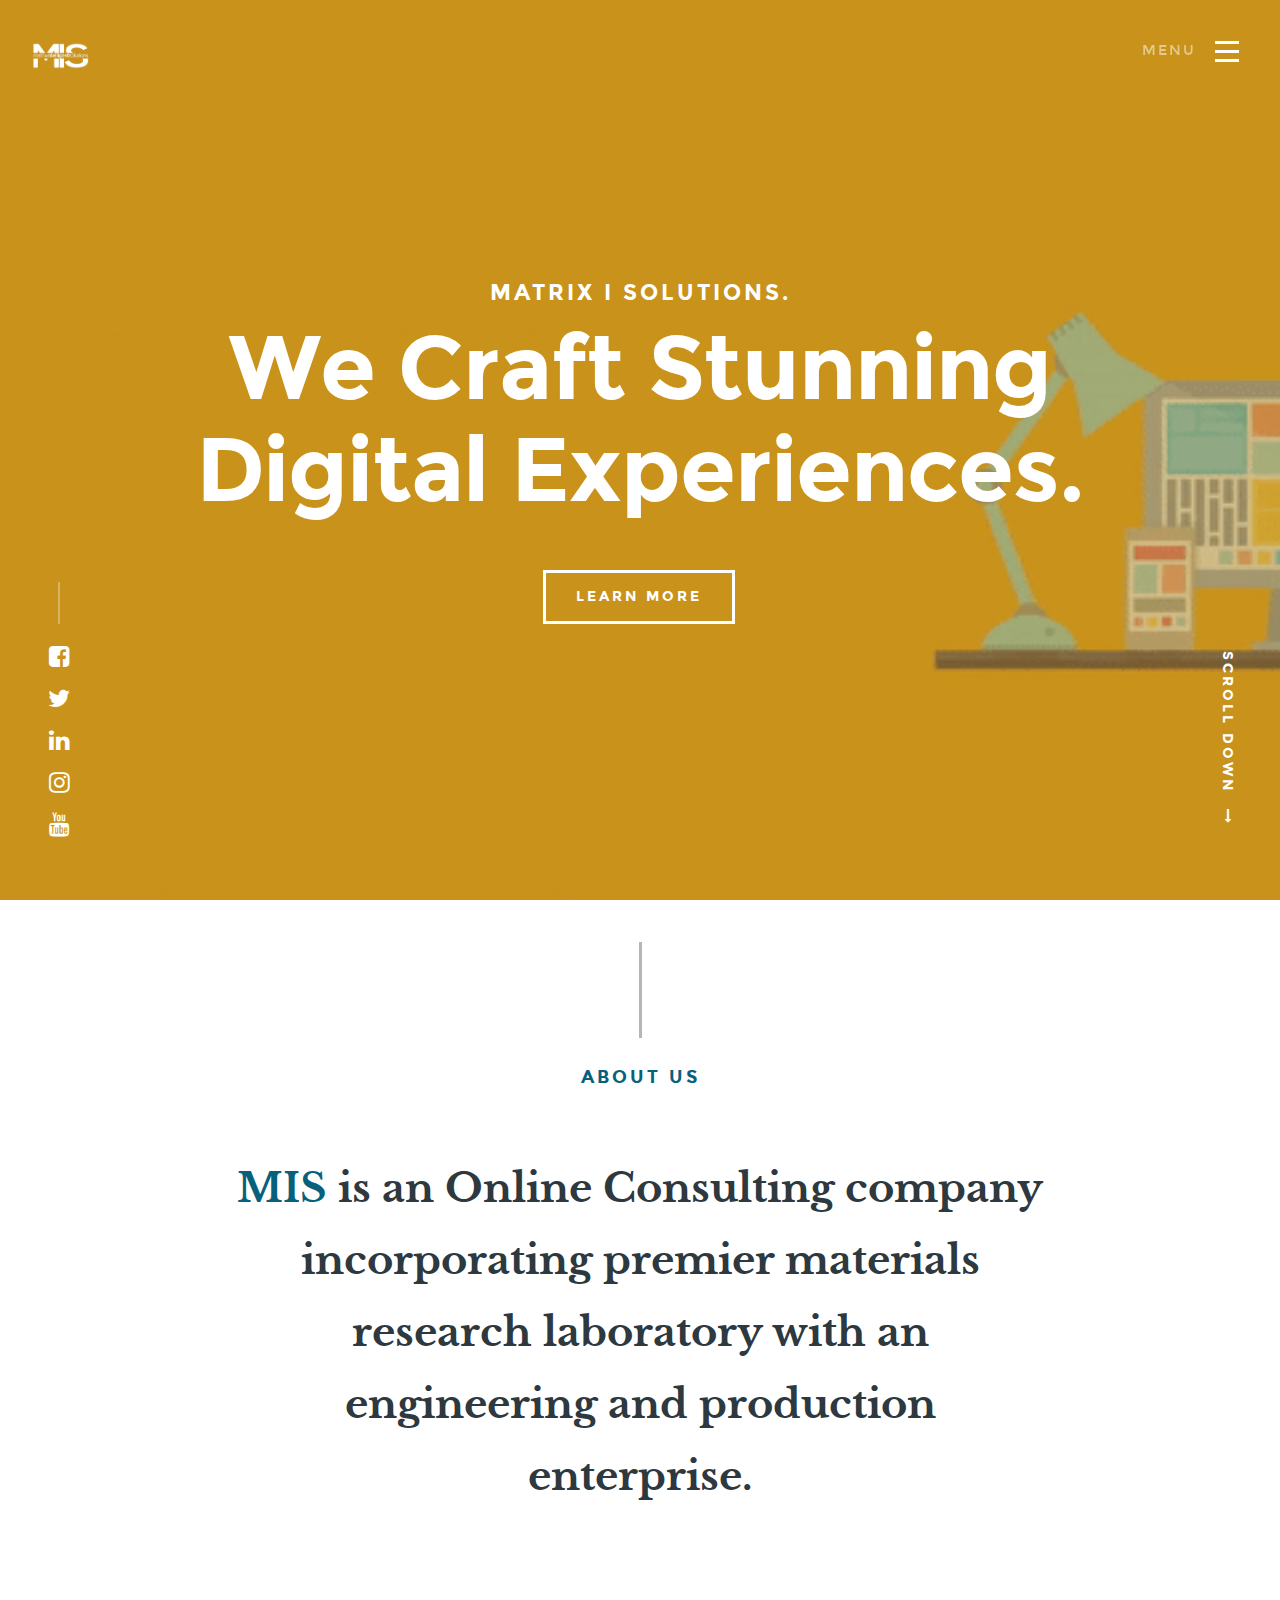
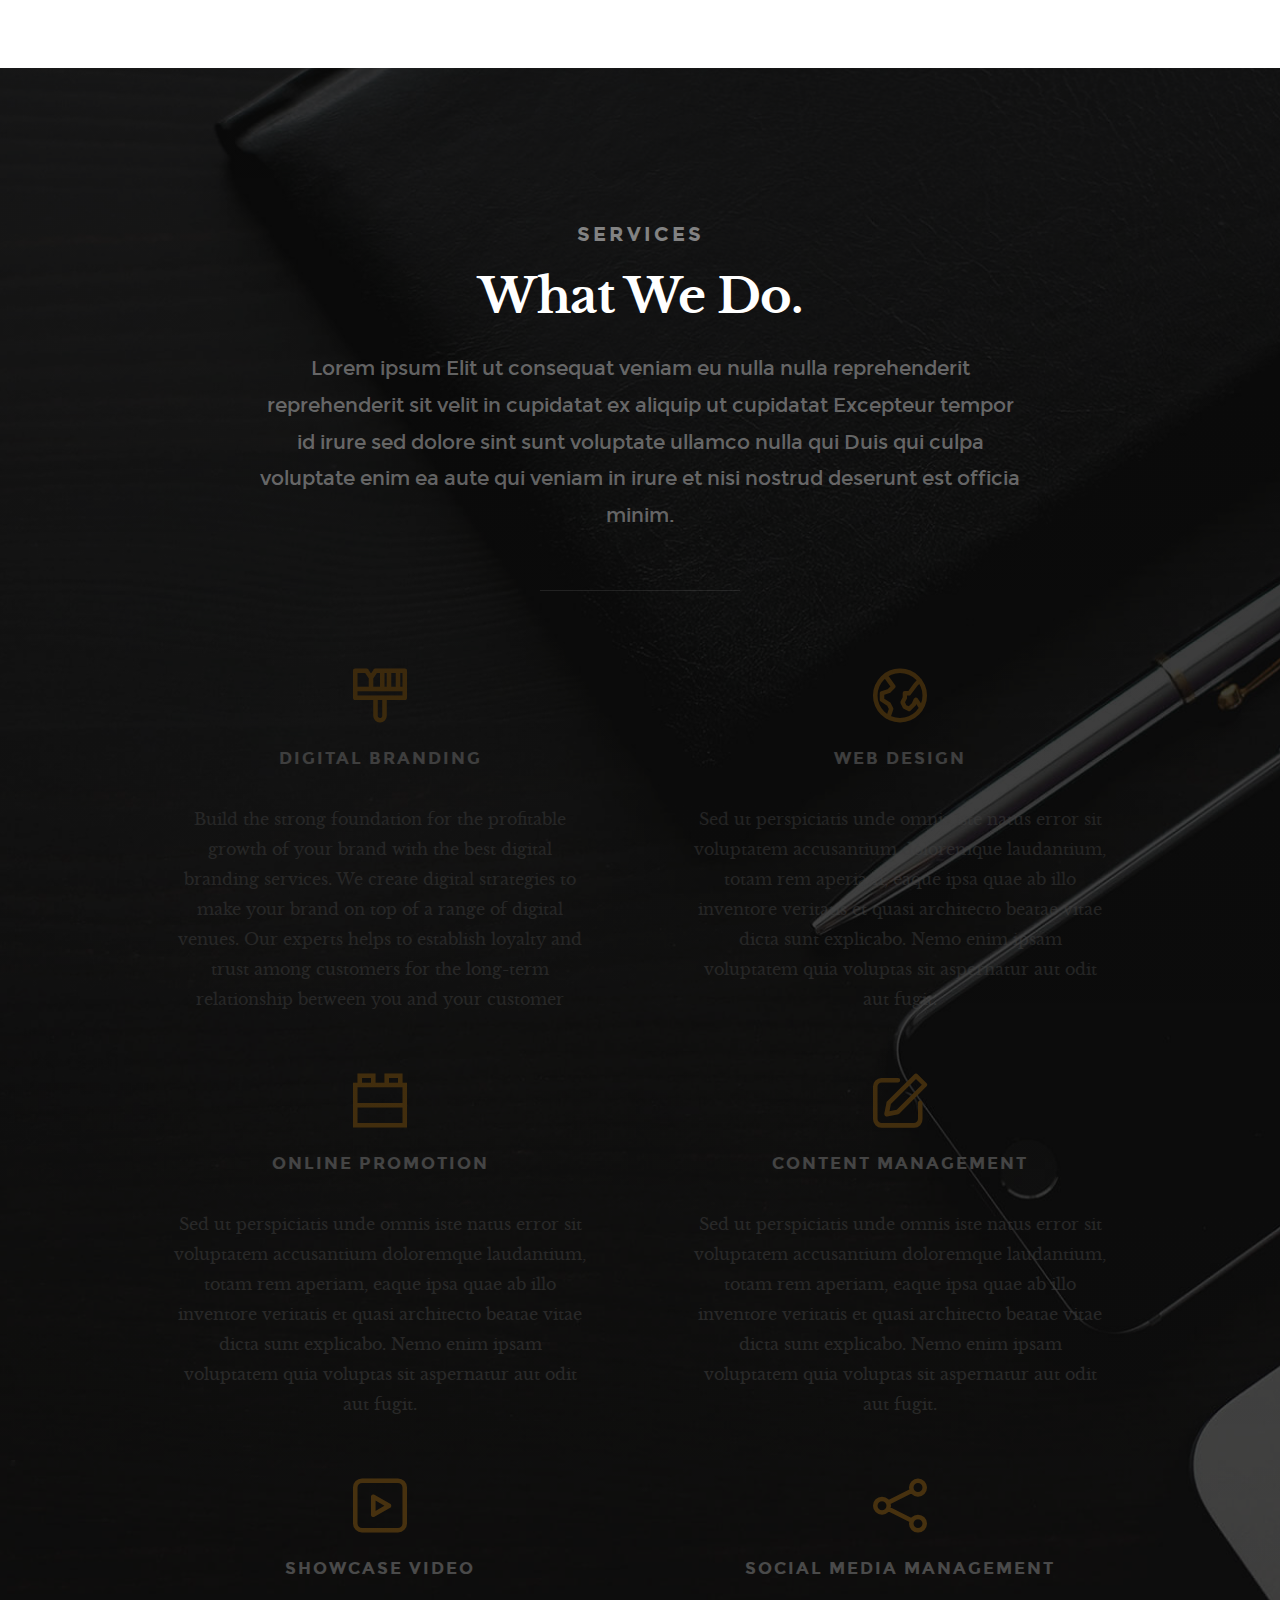
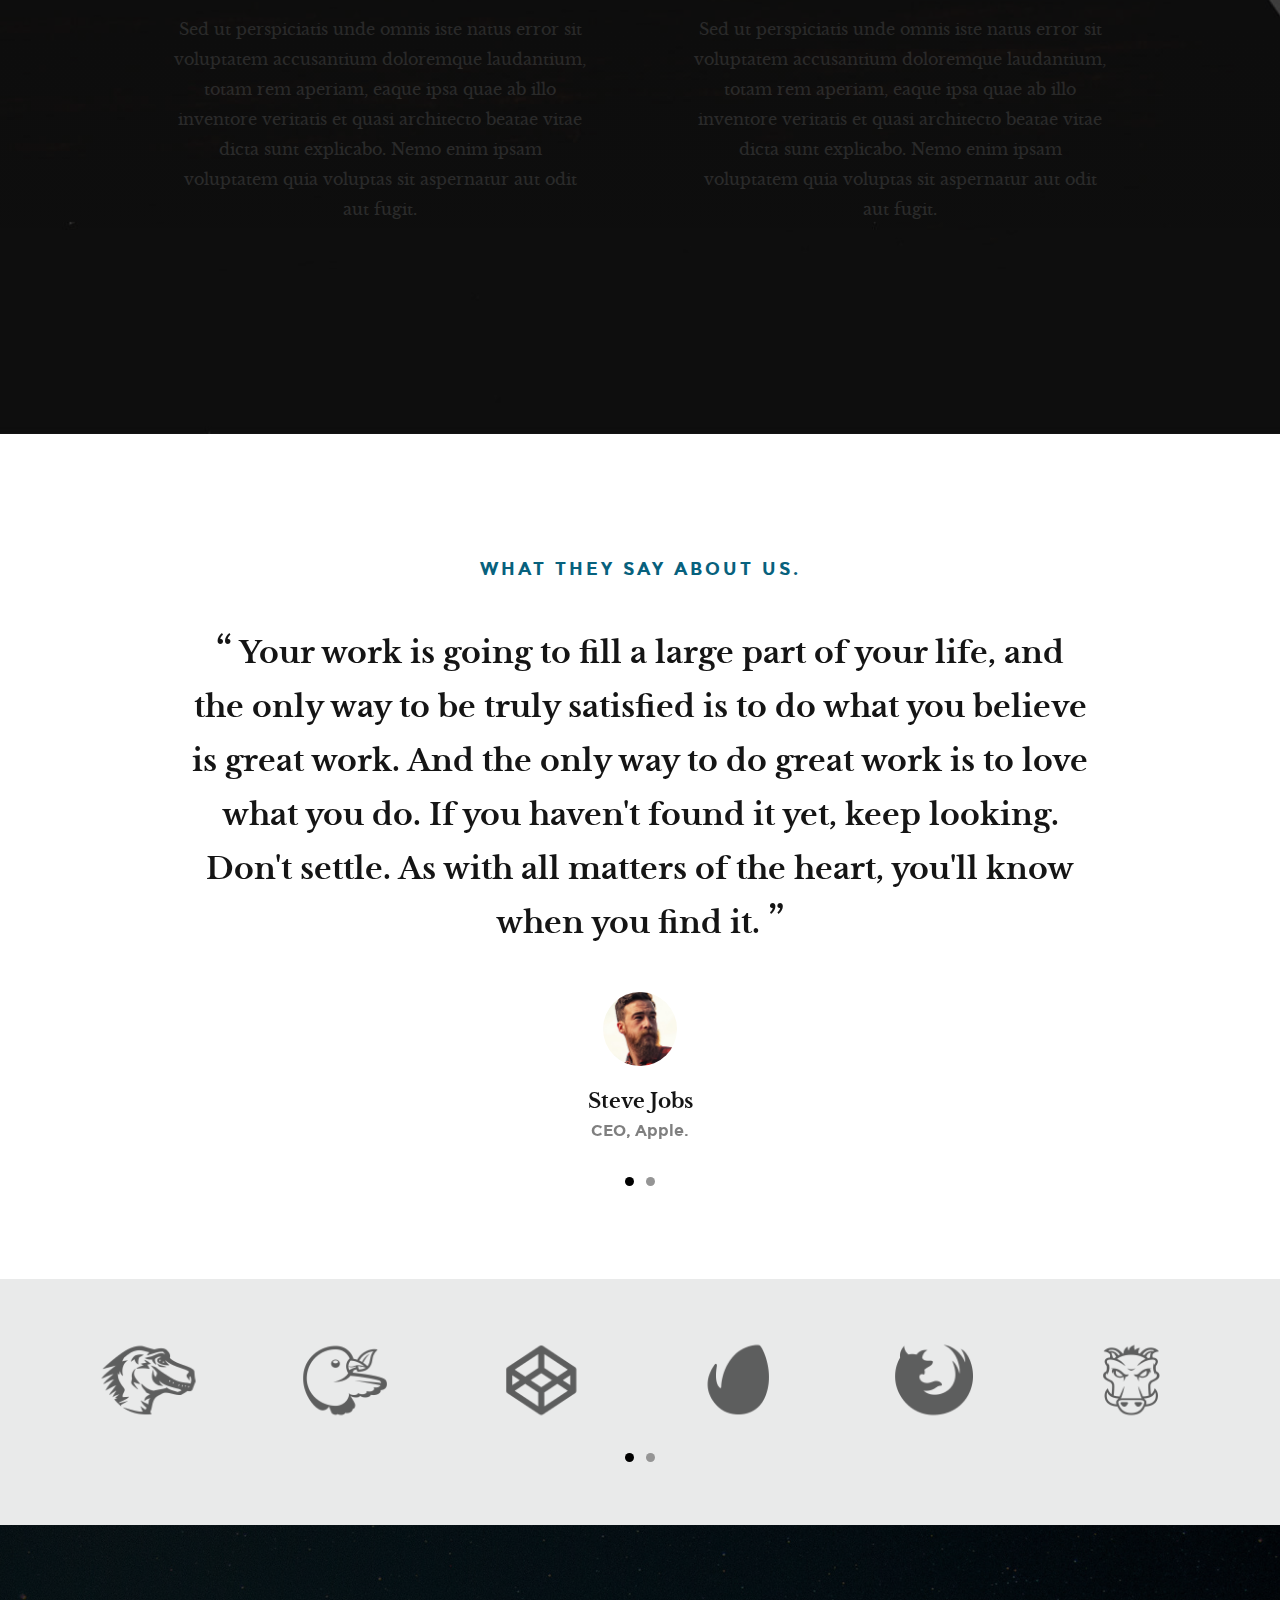
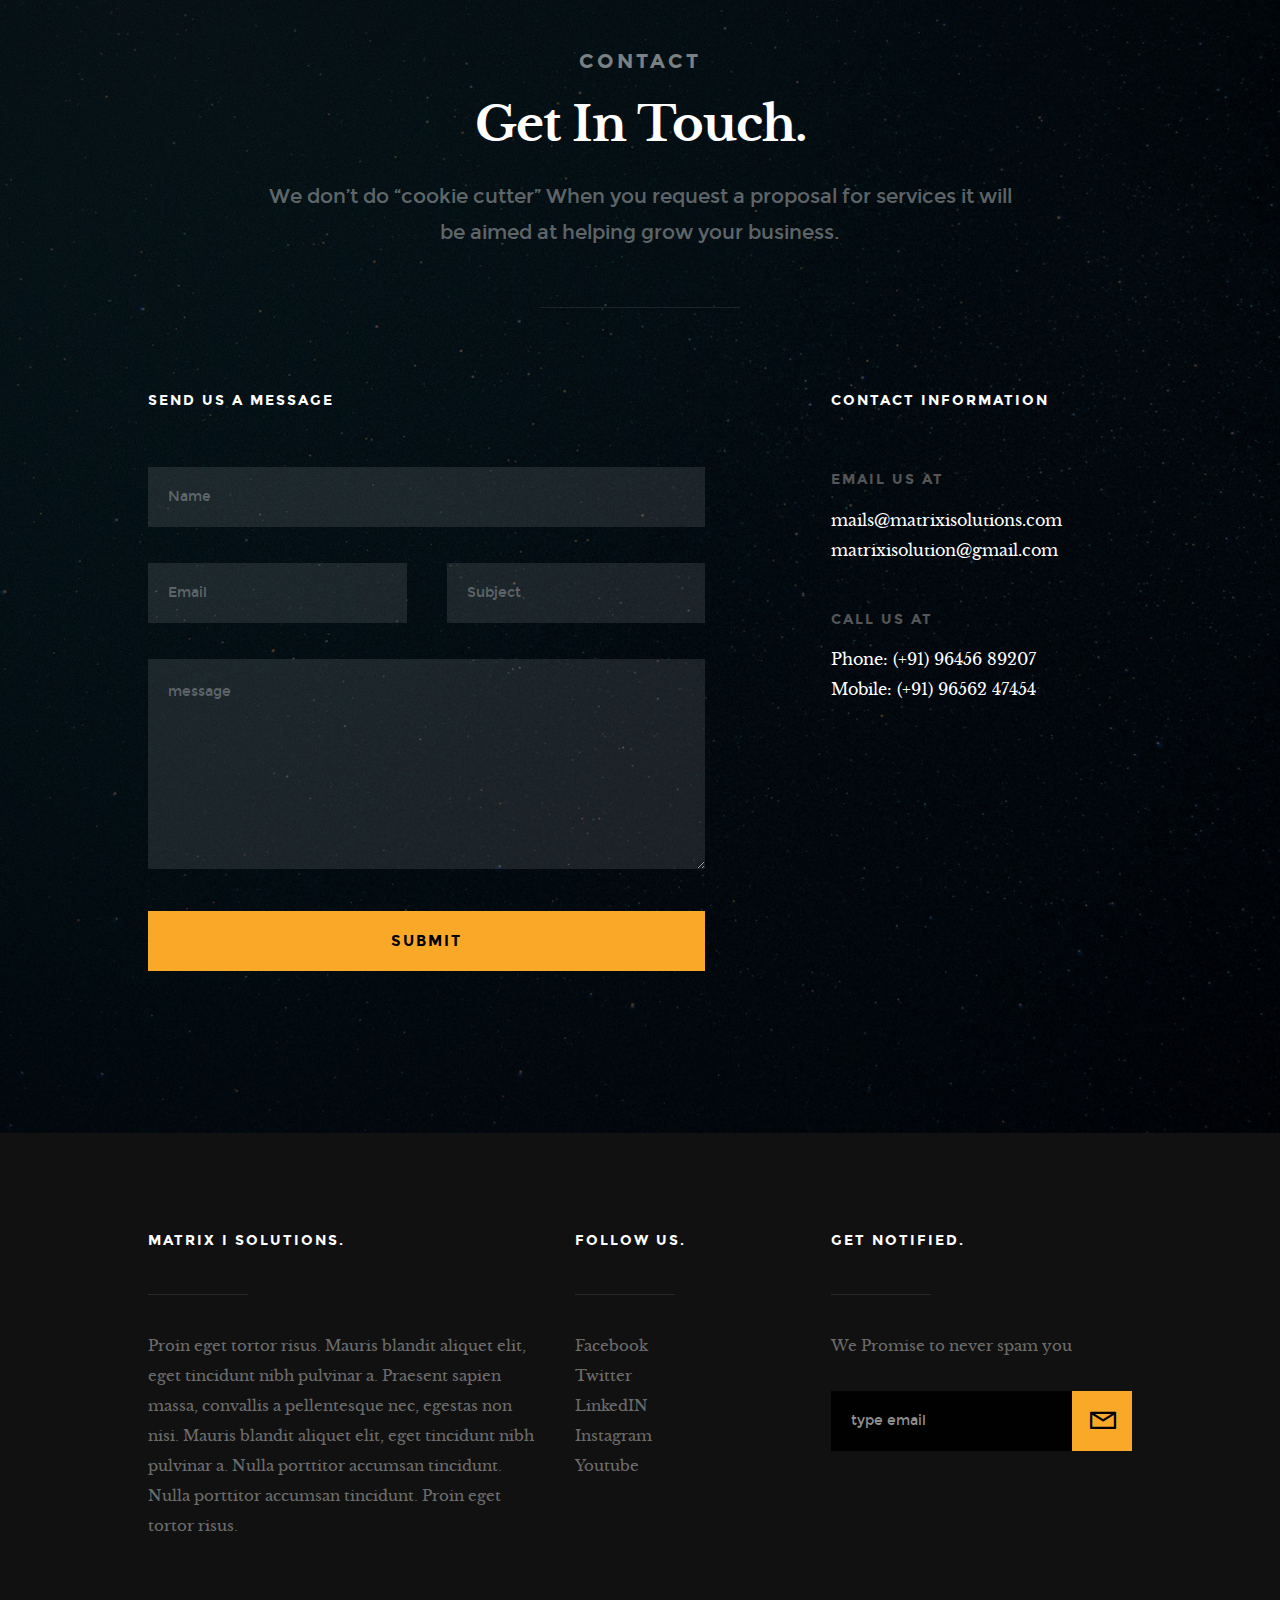
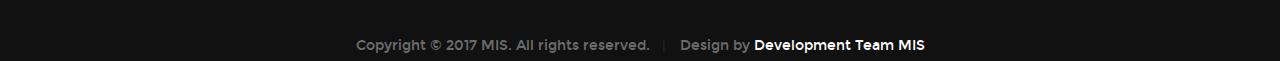
==== commit 19b397ba: "Update index.html" ====
--- a/temp/index.html
+++ b/temp/index.html
@@ -200,8 +200,10 @@
 	            <div class="service-content">
 	            	<h3 class="h05">Digital Branding</h3>
 
-		            <p>Sed ut perspiciatis unde omnis iste natus error sit voluptatem accusantium doloremque laudantium, totam rem aperiam, eaque ipsa quae ab illo inventore veritatis et quasi architecto beatae vitae dicta sunt explicabo. Nemo enim ipsam voluptatem quia voluptas sit aspernatur aut odit aut fugit.
-	         		</p>	         		
+		            <p> Build the strong foundation for the profitable growth of your brand with the best digital 
+				    branding services. We create digital strategies to make your brand on top of a range 
+				    of digital venues. Our experts helps to establish loyalty and trust among customers for
+				    the long-term relationship between you and your customer</p>	         		
 	         	</div> 	         	 
 
 				</div> <!-- end bgrid -->
@@ -564,4 +566,4 @@
 
 </body>
 
-</html>+</html>
--- a/temp/css/main.css
+++ b/temp/css/main.css
@@ -1474,7 +1474,7 @@
   width: 100%;
   height: 100%;
   background-color: #151515;
-  background-image: url(../images/hero-bg.jpg);
+  background-image: url(../images/hero-bg1.gif);
   background-repeat: no-repeat;
   background-position: center 30%;
   -webkit-background-size: cover;
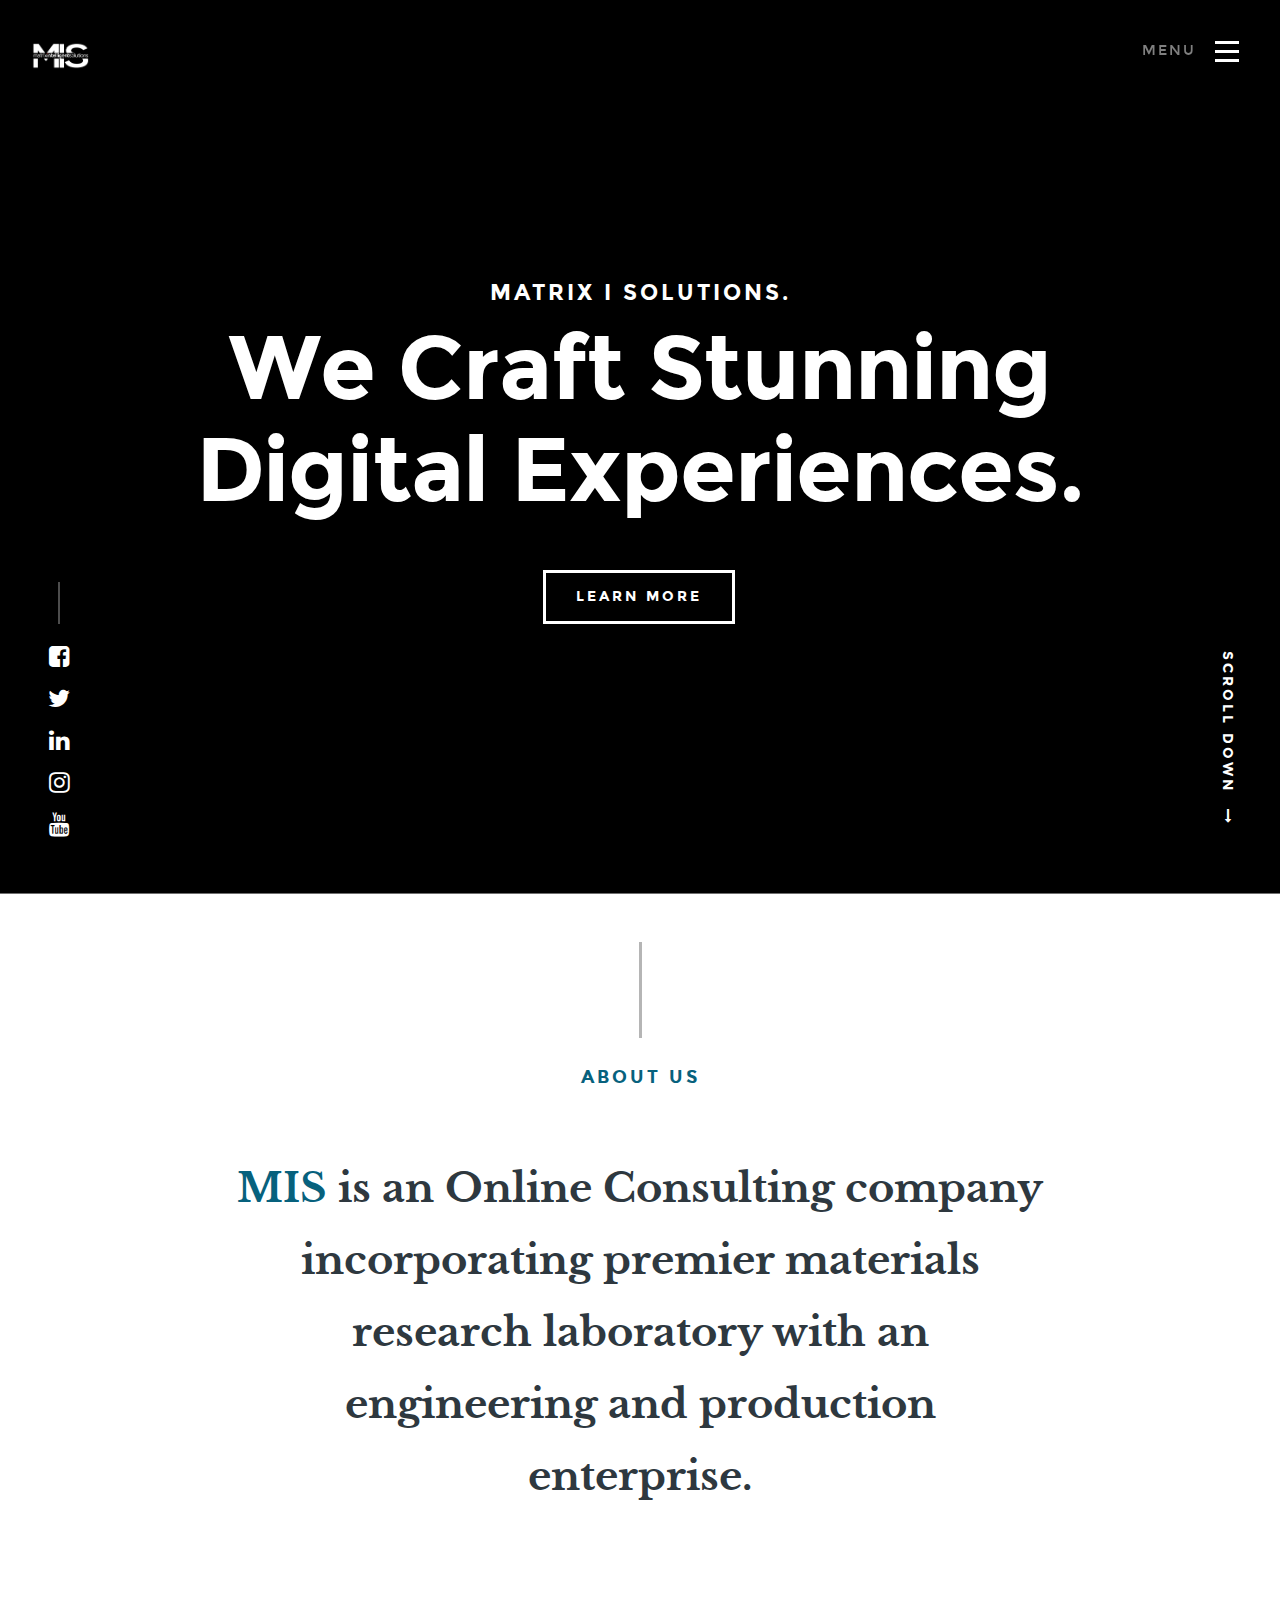
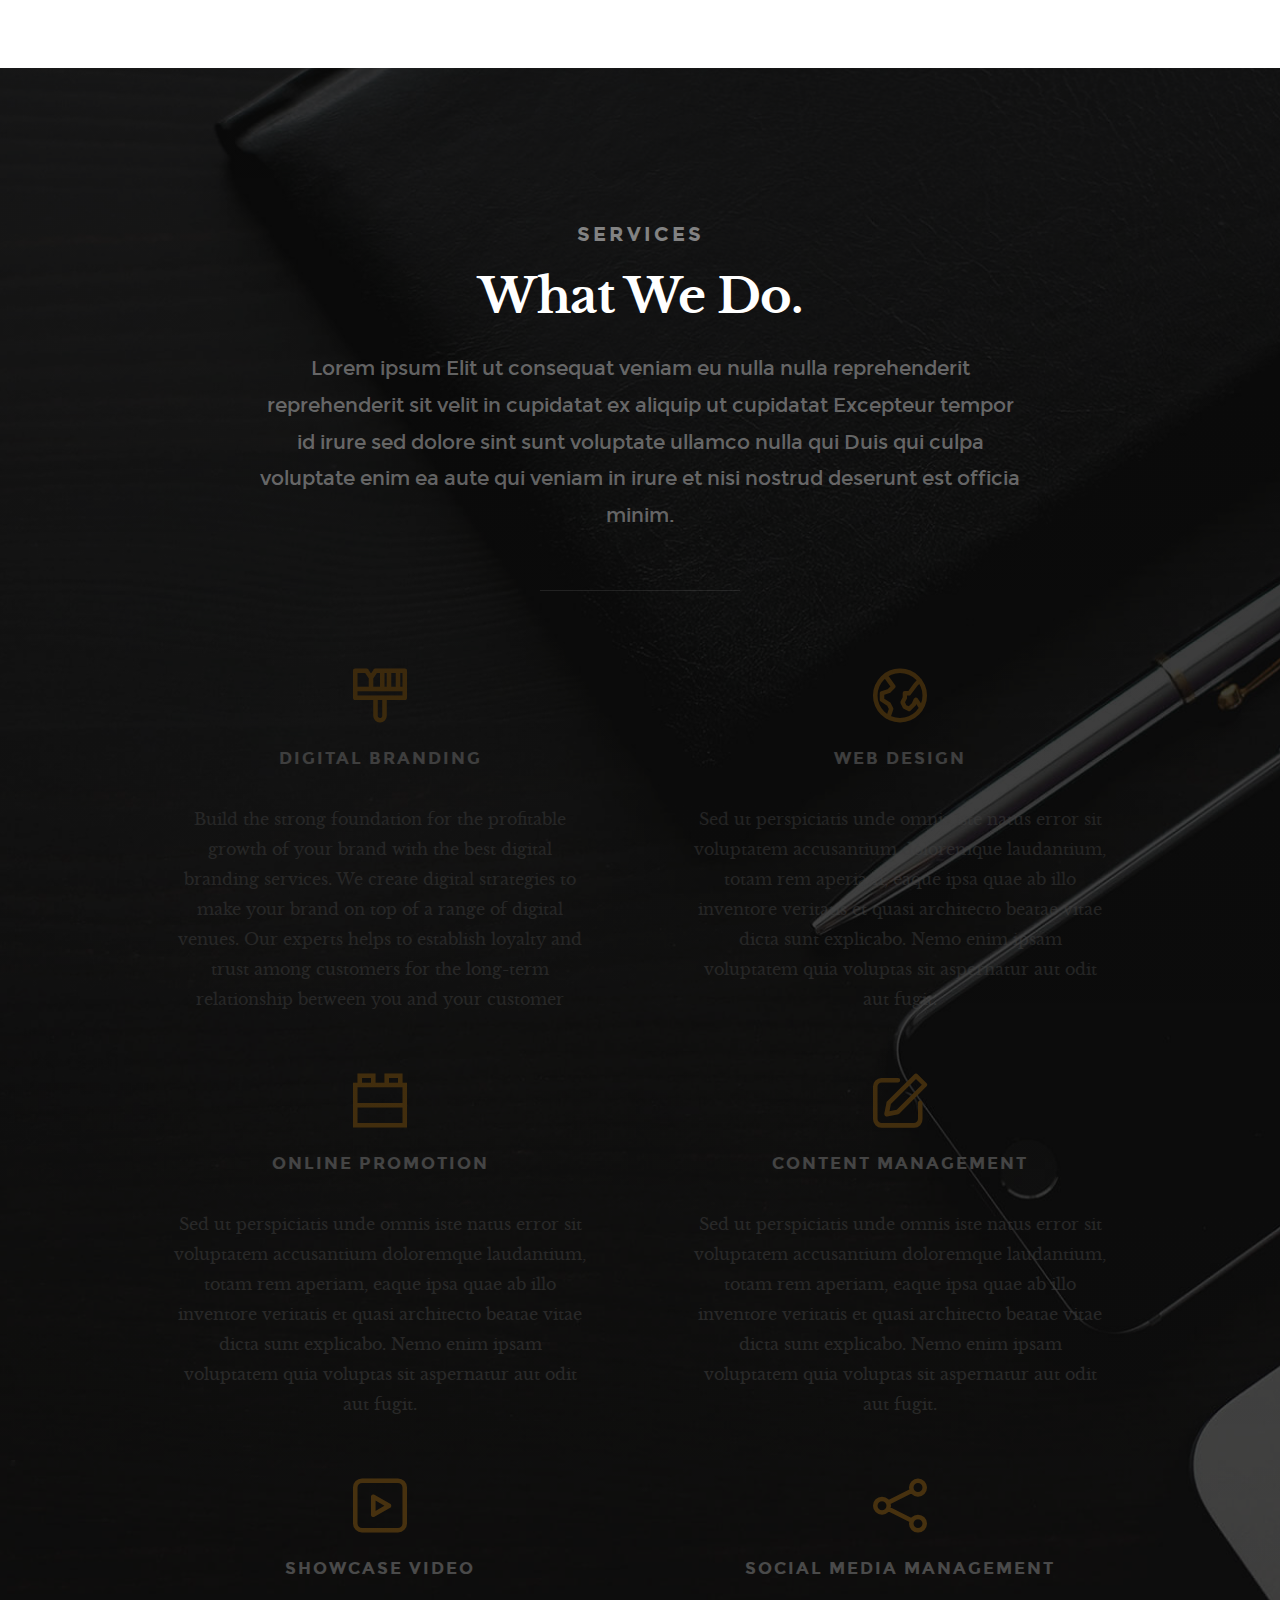
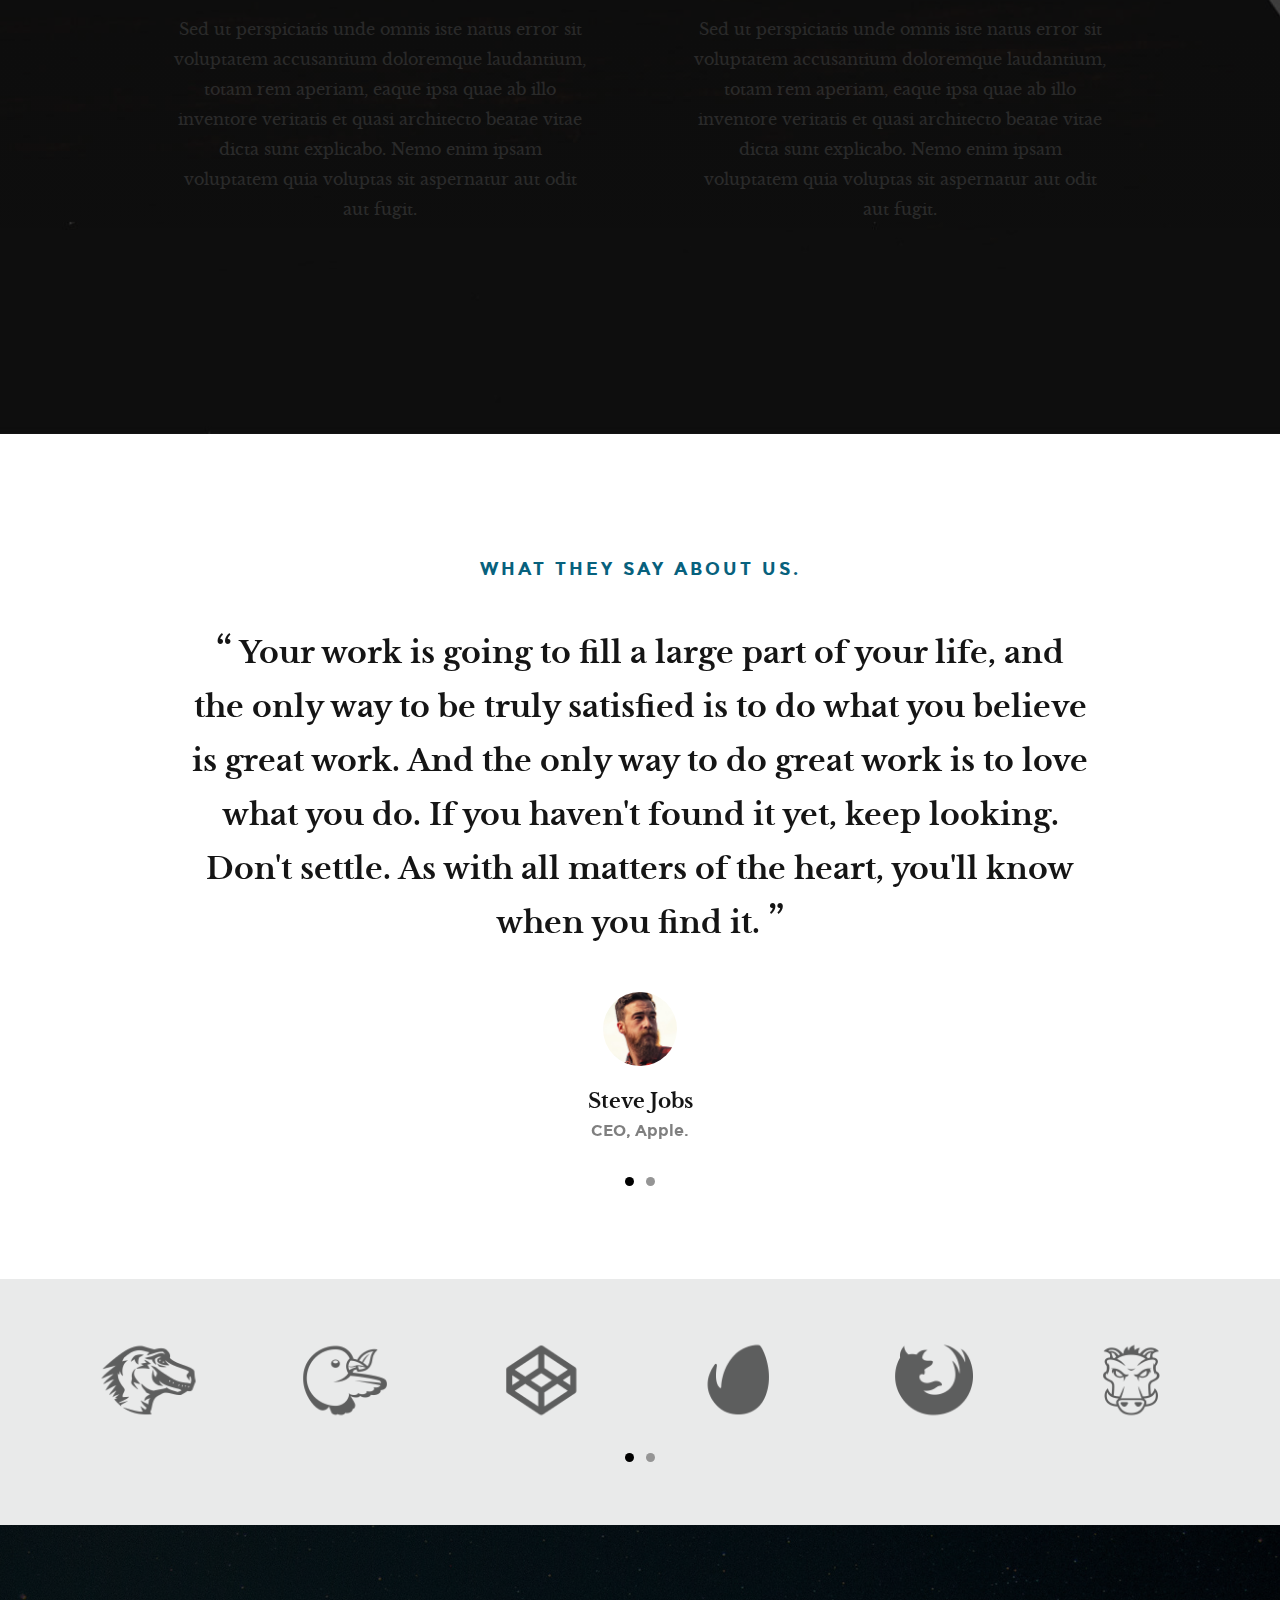
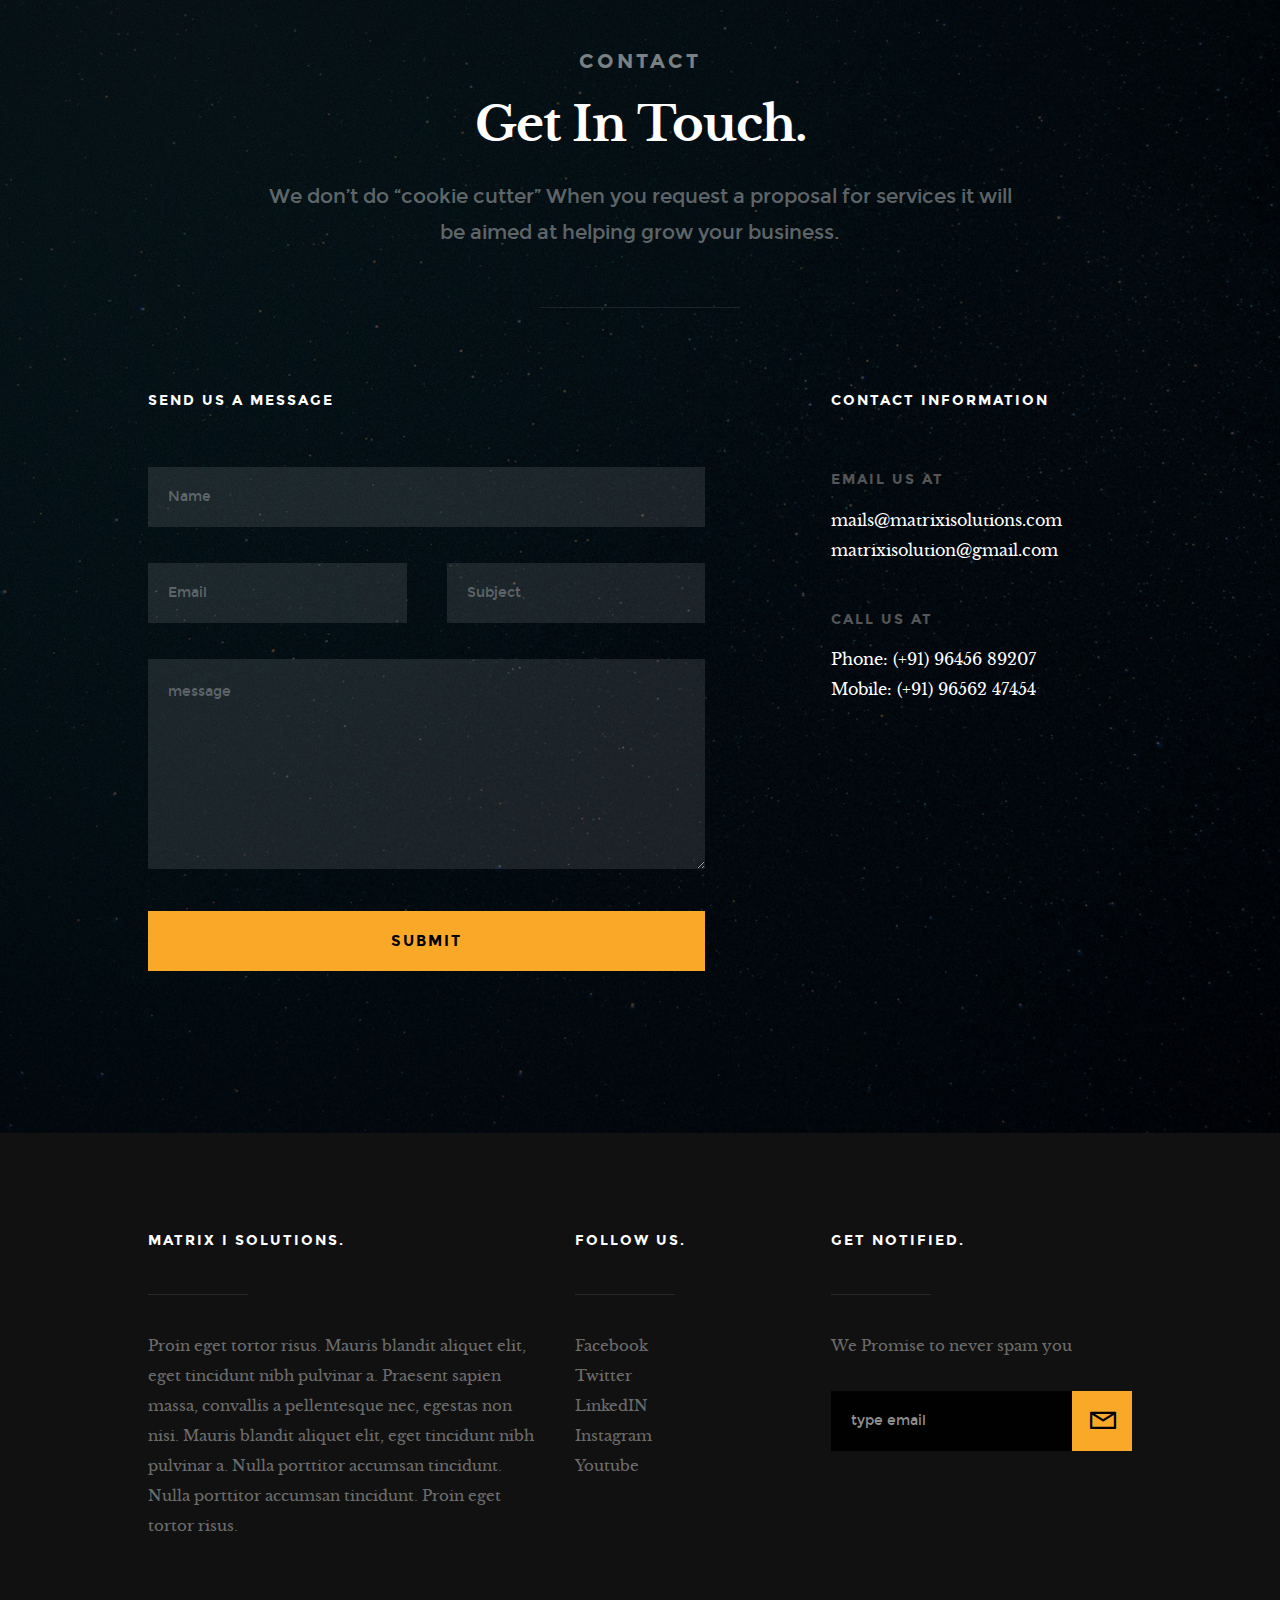
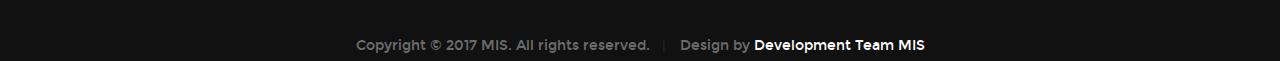
==== commit 5574c9e6: "samplr" ====
--- a/temp/index.html
+++ b/temp/index.html
@@ -71,7 +71,7 @@
 
 			<ul class="header-social-list">
 	         <li>
-	         	<a href="https://www.facebook.com/matrixisolutions/"><i class="fa fa-facebook-square"></i></a>
+	         	<a href="https://www.facebook.com/matrixisolution/"><i class="fa fa-facebook-square"></i></a>
 	         </li>
 	          <li>
                   <a href="https://twitter.com/matrixisolution"><i class="fa fa-twitter"></i></a>
@@ -112,6 +112,7 @@
 							Digital Experiences.
 				  			</h1>	
 
+
 				  			<div class="more animate-intro">
 				  				<a class="smoothscroll button stroke" href="#about">
 				  					Learn More
--- a/temp/css/main.css
+++ b/temp/css/main.css
@@ -2,6 +2,7 @@
 @import url("font-awesome/css/font-awesome.min.css");
 @import url("micons/micons.css");
 @import url("fonts.css");
+@import url("sam.css");
 
 
 /* ===================================================================
@@ -1474,7 +1475,7 @@
   width: 100%;
   height: 100%;
   background-color: #151515;
-  background-image: url(../images/hero-bg1.gif);
+  background-image: url(../images/hero-bg.jpg);
   background-repeat: no-repeat;
   background-position: center 30%;
   -webkit-background-size: cover;
@@ -1490,7 +1491,7 @@
   left: 0;
   width: 100%;
   height: 100%;
-  opacity: .2;
+  opacity: 0;
   background-color: #19191b;
 }
 
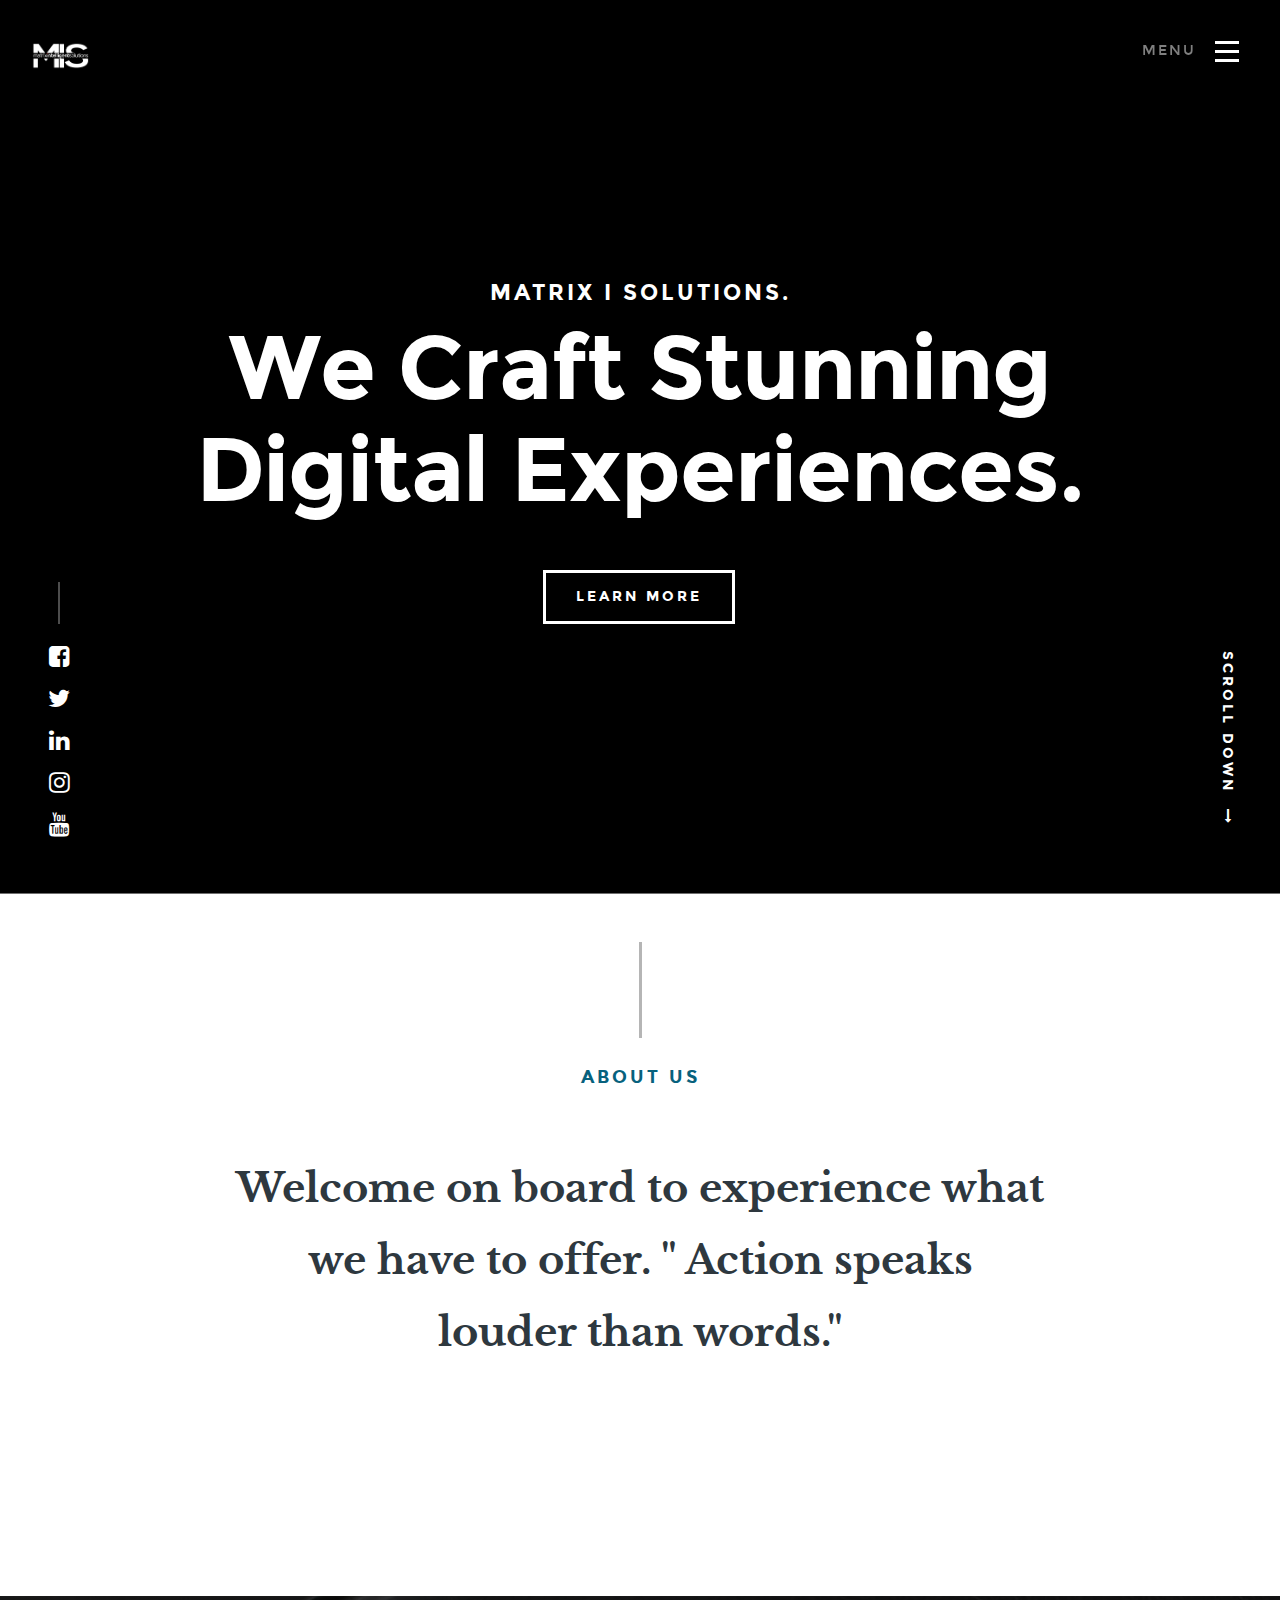
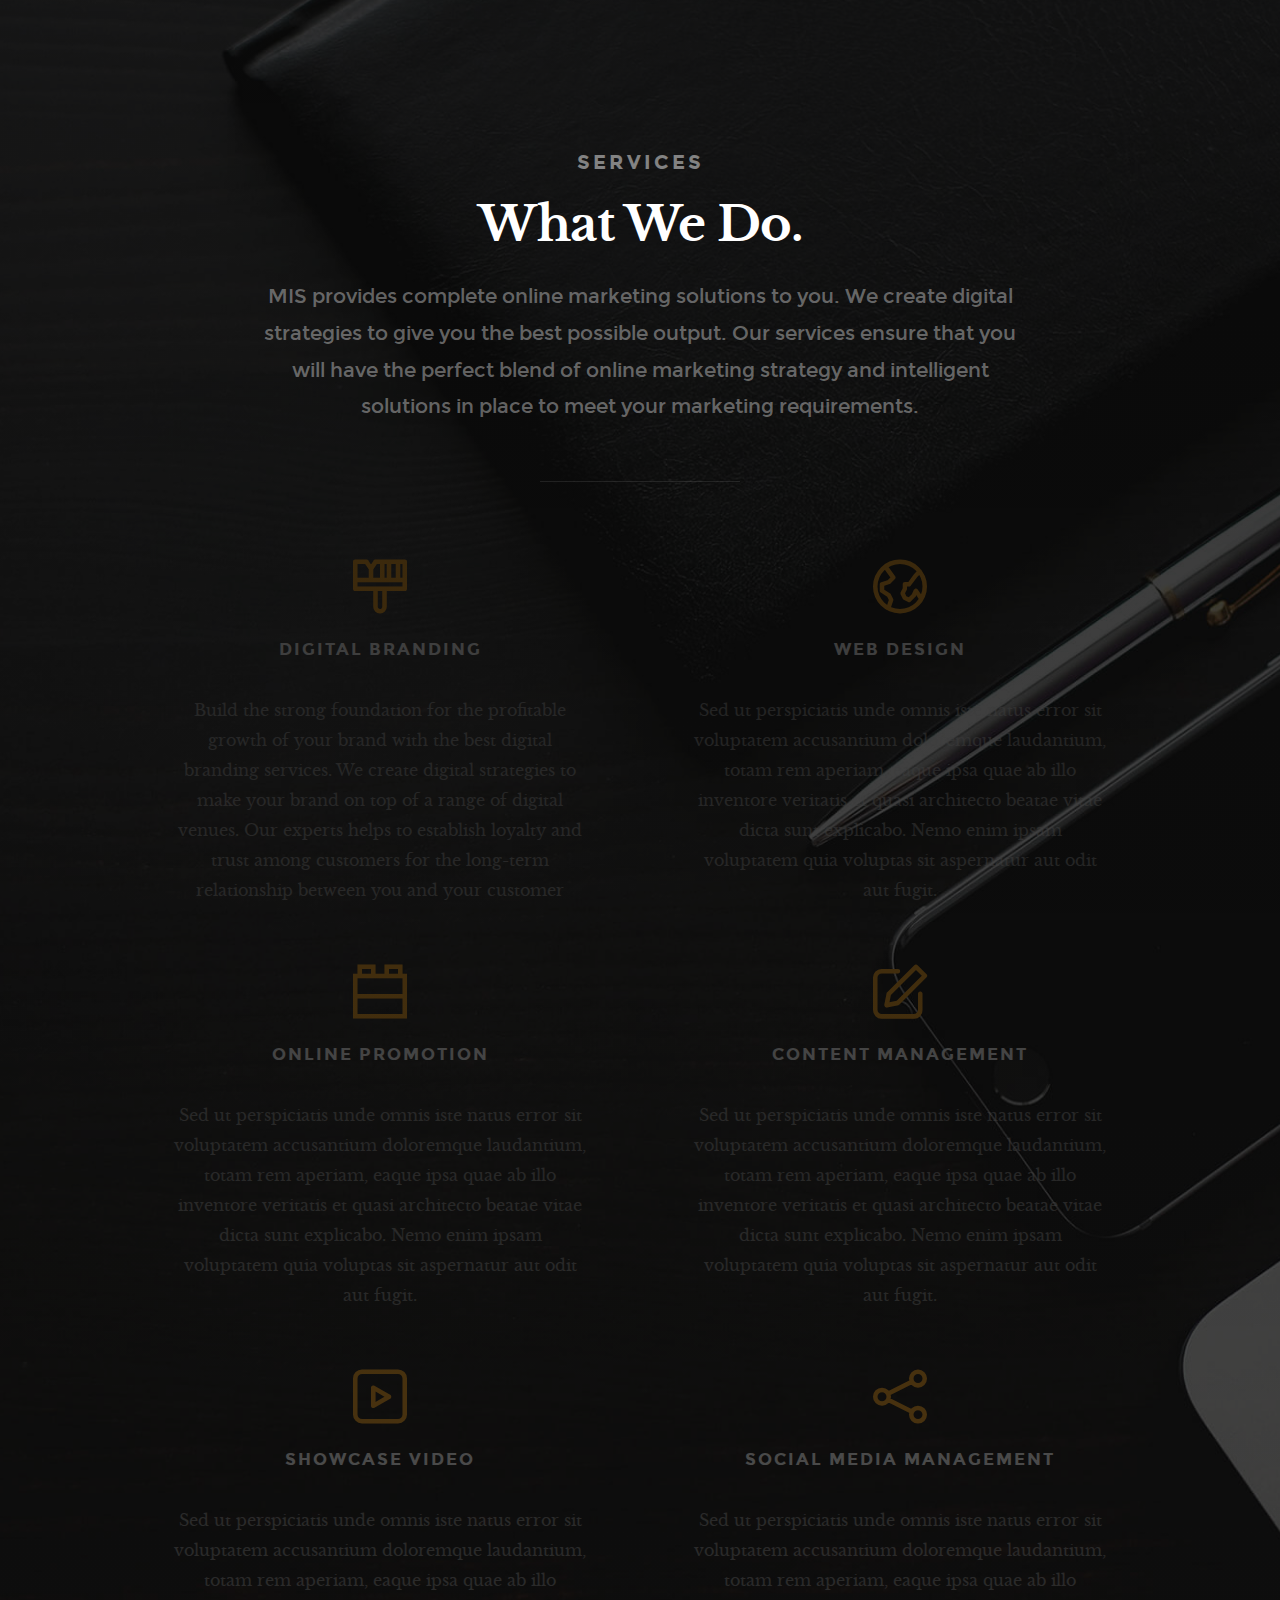
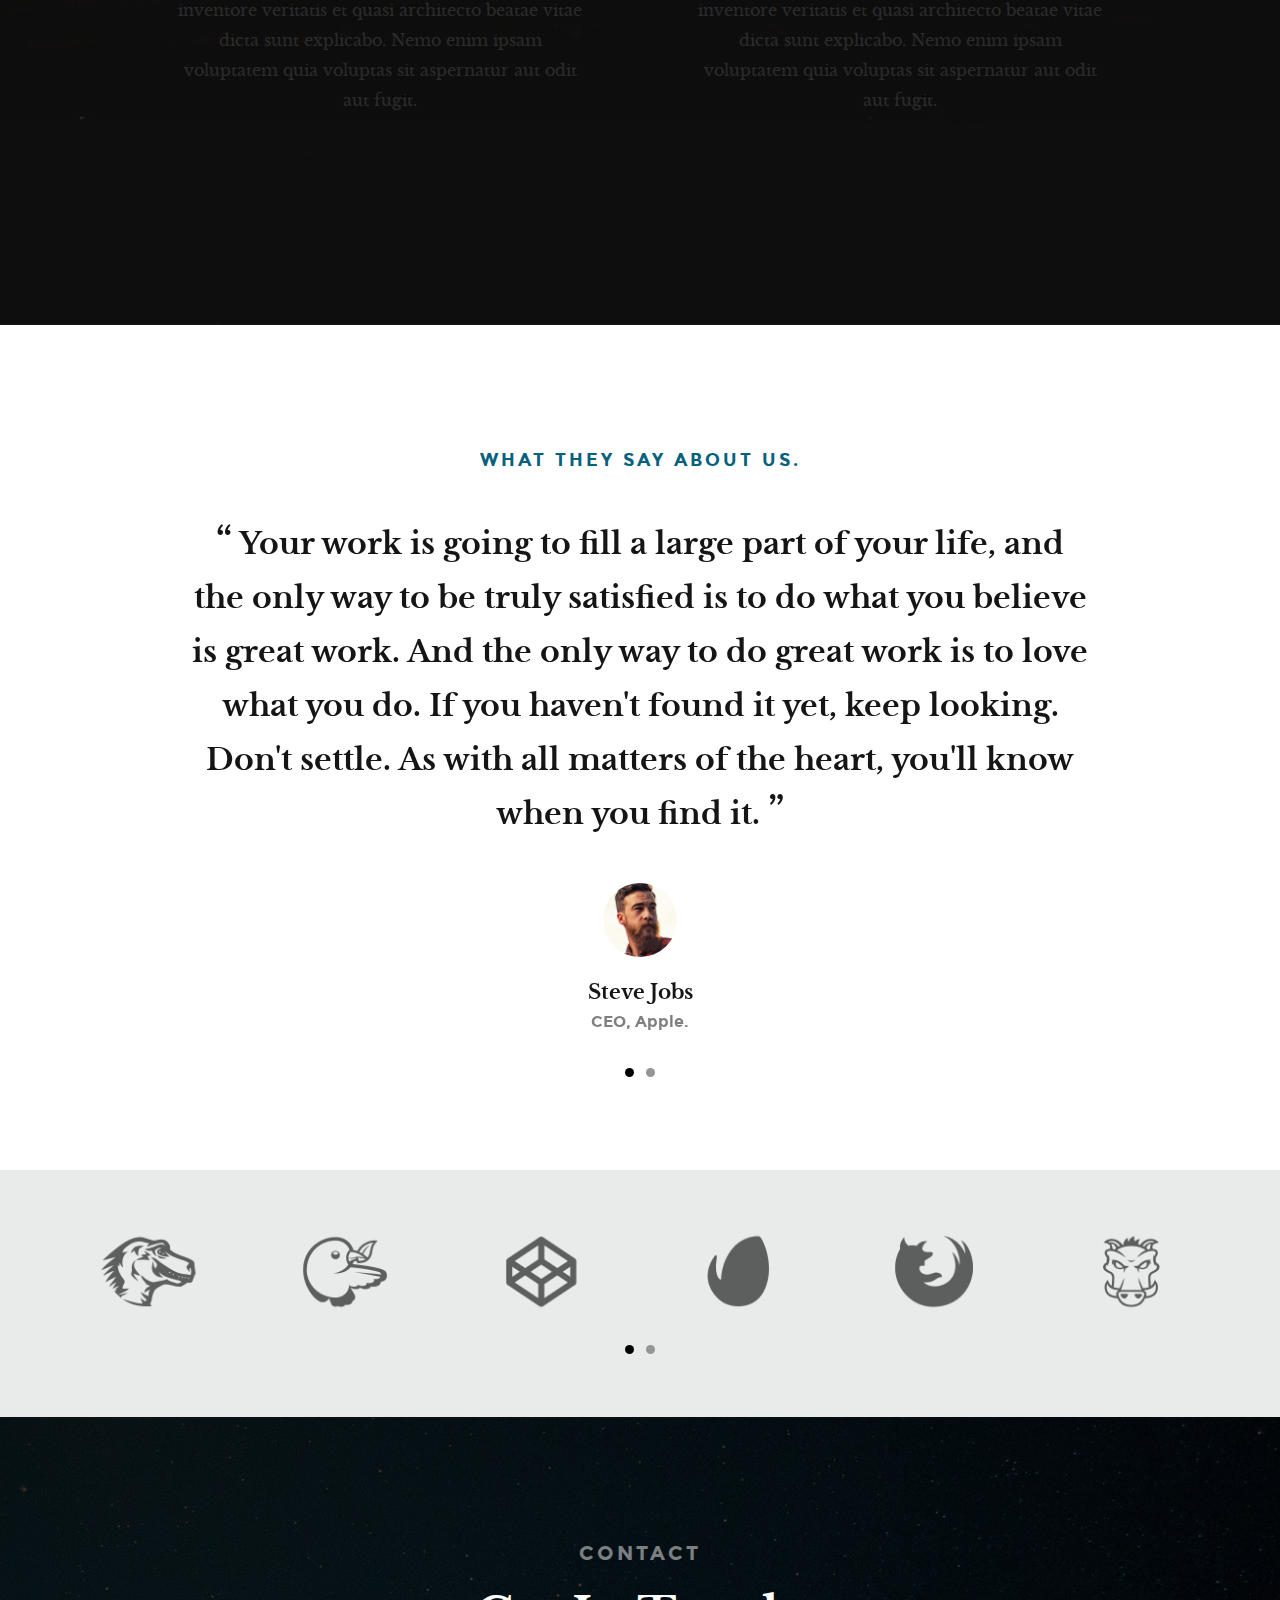
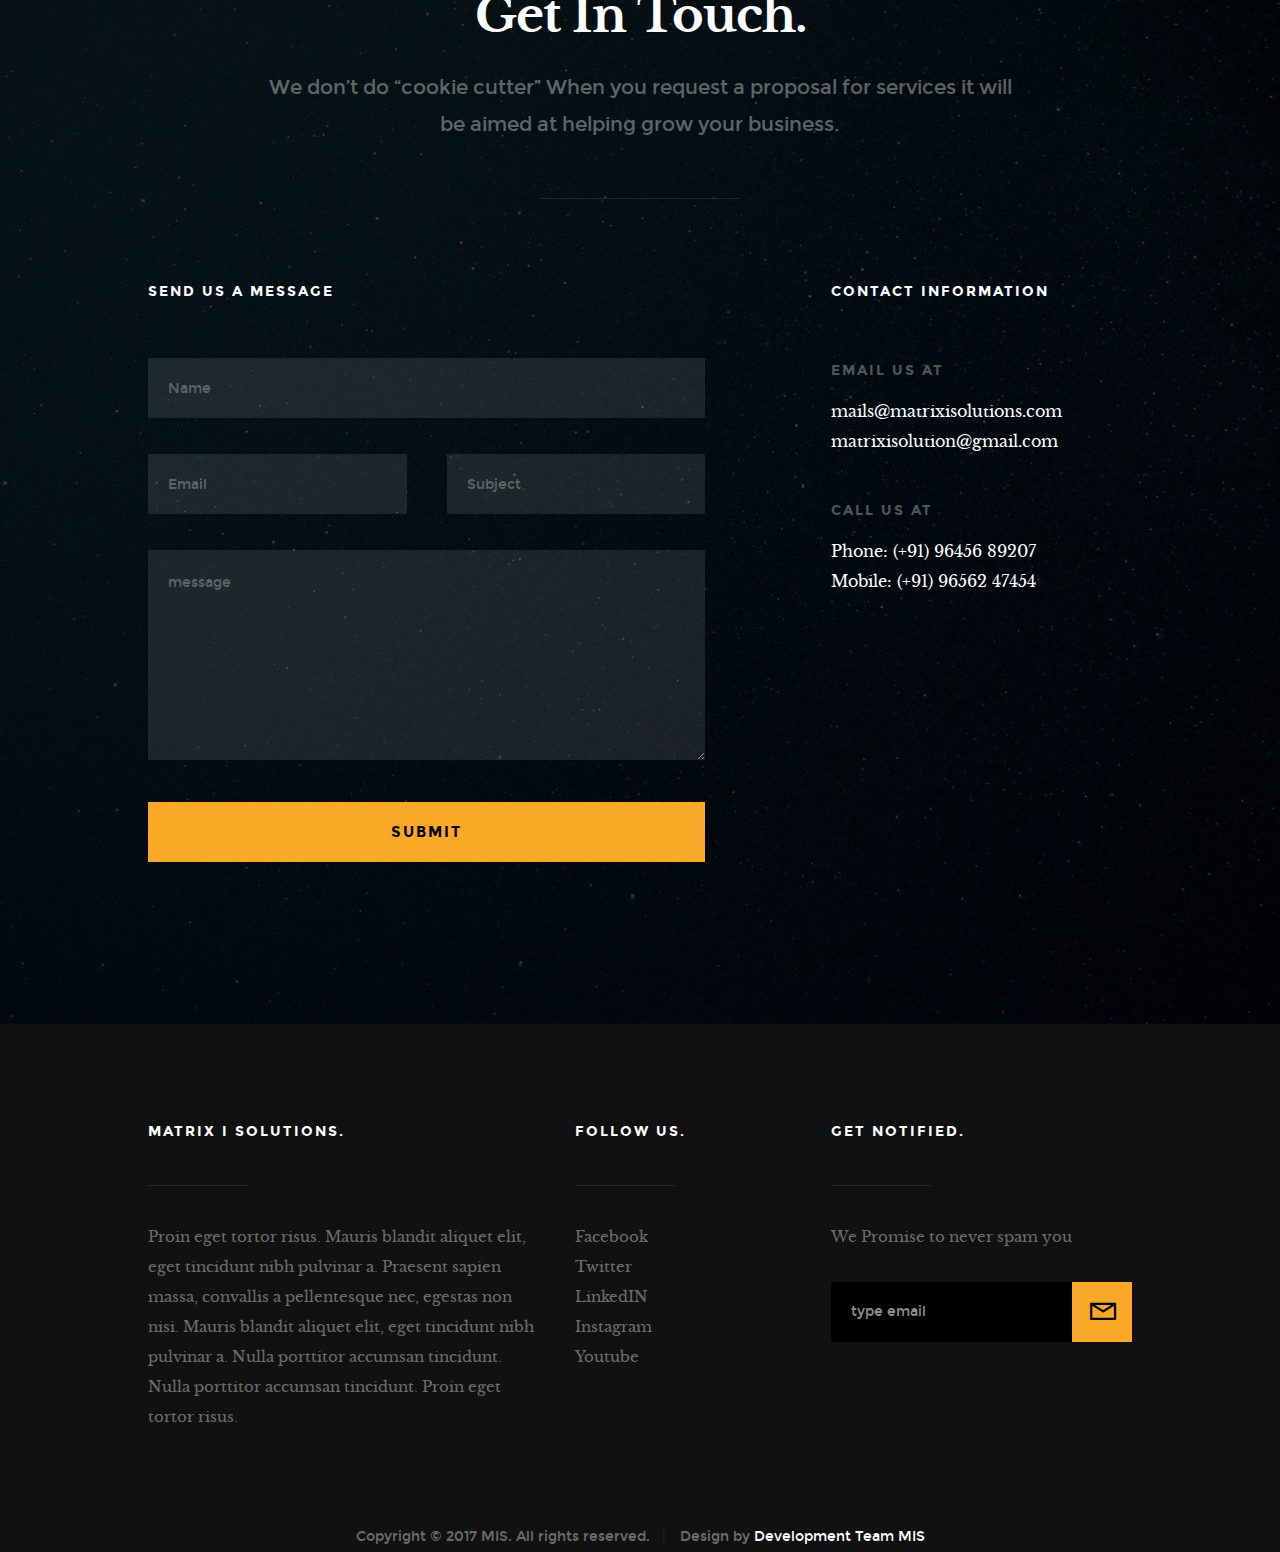
==== commit 37ef723a: "content" ====
--- a/temp/index.html
+++ b/temp/index.html
@@ -163,7 +163,7 @@
 
 				<div class="intro">
 					<h3 class="animate-this">About Us</h3>
-	   			<p class="lead animate-this"><span>MIS</span>  is an Online Consulting company incorporating premier materials research laboratory with an engineering and production enterprise.</p>	
+	   			<p class="lead animate-this">Welcome on board to experience what we have to offer. " Action speaks louder than words."</p>	
 				</div>   
 
    		</div> <!-- end col-full  -->
@@ -185,7 +185,7 @@
    				<h3>Services</h3>
    			   <h1>What We Do.</h1>
    			
-   			   <p class="lead">Lorem ipsum Elit ut consequat veniam eu nulla nulla reprehenderit reprehenderit sit velit in cupidatat ex aliquip ut cupidatat Excepteur tempor id irure sed dolore sint sunt voluptate ullamco nulla qui Duis qui culpa voluptate enim ea aute qui veniam in irure et nisi nostrud deserunt est officia minim.</p>
+   			   <p class="lead">MIS provides complete online marketing solutions to you. We create digital strategies to give you the best possible output. Our services ensure that you will have the perfect blend of online marketing strategy and intelligent solutions in place to meet your marketing requirements.</p>
    			
    	   </div> <!-- end col-full -->
    	</div> <!-- end row -->
